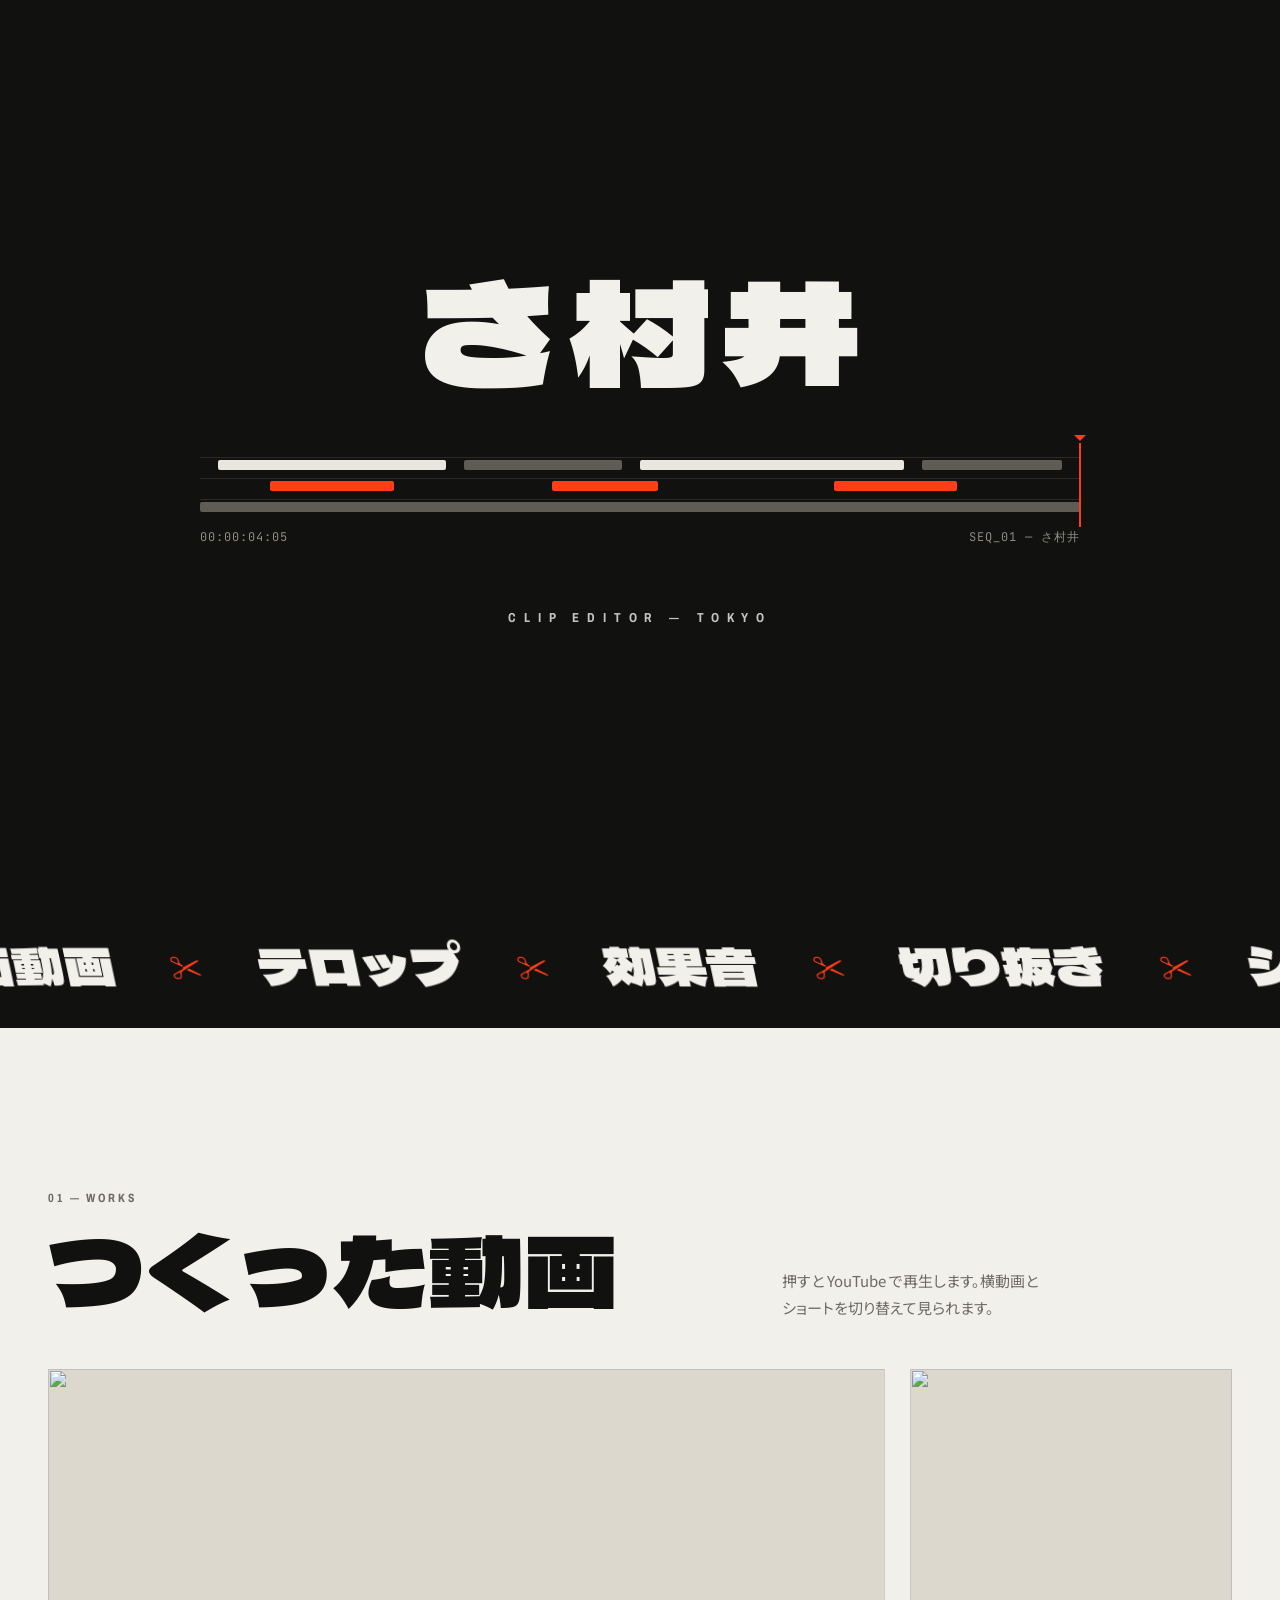
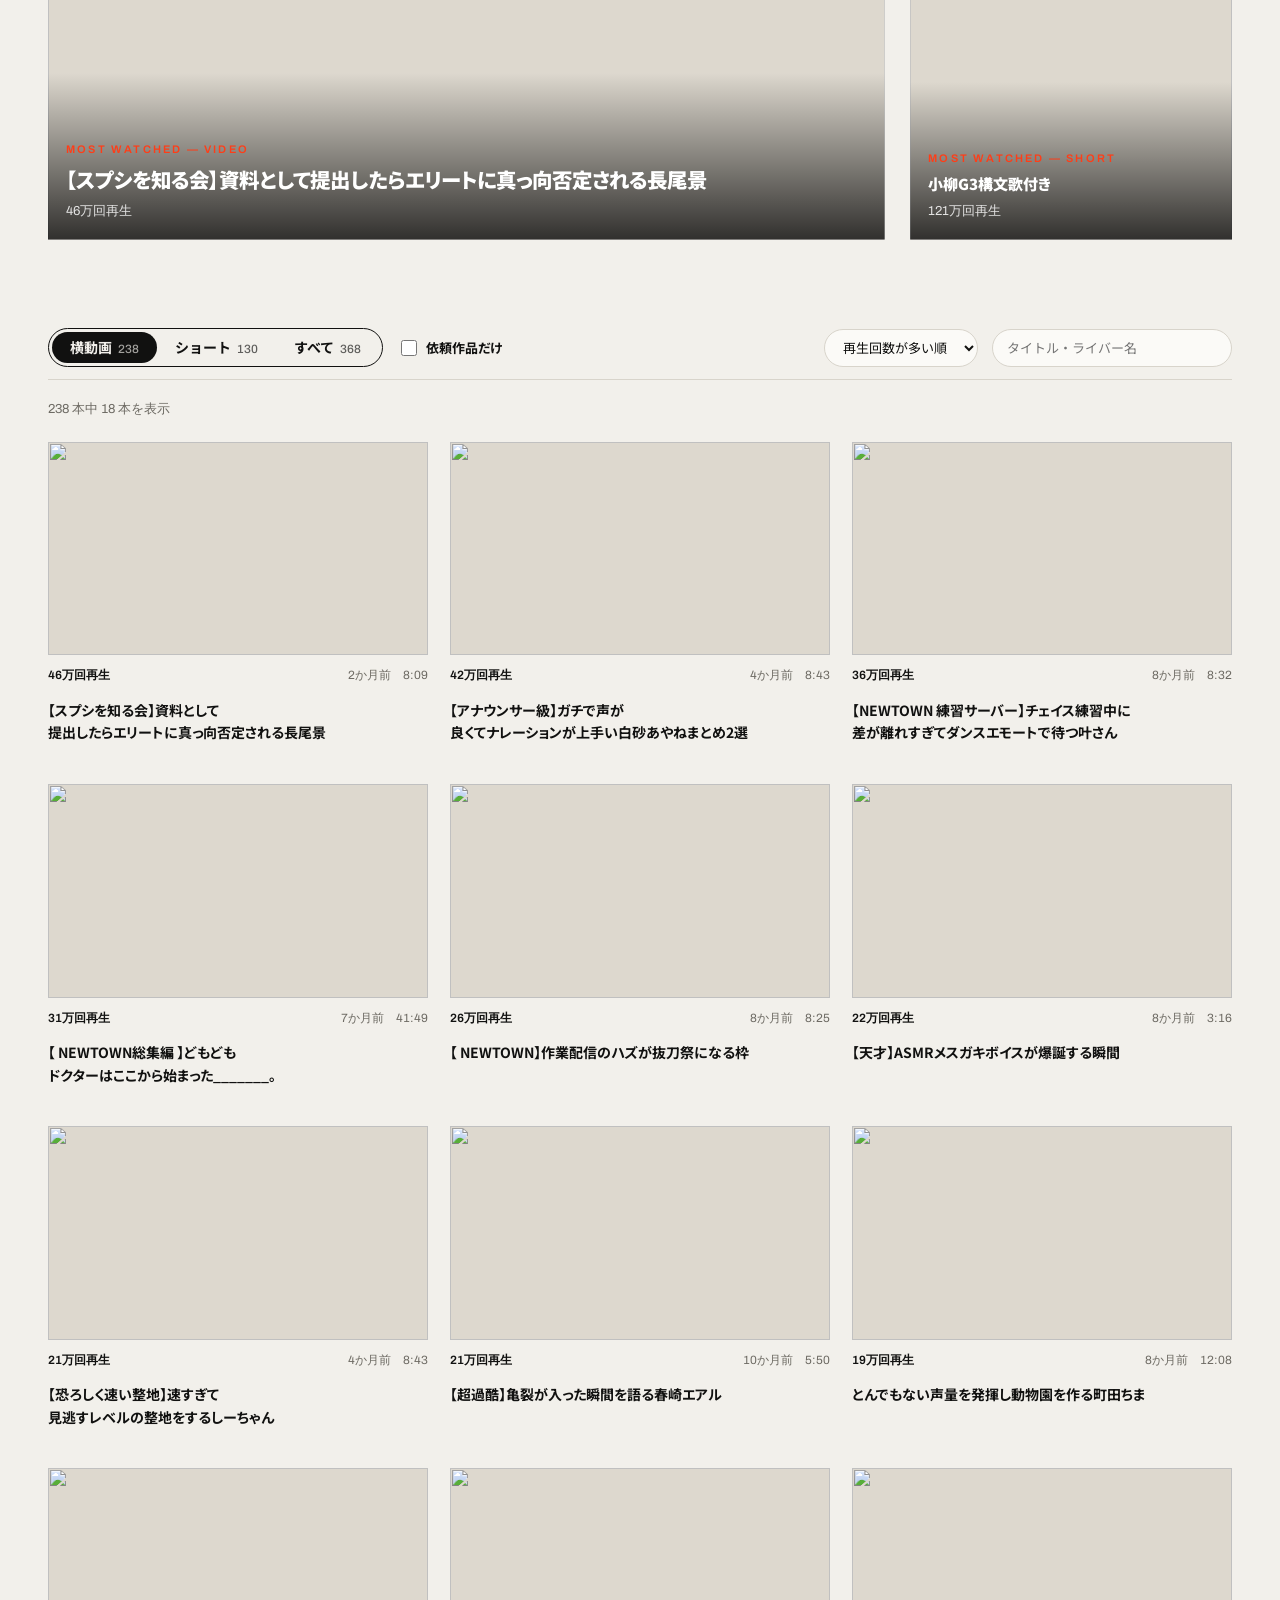
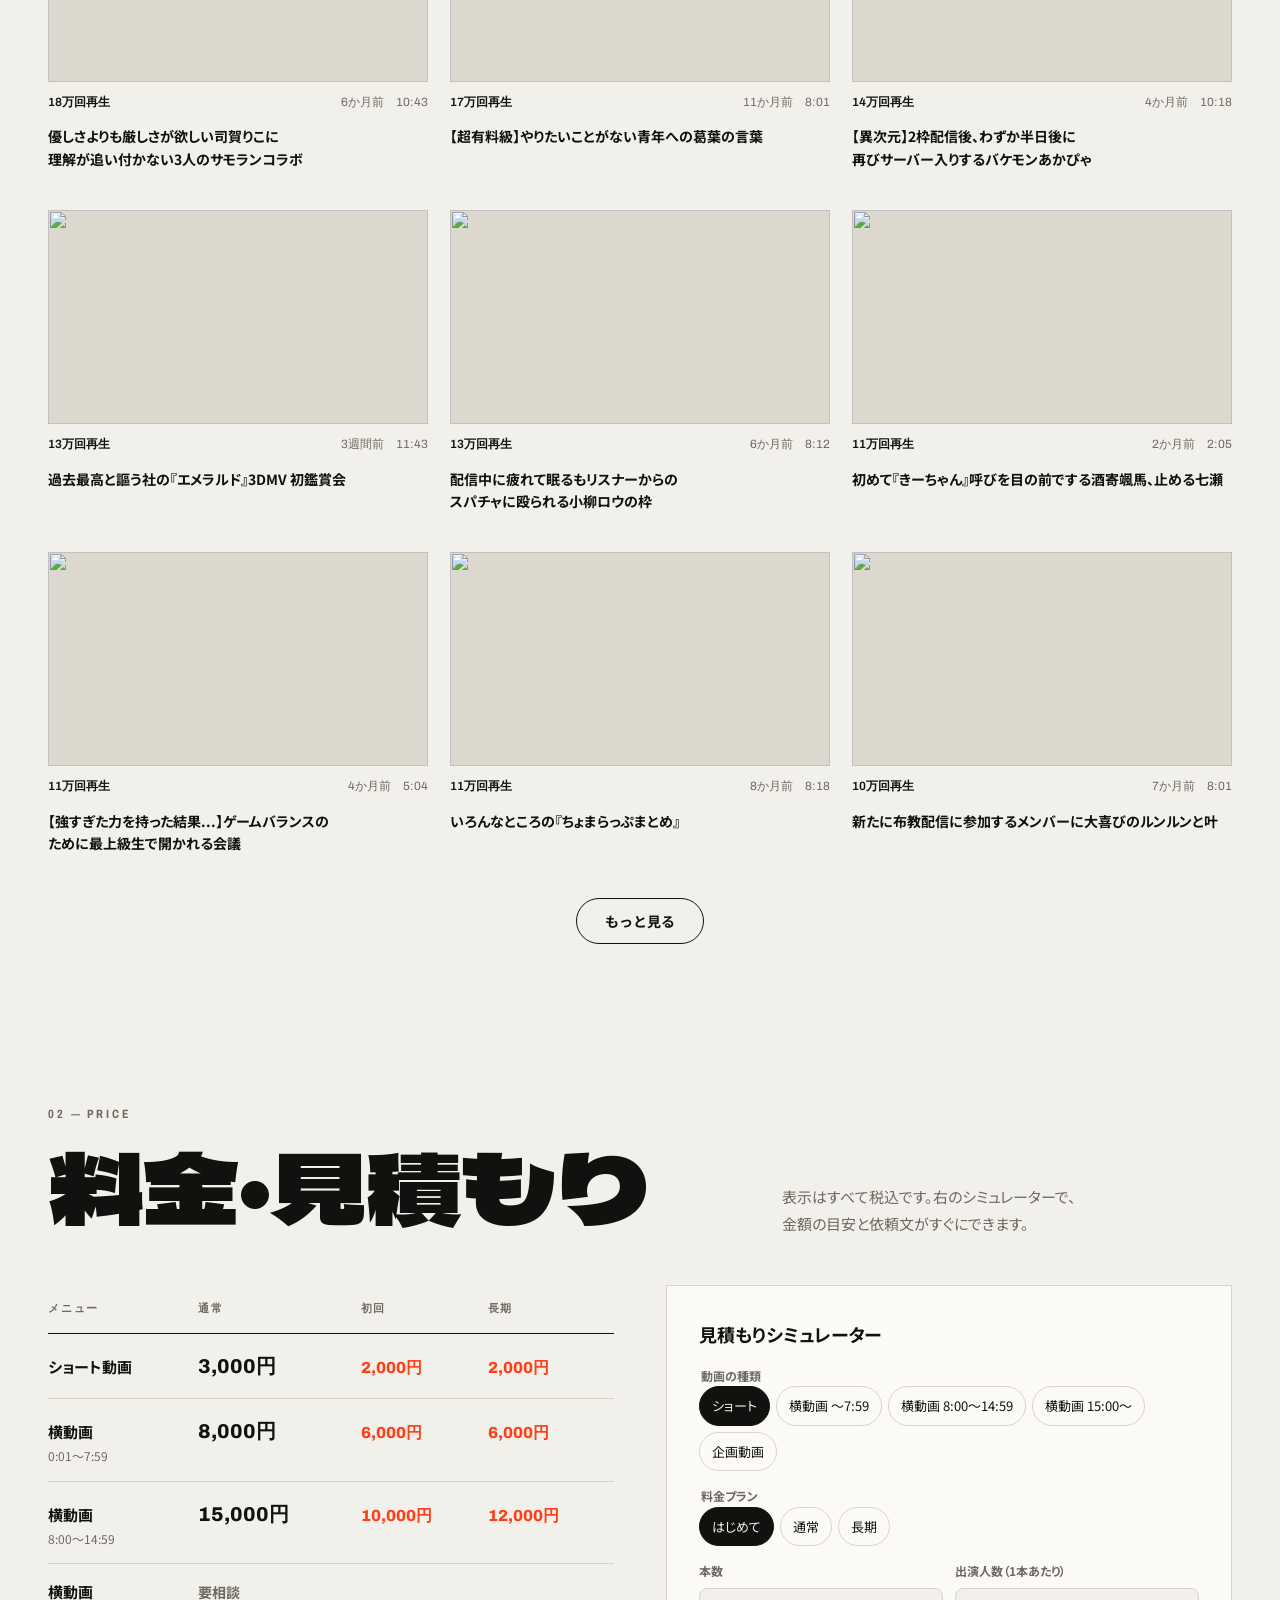
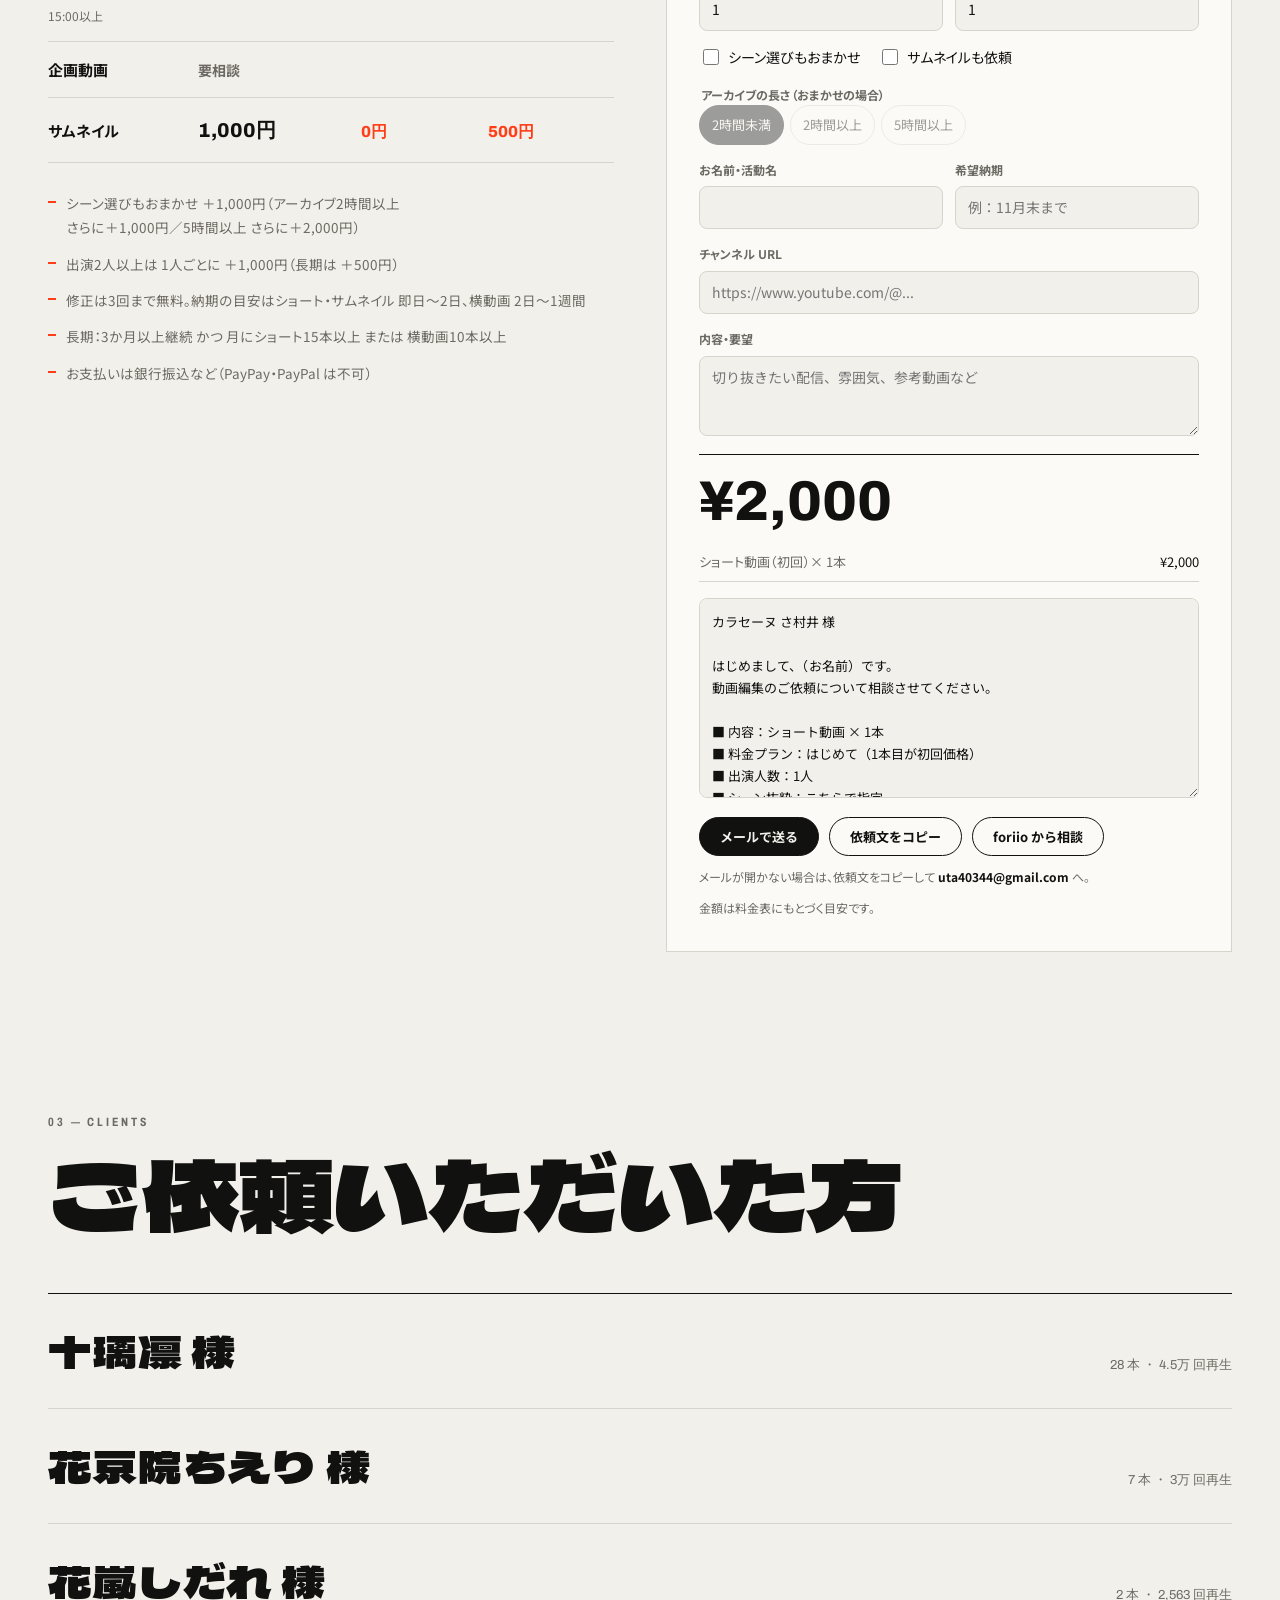
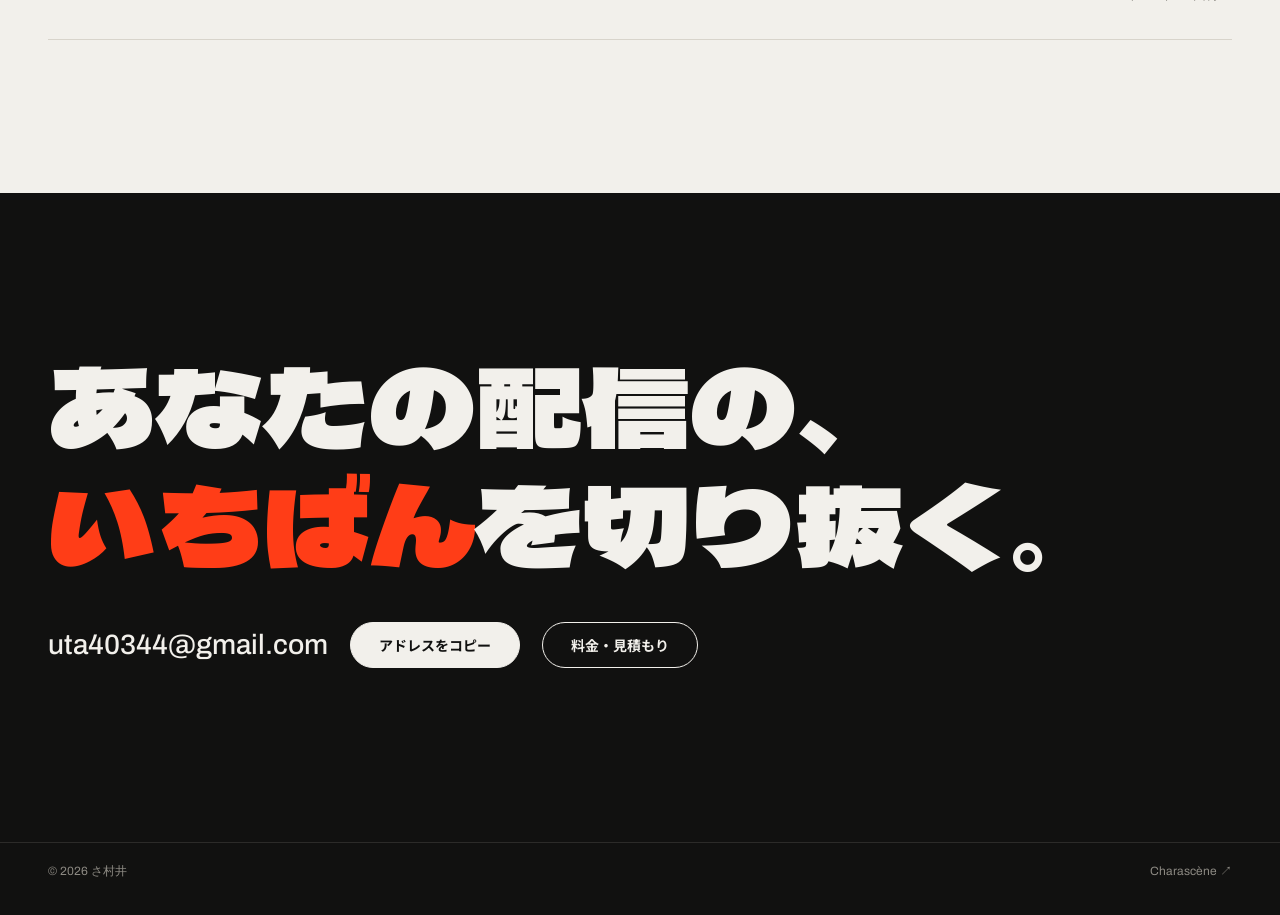
==== portfolio/index.html @ 869cf0fc "Add files via upload" ====
<!DOCTYPE html>
<html lang="ja">
<head>
<meta charset="utf-8">
<meta name="viewport" content="width=device-width,initial-scale=1,viewport-fit=cover">
<title>さ村井 Portfolio</title>
<meta name="description" content="切り抜き動画編集者 さ村井のポートフォリオ。横動画とショート、全309本。料金と見積もりも。">
<link rel="preconnect" href="https://fonts.googleapis.com">
<link rel="preconnect" href="https://fonts.gstatic.com" crossorigin>
<link rel="stylesheet" href="https://fonts.googleapis.com/css2?family=Dela+Gothic+One&family=Zen+Old+Mincho:wght@900&family=Yuji+Syuku&family=Shippori+Antique+B1&family=Reggae+One&family=Zen+Kaku+Gothic+New:wght@900&family=Noto+Sans+JP:wght@400;500;700;900&family=Archivo:wdth,wght@62..125,400..900&family=JetBrains+Mono:wght@500&display=swap">
<style>
/* さ村井 — portfolio.
   Paper white, ink black, one vermilion for the cut. Horizontal works are 16:9 frames, shorts are
   9:16 phones. Opening: an edit timeline plays the name (tracks, clips, playhead), then collapses and lifts.
   Everything else rises out of masks as it enters. Single look by design. */
:root {
  --bg: #f2f0eb; --paper: #fbfaf7; --ink: #111110; --muted: #6d6a63; --line: #d8d4cb; --cut: #ff3d17;
  --sans: "Noto Sans JP", "Hiragino Sans", "Yu Gothic UI", sans-serif;
  --en: "Archivo", "Helvetica Neue", Arial, sans-serif;
  --disp: "Dela Gothic One", "Noto Sans JP", sans-serif;
  --disp-w: 400;
  --mono: "JetBrains Mono", ui-monospace, monospace;
  --ease: cubic-bezier(.16, 1, .3, 1);
  color-scheme: light;
}
html { scroll-behavior: smooth; }
body { margin: 0; background: var(--bg); color: var(--ink); font-family: var(--sans); font-size: 15px; line-height: 1.8; -webkit-font-smoothing: antialiased; font-feature-settings: "palt"; word-break: auto-phrase; line-break: strict; }
h1, h2, h3, .hero-sub p, .head p, .t, .tt, .pnotes li, .clients b { text-wrap: balance; }
*, *::before, *::after { box-sizing: border-box; }
a { color: inherit; }
img { max-width: 100%; display: block; }
.wrap { max-width: 1320px; margin: 0 auto; padding-inline: clamp(16px, 4vw, 48px); }
.mask { display: block; overflow: hidden; }
.mask > span { display: block; transform: translateY(105%); transition: transform 1.2s var(--ease); }
.is-in .mask > span, .mask.is-in > span { transform: none; }
.fade { opacity: 0; transform: translateY(18px); transition: opacity 1s var(--ease), transform 1s var(--ease); }
.is-in .fade, .fade.is-in { opacity: 1; transform: none; }

/* ---------- opening: an edit timeline plays the name ----------
   Tracks draw in, clips snap onto them, the playhead runs across and each clip it passes
   "plays" one character of the name. Then the picture collapses to a line and lifts away. */
.op { position: fixed; inset: 0; z-index: 100; background: var(--ink); color: var(--bg); clip-path: inset(0 0 0 0); }
.op .stagebox { position: absolute; inset: 0; display: grid; place-items: center; align-content: center; gap: clamp(26px, 5vh, 48px); transform-origin: 50% 50%; }
.op .name { display: flex; gap: .08em; font-family: var(--disp); font-weight: var(--disp-w); font-size: clamp(56px, 11vw, 160px); line-height: 1; }
.op .name span { display: inline-block; opacity: 0; transform: translateY(30%) scale(1.08); filter: blur(8px); }
.op .tl { position: relative; width: min(880px, 86vw); display: grid; gap: 7px; padding: 14px 0; }
.op .track { position: relative; height: 14px; border-top: 1px solid #2b2a28; transform: scaleX(0); transform-origin: left; }
.op .clip { position: absolute; top: 2px; height: 10px; border-radius: 2px; opacity: 0; transform: translateX(60vw); }
.op .clip.w { background: #e9e6df; } .op .clip.g { background: #5f5c56; } .op .clip.r { background: var(--cut); }
.op .ph { position: absolute; top: 0; bottom: 0; left: 0; width: 2px; margin-left: -1px; background: var(--cut); opacity: 0; }
.op .ph::before { content: ""; position: absolute; left: -5px; top: -8px; border: 6px solid transparent; border-top-color: var(--cut); }
.op .meta { display: flex; justify-content: space-between; width: min(880px, 86vw); font-family: var(--mono); font-size: 12px; letter-spacing: .08em; color: #8d8a83; opacity: 0; font-variant-numeric: tabular-nums; }
.op .sub2 { font-family: var(--en); font-weight: 700; font-stretch: 75%; font-size: 13px; letter-spacing: .6em; opacity: 0; }

.op.run .track { animation: grow .7s cubic-bezier(.76, 0, .24, 1) forwards; }
.op.run .track:nth-child(2) { animation-delay: .1s; } .op.run .track:nth-child(3) { animation-delay: .2s; }
.op.run .meta { animation: fadeIn .5s .3s forwards; }
.op.run .clip { animation: snap .55s cubic-bezier(.16, 1, .3, 1) forwards; animation-delay: calc(.7s + var(--d) * 70ms); }
.op.run .ph { animation: fadeIn .2s 1.65s forwards, play 2s 1.7s cubic-bezier(.45, 0, .55, 1) forwards; }
.op.run .name span { animation: focus .7s cubic-bezier(.16, 1, .3, 1) forwards; }
.op.run .name span:nth-child(1) { animation-delay: 2.05s; } .op.run .name span:nth-child(2) { animation-delay: 2.65s; } .op.run .name span:nth-child(3) { animation-delay: 3.25s; }
.op.run .sub2 { animation: track 1s 3.55s cubic-bezier(.16, 1, .3, 1) forwards; }
.op.out .stagebox { animation: crt .45s cubic-bezier(.76, 0, .24, 1) forwards; }
.op.out { animation: lift .8s .4s cubic-bezier(.76, 0, .24, 1) forwards; }
@keyframes grow { to { transform: scaleX(1); } }
@keyframes snap { to { opacity: 1; transform: none; } }
@keyframes play { to { left: 100%; } }
@keyframes focus { to { opacity: 1; transform: none; filter: blur(0); } }
@keyframes fadeIn { to { opacity: 1; } }
@keyframes track { from { opacity: 0; letter-spacing: 1.4em; } to { opacity: .8; letter-spacing: .6em; } }
@keyframes crt { 60% { transform: scaleY(.006) scaleX(1); opacity: 1; } 100% { transform: scaleY(.006) scaleX(0); opacity: 0; } }
@keyframes lift { to { clip-path: inset(0 0 100% 0); } }
.op.gone { display: none; }
/* ---------- nav ---------- */
.nav { position: fixed; top: env(safe-area-inset-top, 0px); left: 0; right: 0; z-index: 50; mix-blend-mode: difference; color: #fff; }
.nav .wrap { display: flex; align-items: center; justify-content: space-between; height: 64px; }
.nav a { text-decoration: none; }
.nav .name { font-family: var(--disp); font-weight: var(--disp-w); font-size: 18px; letter-spacing: .06em; }
.nav ul { display: flex; gap: 26px; margin: 0; padding: 0; list-style: none; font-family: var(--en); font-weight: 500; font-size: 12px; letter-spacing: .16em; }
.nav ul a { position: relative; }
.nav ul a::after { content: ""; position: absolute; left: 0; right: 0; bottom: -3px; height: 1px; background: currentColor; transform: scaleX(0); transform-origin: right; transition: transform .5s var(--ease); }
.nav ul a:hover::after { transform: scaleX(1); transform-origin: left; }

/* ---------- hero ---------- */
.hero { min-height: 100vh; min-height: 100svh; display: grid; grid-template-rows: auto 1fr auto; padding-block: 96px 40px; }
.hero-top { display: flex; justify-content: space-between; gap: 16px; font-family: var(--en); font-weight: 500; font-size: 12px; letter-spacing: .18em; color: var(--muted); }
.dot { display: inline-block; width: 8px; height: 8px; margin-right: 8px; border-radius: 50%; background: var(--cut); vertical-align: 1px; animation: pulse 2s ease-in-out infinite; }
@keyframes pulse { 50% { opacity: .3; } }
.hero h1 { align-self: end; margin: 0; font-family: var(--disp); font-weight: var(--disp-w); font-size: clamp(72px, 17vw, 260px); line-height: 1; letter-spacing: -.02em; }
.hero h1 .ch { display: inline-block; transform: translateY(110%); transition: transform 1.3s var(--ease); }
.hero h1 .ch:nth-child(2) { transition-delay: .08s; } .hero h1 .ch:nth-child(3) { transition-delay: .16s; }
.hero.is-in h1 .ch { transform: none; }
.hero h1 .cl { position: relative; display: inline-block; overflow: hidden; padding-bottom: .02em; }
.hero-sub { display: grid; grid-template-columns: minmax(0, 1.2fr) repeat(3, minmax(0, 1fr)); gap: 24px; align-items: end; margin-top: 28px; padding-top: 22px; border-top: 1px solid var(--ink); }
.hero-sub p { margin: 0; font-size: clamp(15px, 1.4vw, 18px); font-weight: 700; line-height: 1.6; }
.stat b { display: block; font-family: var(--en); font-weight: 900; font-stretch: 112%; font-size: clamp(22px, 6.4vw, 56px); line-height: 1; letter-spacing: -.02em; font-variant-numeric: tabular-nums; white-space: nowrap; }
.stat span { font-size: 12px; color: var(--muted); letter-spacing: .08em; }

/* ---------- marquee ---------- */
.marquee { overflow: hidden; background: var(--ink); color: var(--bg); padding-block: 18px; }
.marquee .track { display: flex; width: max-content; will-change: transform; }
.marquee span { padding-inline: 28px; font-family: var(--disp); font-weight: var(--disp-w); font-size: clamp(26px, 4vw, 52px); white-space: nowrap; }
.marquee span::after { content: "✂"; margin-left: 56px; color: var(--cut); font-size: .6em; vertical-align: .2em; }

/* ---------- sections ---------- */
.sec { padding-block: clamp(80px, 12vw, 160px) 0; scroll-margin-top: 64px; }
.head { display: flex; flex-wrap: wrap; align-items: flex-end; justify-content: space-between; gap: 12px 24px; margin-bottom: clamp(28px, 4vw, 48px); }
.head .k { font-family: var(--en); font-weight: 700; font-stretch: 75%; font-size: 12px; letter-spacing: .24em; color: var(--muted); }
.head h2 { margin: 6px 0 0; font-family: var(--disp); font-weight: var(--disp-w); font-size: clamp(30px, 8.4vw, 96px); line-height: 1.1; letter-spacing: -.01em; }
.head p { margin: 0; max-width: 30em; color: var(--muted); }

/* highlight: the most-watched video and the most-watched short, side by side */
.hl { display: grid; grid-template-columns: minmax(0, 2.6fr) minmax(0, 1fr); gap: clamp(16px, 2vw, 28px); align-items: stretch; }
.hl a { position: relative; display: block; overflow: hidden; text-decoration: none; color: #fff; background: #ddd8ce; clip-path: inset(10% 0 10% 0); transition: clip-path 1.3s var(--ease); }
.hl.is-in a { clip-path: inset(0 0 0 0); }
.hl .v { aspect-ratio: 16 / 9; }
.hl .s { aspect-ratio: auto; }
.hl img { position: absolute; inset: 0; width: 100%; height: 100%; object-fit: cover; transition: transform 1.2s var(--ease); }
.hl a:hover img { transform: scale(1.04); }
.hl .ov { position: absolute; left: 0; right: 0; bottom: 0; padding: 60px 18px 16px; background: linear-gradient(transparent, rgba(0, 0, 0, .78)); }
.hl .lb { font-family: var(--en); font-weight: 600; font-size: 11px; letter-spacing: .2em; color: var(--cut); }
.hl .tt { margin: 4px 0 0; font-weight: 900; font-size: clamp(15px, 1.6vw, 22px); line-height: 1.5; }
.hl .s .tt { font-size: 15px; }
.hl .vv { font-family: var(--en); font-size: 13px; opacity: .85; }

/* works */
.bar { position: sticky; top: calc(64px + env(safe-area-inset-top, 0px)); z-index: 10; display: flex; flex-wrap: wrap; align-items: center; gap: 10px 14px; padding-block: 12px; background: var(--bg); border-bottom: 1px solid var(--line); }
.tabs { display: inline-flex; gap: 0; border: 1px solid var(--ink); border-radius: 999px; padding: 3px; }
.tab { padding: 8px 18px; border: 0; border-radius: 999px; background: transparent; color: var(--ink); font: 700 14px/1 var(--sans); cursor: pointer; transition: background-color .3s, color .3s; }
.tab .n { margin-left: 6px; font-family: var(--en); font-weight: 500; font-size: 12px; opacity: .65; }
.tab[aria-pressed="true"] { background: var(--ink); color: var(--bg); }
.tog { display: inline-flex; align-items: center; gap: 6px; font-size: 13px; font-weight: 700; cursor: pointer; }
.tog input { accent-color: var(--cut); width: 16px; height: 16px; }
.bar .sp { flex: 1; }
.bar select, .bar input[type="search"] { height: 38px; padding: 0 14px; border: 1px solid var(--line); border-radius: 999px; background: var(--paper); color: var(--ink); font: 400 13px/1 var(--sans); }
.bar input[type="search"] { width: min(240px, 100%); }
.count { margin: 18px 0 0; font-family: var(--en); font-size: 13px; color: var(--muted); font-variant-numeric: tabular-nums; }

.g-wide { display: grid; grid-template-columns: repeat(auto-fill, minmax(min(100%, 330px), 1fr)); gap: 40px 22px; margin-top: 20px; }
.g-tall { display: grid; grid-template-columns: repeat(auto-fill, minmax(min(100%, 176px), 1fr)); gap: 26px 16px; margin-top: 20px; }
.g-mix { column-width: 230px; column-gap: 18px; margin-top: 20px; }
.g-mix > a { break-inside: avoid; margin-bottom: 26px; }

.c { display: block; min-width: 0; text-decoration: none; opacity: 0; transform: translateY(26px); transition: opacity .9s var(--ease), transform .9s var(--ease); }
.c.is-in { opacity: 1; transform: none; }
.c .ph { position: relative; overflow: hidden; background: #ddd8ce; }
.c.v .ph { aspect-ratio: 16 / 9; }
.c.s .ph { aspect-ratio: 9 / 16; border-radius: 10px; }
.c img { width: 100%; height: 100%; object-fit: cover; transition: transform 1s var(--ease); }
.c:hover img { transform: scale(1.06); }
.c .go { position: absolute; right: 10px; bottom: 10px; display: flex; align-items: center; gap: 6px; padding: 6px 10px; background: var(--cut); color: #fff; font-family: var(--en); font-weight: 600; font-size: 11px; letter-spacing: .1em; transform: translateY(140%); transition: transform .5s var(--ease); }
.c:hover .go, .c:focus-visible .go { transform: none; }
.c .tag { position: absolute; left: 8px; top: 8px; padding: 2px 8px; background: var(--cut); color: #fff; font-size: 11px; font-weight: 700; }
.c .meta { display: flex; justify-content: space-between; gap: 10px; margin-top: 10px; font-family: var(--en); font-size: 12px; color: var(--muted); font-variant-numeric: tabular-nums; }
.c .meta b { color: var(--ink); font-weight: 600; }
.c .t { margin: 3px 0 0; font-size: 14px; font-weight: 700; line-height: 1.6; display: -webkit-box; -webkit-line-clamp: 2; -webkit-box-orient: vertical; overflow: hidden; }
/* shorts read like a phone: text over the picture */
.c.s .ov { position: absolute; left: 0; right: 0; bottom: 0; padding: 48px 10px 10px; background: linear-gradient(transparent, rgba(0, 0, 0, .8)); color: #fff; }
.c.s .ov .t { margin: 0; font-size: 12.5px; -webkit-line-clamp: 3; }
.c.s .ov .vv { display: block; margin-top: 4px; font-family: var(--en); font-weight: 600; font-size: 11px; }
.c.s .go { right: 8px; bottom: auto; top: 8px; transform: translateY(-160%); }
.more { display: flex; justify-content: center; margin-top: 44px; }
.btn { display: inline-flex; align-items: center; gap: 10px; padding: 15px 28px; border: 1px solid var(--ink); border-radius: 999px; background: var(--ink); color: var(--bg); font: 700 14px/1 var(--sans); text-decoration: none; cursor: pointer; transition: background-color .3s, color .3s, border-color .3s; }
.btn:hover { background: var(--cut); border-color: var(--cut); color: #fff; }
.btn.ghost { background: transparent; color: var(--ink); }
.btn.ghost:hover { background: var(--ink); color: var(--bg); border-color: var(--ink); }

/* price */
.price { display: grid; grid-template-columns: minmax(0, 1fr) minmax(0, 1fr); gap: clamp(24px, 4vw, 56px); align-items: start; }
.ptable { width: 100%; border-collapse: collapse; font-variant-numeric: tabular-nums; }
.ptable th, .ptable td { padding: 14px 0; border-bottom: 1px solid var(--line); text-align: left; vertical-align: baseline; }
.ptable thead th { font-family: var(--en); font-weight: 600; font-size: 11px; letter-spacing: .16em; color: var(--muted); border-bottom-color: var(--ink); }
.ptable tbody th { font-weight: 700; font-size: 15px; }
.ptable tbody th small { display: block; font-weight: 400; font-size: 12px; color: var(--muted); }
.ptable td { font-family: var(--en); font-weight: 800; font-size: 20px; }
.ptable td.f { color: var(--cut); font-size: 16px; }
.ptable td.ask { font-family: var(--sans); font-size: 14px; font-weight: 700; color: var(--muted); }
.pnotes { margin: 22px 0 0; padding: 0; list-style: none; font-size: 13.5px; color: var(--muted); }
.pnotes li { padding: 6px 0 6px 18px; position: relative; }
.pnotes li::before { content: ""; position: absolute; left: 0; top: 16px; width: 8px; height: 2px; background: var(--cut); }
.est { padding: clamp(20px, 3vw, 32px); background: var(--paper); border: 1px solid var(--line); }
.est h3 { margin: 0 0 14px; font-size: 18px; }
.field { display: grid; gap: 6px; margin: 0 0 14px; }
.field > span, .field legend { font-size: 12px; font-weight: 700; color: var(--muted); }
fieldset.field { border: 0; padding: 0; min-width: 0; }
.choices { display: flex; flex-wrap: wrap; gap: 6px; }
.choices label { position: relative; }
.choices input { position: absolute; opacity: 0; }
.choices span { display: inline-block; padding: 7px 12px; border: 1px solid var(--line); border-radius: 999px; font-size: 13px; cursor: pointer; transition: background-color .2s, color .2s, border-color .2s; }
.choices input:checked + span { background: var(--ink); color: var(--bg); border-color: var(--ink); }
.choices input:disabled + span { opacity: .4; cursor: not-allowed; }
.choices input:focus-visible + span { outline: 2px solid var(--cut); outline-offset: 2px; }
.row2 { display: grid; grid-template-columns: repeat(2, minmax(0, 1fr)); gap: 12px; }
.input, .textarea { width: 100%; padding: 10px 12px; border: 1px solid var(--line); border-radius: 8px; background: var(--bg); color: var(--ink); font: 400 14px/1.5 var(--sans); }
.textarea { resize: vertical; min-height: 80px; }
.checks { display: flex; flex-wrap: wrap; gap: 8px 18px; margin-bottom: 14px; font-size: 14px; }
.checks label { display: inline-flex; align-items: center; gap: 6px; cursor: pointer; }
.checks input { accent-color: var(--cut); width: 16px; height: 16px; }
.res { margin-top: 18px; padding-top: 18px; border-top: 1px solid var(--ink); }
.est-total { margin: 0; font-family: var(--en); font-weight: 800; font-size: clamp(36px, 5vw, 56px); line-height: 1.05; font-variant-numeric: tabular-nums; }
.est-per { margin: 4px 0 0; font-size: 13px; color: var(--muted); }
.est-lines { list-style: none; margin: 12px 0 16px; padding: 0; }
.est-lines li { display: flex; justify-content: space-between; gap: 12px; padding: 7px 0; border-bottom: 1px solid var(--line); font-size: 13px; font-variant-numeric: tabular-nums; }
.est-lines li span:first-child { color: var(--muted); }
.est-msg { width: 100%; min-height: 200px; padding: 12px; border: 1px solid var(--line); border-radius: 8px; background: var(--bg); color: var(--ink); font: 400 13px/1.7 var(--sans); resize: vertical; }
.est-actions { display: flex; flex-wrap: wrap; align-items: center; gap: 10px; margin-top: 12px; }
.est-actions .btn { padding: 12px 20px; font-size: 13px; }
.copied { font-size: 13px; font-weight: 700; color: var(--cut); }
.est-note, .mailline { margin: 10px 0 0; font-size: 12px; color: var(--muted); }
.mailline code { font-family: inherit; color: var(--ink); font-weight: 700; user-select: all; }
.visually-hidden { position: absolute !important; width: 1px; height: 1px; overflow: hidden; clip: rect(0 0 0 0); white-space: nowrap; }

/* clients */
.clients { list-style: none; margin: 0; padding: 0; border-top: 1px solid var(--ink); }
.clients li { display: flex; justify-content: space-between; align-items: baseline; gap: 16px; padding: 18px 0; border-bottom: 1px solid var(--line); transition: padding .5s var(--ease), color .3s; }
.clients li:hover { padding-left: 14px; color: var(--cut); }
.clients b { font-family: var(--disp); font-weight: var(--disp-w); font-size: clamp(24px, 3.4vw, 44px); letter-spacing: .02em; }
.clients span { font-family: var(--en); font-size: 13px; color: var(--muted); font-variant-numeric: tabular-nums; white-space: nowrap; }

/* contact */
.contact { margin-top: clamp(80px, 12vw, 160px); padding-block: clamp(80px, 12vw, 150px); background: var(--ink); color: var(--bg); }
.contact h2 { margin: 0; font-family: var(--disp); font-weight: var(--disp-w); font-size: clamp(30px, 8.4vw, 140px); line-height: 1.1; letter-spacing: -.01em; }
.contact h2 em { font-style: normal; color: var(--cut); }
.contact h2 .mask > span, .head h2.mask > span { white-space: nowrap; }
.contact .row { display: flex; flex-wrap: wrap; align-items: center; gap: 14px 22px; margin-top: 40px; }
.mail { font-family: var(--en); font-weight: 500; font-size: clamp(18px, 2.4vw, 28px); user-select: all; }
.contact .btn { background: var(--bg); color: var(--ink); border-color: var(--bg); }
.contact .btn:hover { background: var(--cut); color: #fff; border-color: var(--cut); }
.contact .btn.ghost { background: transparent; color: var(--bg); }
.foot { padding-block: 22px 32px; background: var(--ink); color: #8d8a83; font-family: var(--en); font-size: 12px; }
.foot .wrap { display: flex; justify-content: space-between; gap: 12px; flex-wrap: wrap; border-top: 1px solid #2c2b29; padding-top: 18px; }

@media (max-width: 900px) {
  .nav ul { display: none; }
  .hero-sub { grid-template-columns: repeat(3, minmax(0, 1fr)); }
  .hero-sub p { grid-column: 1 / -1; }
  .price { grid-template-columns: minmax(0, 1fr); }
  .bar .sp { display: none; }
}
@media (max-width: 640px) {
  .hl { grid-template-columns: minmax(0, 1fr); }
  .hl .s { aspect-ratio: 9 / 16; max-width: 260px; }
  .g-tall { grid-template-columns: repeat(2, minmax(0, 1fr)); }
  .row2 { grid-template-columns: minmax(0, 1fr); }
}
@media (prefers-reduced-motion: reduce) {
  .mask > span, .fade, .c, .hl a, .hero h1 .ch { transition: none; transform: none; opacity: 1; clip-path: none; }
  .op { display: none; }
}
</style>
</head>
<body>

<div class="op" id="op" aria-hidden="true"><div class="stagebox"><div class="name"><span>さ</span><span>村</span><span>井</span></div><div><div class="tl" id="optl"><div class="track"></div><div class="track"></div><div class="track"></div><span class="ph"></span></div><div class="meta"><span id="optc">00:00:00:00</span><span>SEQ_01 — さ村井</span></div></div><p class="sub2">CLIP EDITOR — TOKYO</p></div></div>

<header class="nav"><div class="wrap"><a class="name" href="#top">さ村井</a><ul><li><a href="#works">WORKS</a></li><li><a href="#price">PRICE</a></li><li><a href="#clients">CLIENTS</a></li><li><a href="#contact">CONTACT</a></li></ul></div></header>

<main id="top">
  <section class="wrap hero" id="hero">
    <div class="hero-top"><span>CLIP EDITOR — TOKYO</span><span><i class="dot"></i>依頼受付中</span></div>
    <h1 aria-label="さ村井"><span class="cl"><span class="ch">さ</span><span class="ch">村</span><span class="ch">井</span></span></h1>
    <div class="hero-sub">
      <p class="fade">切り抜き動画編集者。<br>配信のいちばんの瞬間を、短く、強く。</p>
      <div class="stat fade" style="transition-delay:.1s"><b data-count="wide">0</b><span>本の横動画</span></div>
      <div class="stat fade" style="transition-delay:.2s"><b data-count="tall">0</b><span>本のショート</span></div>
      <div class="stat fade" style="transition-delay:.3s"><b data-count="views">0</b><span>合計再生回数</span></div>
    </div>
  </section>

  <div class="marquee" aria-hidden="true"><div class="track" id="mq"></div></div>

  <section class="wrap sec" id="works" aria-labelledby="works-h">
    <div class="head"><div><span class="k">01 — WORKS</span><h2 class="mask" id="works-h"><span>つくった動画</span></h2></div><p class="fade">押すと YouTube で再生します。横動画とショートを切り替えて見られます。</p></div>
    <div class="hl" id="hl"></div>

    <div class="bar" style="margin-top:clamp(48px,6vw,80px)">
      <div class="tabs" role="group" aria-label="種類">
        <button class="tab" data-k="v" aria-pressed="true">横動画<span class="n"></span></button>
        <button class="tab" data-k="s" aria-pressed="false">ショート<span class="n"></span></button>
        <button class="tab" data-k="all" aria-pressed="false">すべて<span class="n"></span></button>
      </div>
      <label class="tog"><input type="checkbox" id="onlyClient"> 依頼作品だけ</label>
      <span class="sp"></span>
      <select id="sort" aria-label="並べ替え"><option value="views">再生回数が多い順</option><option value="new">新しい順</option></select>
      <input id="q" type="search" placeholder="タイトル・ライバー名" aria-label="作品を検索">
    </div>
    <p class="count" id="count"></p>
    <div id="grid"></div>
    <div class="more"><button class="btn ghost" id="moreBtn" type="button">もっと見る</button></div>
  </section>

  <section class="wrap sec" id="price" aria-labelledby="price-h">
    <div class="head"><div><span class="k">02 — PRICE</span><h2 class="mask" id="price-h"><span>料金・見積もり</span></h2></div><p class="fade">表示はすべて税込です。右のシミュレーターで、金額の目安と依頼文がすぐにできます。</p></div>
    <div class="price">
      <div class="fade">
        <table class="ptable">
          <thead><tr><th>メニュー</th><th>通常</th><th>初回</th><th>長期</th></tr></thead>
          <tbody>
            <tr><th>ショート動画</th><td>3,000円</td><td class="f">2,000円</td><td class="f">2,000円</td></tr>
            <tr><th>横動画<small>0:01〜7:59</small></th><td>8,000円</td><td class="f">6,000円</td><td class="f">6,000円</td></tr>
            <tr><th>横動画<small>8:00〜14:59</small></th><td>15,000円</td><td class="f">10,000円</td><td class="f">12,000円</td></tr>
            <tr><th>横動画<small>15:00以上</small></th><td colspan="3" class="ask">要相談</td></tr>
            <tr><th>企画動画</th><td colspan="3" class="ask">要相談</td></tr>
            <tr><th>サムネイル</th><td>1,000円</td><td class="f">0円</td><td class="f">500円</td></tr>
          </tbody>
        </table>
        <ul class="pnotes">
          <li>シーン選びもおまかせ ＋1,000円（アーカイブ2時間以上 さらに＋1,000円／5時間以上 さらに＋2,000円）</li>
          <li>出演2人以上は 1人ごとに ＋1,000円（長期は ＋500円）</li>
          <li>修正は3回まで無料。納期の目安はショート・サムネイル 即日〜2日、横動画 2日〜1週間</li>
          <li>長期：3か月以上継続 かつ 月にショート15本以上 または 横動画10本以上</li>
          <li>お支払いは銀行振込など（PayPay・PayPal は不可）</li>
        </ul>
      </div>

      <div class="est fade" id="estimate">
        <form id="estimate-form">
          <h3>見積もりシミュレーター</h3>
          <fieldset class="field"><legend>動画の種類</legend><div class="choices">
            <label><input type="radio" name="plan" value="short" checked><span>ショート</span></label>
            <label><input type="radio" name="plan" value="long1"><span>横動画 〜7:59</span></label>
            <label><input type="radio" name="plan" value="long2"><span>横動画 8:00〜14:59</span></label>
            <label><input type="radio" name="plan" value="long3"><span>横動画 15:00〜</span></label>
            <label><input type="radio" name="plan" value="plan"><span>企画動画</span></label>
          </div></fieldset>
          <fieldset class="field"><legend>料金プラン</legend><div class="choices">
            <label><input type="radio" name="mode" value="first" checked><span>はじめて</span></label>
            <label><input type="radio" name="mode" value="normal"><span>通常</span></label>
            <label><input type="radio" name="mode" value="long"><span>長期</span></label>
          </div></fieldset>
          <div class="row2">
            <label class="field"><span>本数</span><input class="input" name="qty" type="number" min="1" max="60" value="1" inputmode="numeric"></label>
            <label class="field"><span>出演人数（1本あたり）</span><input class="input" name="cast" type="number" min="1" max="20" value="1" inputmode="numeric"></label>
          </div>
          <div class="checks"><label><input type="checkbox" name="clip"> シーン選びもおまかせ</label><label><input type="checkbox" name="thumb"> サムネイルも依頼</label></div>
          <fieldset class="field"><legend>アーカイブの長さ（おまかせの場合）</legend><div class="choices">
            <label><input type="radio" name="arc" value="0" checked disabled><span>2時間未満</span></label>
            <label><input type="radio" name="arc" value="1" disabled><span>2時間以上</span></label>
            <label><input type="radio" name="arc" value="2" disabled><span>5時間以上</span></label>
          </div></fieldset>
          <div class="row2">
            <label class="field"><span>お名前・活動名</span><input class="input" name="name" type="text" autocomplete="nickname"></label>
            <label class="field"><span>希望納期</span><input class="input" name="deadline" type="text" placeholder="例：11月末まで"></label>
          </div>
          <label class="field"><span>チャンネル URL</span><input class="input" name="channel" type="url" placeholder="https://www.youtube.com/@..."></label>
          <label class="field"><span>内容・要望</span><textarea class="textarea" name="note" placeholder="切り抜きたい配信、雰囲気、参考動画など"></textarea></label>
        </form>
        <div class="res" aria-live="polite">
          <p class="est-total" id="est-total">¥2,000</p>
          <p class="est-per" id="est-per"></p>
          <ul class="est-lines" id="est-lines"></ul>
          <label class="visually-hidden" for="est-message">依頼文</label>
          <textarea class="est-msg" id="est-message"></textarea>
          <div class="est-actions">
            <a class="btn" id="est-mail" href="mailto:uta40344@gmail.com">メールで送る</a>
            <button class="btn ghost" type="button" id="est-copy">依頼文をコピー</button>
            <a class="btn ghost" id="est-foriio" href="https://www.foriio.com/3murai" target="_blank" rel="noopener">foriio から相談</a>
            <span class="copied" id="est-copied" hidden>コピーしました</span>
          </div>
          <p class="mailline">メールが開かない場合は、依頼文をコピーして <code>uta40344@gmail.com</code> へ。</p>
          <p class="est-note">金額は料金表にもとづく目安です。</p>
        </div>
      </div>
    </div>
  </section>

  <section class="wrap sec" id="clients" aria-labelledby="cl-h">
    <div class="head"><div><span class="k">03 — CLIENTS</span><h2 class="mask" id="cl-h"><span>ご依頼いただいた方</span></h2></div></div>
    <ul class="clients" id="clientList"></ul>
  </section>

  <section class="contact" id="contact" aria-labelledby="ct-h">
    <div class="wrap">
      <h2 id="ct-h"><span class="mask"><span>あなたの配信の、</span></span><span class="mask"><span><em>いちばん</em>を切り抜く。</span></span></h2>
      <div class="row fade">
        <span class="mail">uta40344@gmail.com</span>
        <button class="btn" id="copyMail" type="button">アドレスをコピー</button>
        <a class="btn ghost" href="#price">料金・見積もり</a>
      </div>
    </div>
  </section>
</main>
<footer class="foot"><div class="wrap"><span>© 2026 さ村井</span><a href="../" style="text-decoration:none">Charascène ↗</a></div></footer>

<script src="works-data.js?v=202610270345"></script>
<script src="estimate.js?v=202610270345"></script>
<script>
(function () {
  var reduce = window.matchMedia && matchMedia("(prefers-reduced-motion: reduce)").matches;
  function $(id) { return document.getElementById(id); }
  function esc(s) { return String(s).replace(/[&<>"]/g, function (c) { return { "&": "&amp;", "<": "&lt;", ">": "&gt;", '"': "&quot;" }[c]; }); }
  function fmt(n) { return n >= 10000 ? (Math.round(n / 1000) / 10) + "万" : n.toLocaleString("ja-JP"); }

  // ---------- data ----------
  var own = (window.WORKS_OWN || []).map(function (r) { return { id: r[0], views: r[1], when: r[2], dur: r[3], kind: r[4], title: r[5], who: "", src: "own" }; });
  var client = (window.WORKS_CLIENT || []).map(function (r) { return { id: r[0], views: r[1], when: r[2], dur: r[3], kind: r[4], title: r[5], who: r[6] || "", src: "client" }; });
  var all = client.concat(own);
  var wide = all.filter(function (w) { return w.kind !== "s"; }), tall = all.filter(function (w) { return w.kind === "s"; });
  var total = all.reduce(function (s, w) { return s + w.views; }, 0);
  function url(w) { return w.kind === "s" ? "https://youtube.com/shorts/" + w.id : "https://youtu.be/" + w.id; }
  function img(w) { return "https://i.ytimg.com/vi/" + w.id + (w.kind === "s" ? "/oardefault.jpg" : "/hqdefault.jpg"); }
  function age(w) {
    if (w.src === "client") return (Date.now() - Date.parse(w.when)) / 864e5;
    var m = /(\d+)\s*(時間|日|週間|か月|年)前/.exec(w.when || ""); if (!m) return 9999;
    return +m[1] * { "時間": 1 / 24, "日": 1, "週間": 7, "か月": 30, "年": 365 }[m[2]];
  }
  function when(w) { return w.src === "client" ? w.when.replace(/-/g, "/") : w.when; }

  // ---------- opening: an edit timeline plays the name, then collapses and lifts ----------
  var op = $("op"), opTimers = [];
  (function build() {
    // [track, left%, width%, colour]
    var CLIPS = [[0, 2, 26, "w"], [0, 30, 18, "g"], [0, 50, 30, "w"], [0, 82, 16, "g"],
                 [1, 8, 14, "r"], [1, 40, 12, "r"], [1, 72, 14, "r"],
                 [2, 0, 100, "g"]];
    var tracks = op.querySelectorAll(".track");
    CLIPS.forEach(function (c, i) {
      var el = document.createElement("i");
      el.className = "clip " + c[3];
      el.style.left = c[1] + "%"; el.style.width = c[2] + "%"; el.style.setProperty("--d", i);
      tracks[c[0]].appendChild(el);
    });
  })();
  function revealHero() { $("hero").classList.add("is-in"); countUp(); }
  function playOpening() {
    opTimers.forEach(clearTimeout); opTimers = [];
    $("hero").classList.remove("is-in");
    op.className = "op"; void op.offsetWidth; op.className = "op run";
    var t0 = Date.now(), tcEl = $("optc");
    var iv = setInterval(function () { var f = Math.floor((Date.now() - t0) / 1000 * 24); tcEl.textContent = "00:00:0" + Math.floor(f / 24) + ":" + String(f % 24).padStart(2, "0"); }, 42);
    opTimers.push(setTimeout(function () { clearInterval(iv); op.className = "op run out"; }, 4700));
    opTimers.push(setTimeout(revealHero, 5000));
    opTimers.push(setTimeout(function () { op.className = "op gone"; }, 5300));
  }
  op.addEventListener("click", function () { opTimers.forEach(clearTimeout); op.className = "op gone"; revealHero(); });
  var seen = false;
  try { seen = sessionStorage.getItem("samurai-op") === "1"; } catch (e) {}
  if (seen || reduce) { op.className = "op gone"; revealHero(); }
  else { try { sessionStorage.setItem("samurai-op", "1"); } catch (e) {} setTimeout(playOpening, 200); }
  // the name in the nav plays the opening again
  document.querySelector(".nav .name").addEventListener("click", function (e) {
    e.preventDefault();
    var h = document.documentElement, sb = h.style.scrollBehavior; h.style.scrollBehavior = "auto"; window.scrollTo(0, 0); h.style.scrollBehavior = sb;
    if (!reduce) playOpening();
  });

  var counted = false;
  function countUp() {
    if (counted) return; counted = true;
    var vals = { wide: wide.length, tall: tall.length, views: total };
    document.querySelectorAll("[data-count]").forEach(function (el) {
      var to = vals[el.dataset.count], t0 = Date.now(), D = reduce ? 1 : 1600;
      var iv = setInterval(function () {
        var k = Math.min((Date.now() - t0) / D, 1), v = to * (1 - Math.pow(1 - k, 4));
        el.textContent = el.dataset.count === "views" ? fmt(Math.round(v)) : Math.round(v);
        if (k >= 1) clearInterval(iv);
      }, 30);
    });
  }

  // ---------- marquee that leans with scroll speed ----------
  var words = ["切り抜き", "ショート", "サムネイル", "企画動画", "テロップ", "効果音"];
  var mq = $("mq");
  mq.innerHTML = words.concat(words, words, words).map(function (w) { return "<span>" + w + "</span>"; }).join("");
  var mx = 0, vel = 0, lastY = window.scrollY;
  (function loop() {
    var y = window.scrollY; vel += ((y - lastY) - vel) * .1; lastY = y;
    if (!reduce) {
      mx -= .6 + Math.min(Math.abs(vel) * .25, 14);
      var half = mq.scrollWidth / 2; if (-mx > half) mx += half;
      mq.style.transform = "translate3d(" + mx.toFixed(1) + "px,0,0) skewX(" + Math.max(-12, Math.min(12, -vel * .3)).toFixed(2) + "deg)";
    }
    requestAnimationFrame(loop);
  })();

  // ---------- reveal ----------
  var io = "IntersectionObserver" in window ? new IntersectionObserver(function (es) {
    es.forEach(function (e) { if (e.isIntersecting) { e.target.classList.add("is-in"); io.unobserve(e.target); } });
  }, { rootMargin: "0px 0px -8% 0px" }) : null;
  function watch(el) { if (io) io.observe(el); else el.classList.add("is-in"); }
  document.querySelectorAll(".sec .mask, .sec .fade, .contact .mask, .contact .fade").forEach(watch);

  // ---------- highlight: top video + top short ----------
  var topV = wide.slice().sort(function (a, b) { return b.views - a.views; })[0];
  var topS = tall.slice().sort(function (a, b) { return b.views - a.views; })[0];
  function hl(w, cls, label) {
    return '<a class="' + cls + '" href="' + url(w) + '" target="_blank" rel="noopener"><img src="' + img(w) + '" alt="" decoding="async">' +
      '<div class="ov"><span class="lb">' + label + '</span><p class="tt">' + esc(w.title) + '</p><span class="vv">' + fmt(w.views) + '回再生</span></div></a>';
  }
  $("hl").innerHTML = (topV ? hl(topV, "v", "MOST WATCHED — VIDEO") : "") + (topS ? hl(topS, "s", "MOST WATCHED — SHORT") : "");
  watch($("hl"));

  // ---------- works ----------
  var state = { k: "v", client: false, sort: "views", q: "", shown: 0 };
  var PAGE = { v: 18, s: 24, all: 30 };
  var n = { v: wide.length, s: tall.length, all: all.length };
  document.querySelectorAll(".tab").forEach(function (b) {
    b.querySelector(".n").textContent = n[b.dataset.k];
    b.addEventListener("click", function () {
      state.k = b.dataset.k; reset();
      document.querySelectorAll(".tab").forEach(function (x) { x.setAttribute("aria-pressed", String(x === b)); });
    });
  });
  $("onlyClient").addEventListener("change", function (e) { state.client = e.target.checked; reset(); });
  $("sort").addEventListener("change", function (e) { state.sort = e.target.value; reset(); });
  $("q").addEventListener("input", function (e) { state.q = e.target.value.trim().toLowerCase(); reset(); });
  $("moreBtn").addEventListener("click", function () { state.shown += PAGE[state.k]; render(true); });
  function reset() { state.shown = PAGE[state.k]; render(); }

  function list() {
    var src = state.k === "v" ? wide : state.k === "s" ? tall : all;
    return src.filter(function (w) {
      if (state.client && w.src !== "client") return false;
      return !state.q || (w.title + " " + w.who).toLowerCase().indexOf(state.q) >= 0;
    }).sort(state.sort === "views" ? function (a, b) { return b.views - a.views; } : function (a, b) { return age(a) - age(b); });
  }
  function card(w) {
    var tag = w.src === "client" ? '<span class="tag">依頼 ' + esc(w.who) + '</span>' : "";
    if (w.kind === "s") {
      return '<a class="c s" href="' + url(w) + '" target="_blank" rel="noopener"><div class="ph"><img src="' + img(w) + '" alt="" loading="lazy" decoding="async">' + tag +
        '<span class="go">YouTube ↗</span><div class="ov"><p class="t">' + esc(w.title) + '</p><span class="vv">' + fmt(w.views) + '回再生</span></div></div></a>';
    }
    return '<a class="c v" href="' + url(w) + '" target="_blank" rel="noopener"><div class="ph"><img src="' + img(w) + '" alt="" loading="lazy" decoding="async">' + tag +
      '<span class="go">▶ YouTube</span></div><p class="meta"><b>' + fmt(w.views) + '回再生</b><span>' + esc(when(w)) + (w.dur ? '　' + esc(w.dur) : '') + '</span></p><p class="t">' + esc(w.title) + '</p></a>';
  }
  function render(append) {
    var r = list(), grid = $("grid");
    grid.className = state.k === "v" ? "g-wide" : state.k === "s" ? "g-tall" : "g-mix";
    var start = append ? grid.children.length : 0;
    var html = r.slice(start, state.shown).map(card).join("");
    if (append) grid.insertAdjacentHTML("beforeend", html); else grid.innerHTML = html;
    [].slice.call(grid.children, start).forEach(function (el, i) { el.style.transitionDelay = (i % 6) * 50 + "ms"; watch(el); });
    $("count").textContent = r.length + " 本中 " + Math.min(state.shown, r.length) + " 本を表示";
    $("moreBtn").hidden = state.shown >= r.length;
  }
  reset();

  // ---------- clients ----------
  var by = {};
  client.forEach(function (w) { (by[w.who] = by[w.who] || { n: 0, v: 0 }); by[w.who].n++; by[w.who].v += w.views; });
  $("clientList").innerHTML = Object.keys(by).sort(function (a, b) { return by[b].n - by[a].n; }).map(function (k) {
    return "<li><b>" + esc(k) + " 様</b><span>" + by[k].n + " 本 ・ " + fmt(by[k].v) + " 回再生</span></li>";
  }).join("");

  $("copyMail").addEventListener("click", function () {
    var b = this, done = function () { b.textContent = "コピーしました"; setTimeout(function () { b.textContent = "アドレスをコピー"; }, 1800); };
    try { navigator.clipboard.writeText("uta40344@gmail.com").then(done, function () {}); } catch (e) {}
  });
})();
</script>
</body>
</html>
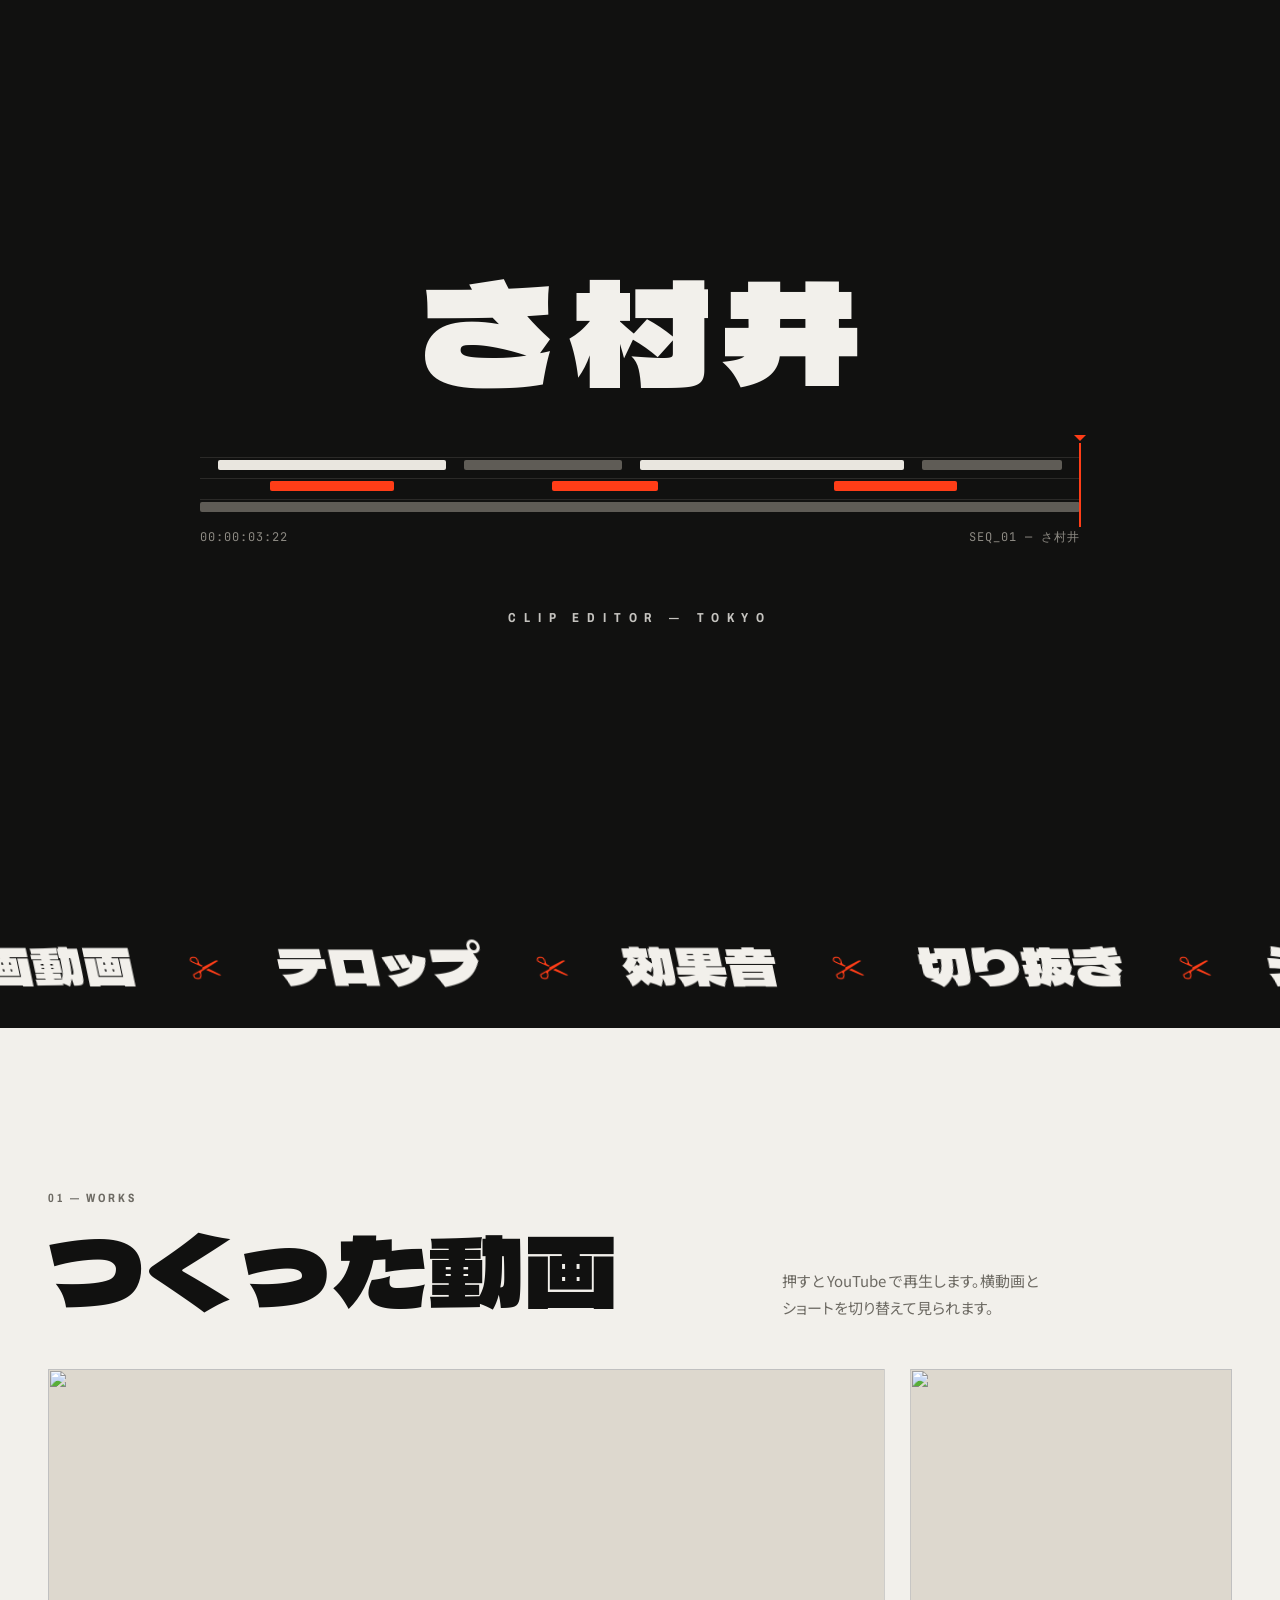
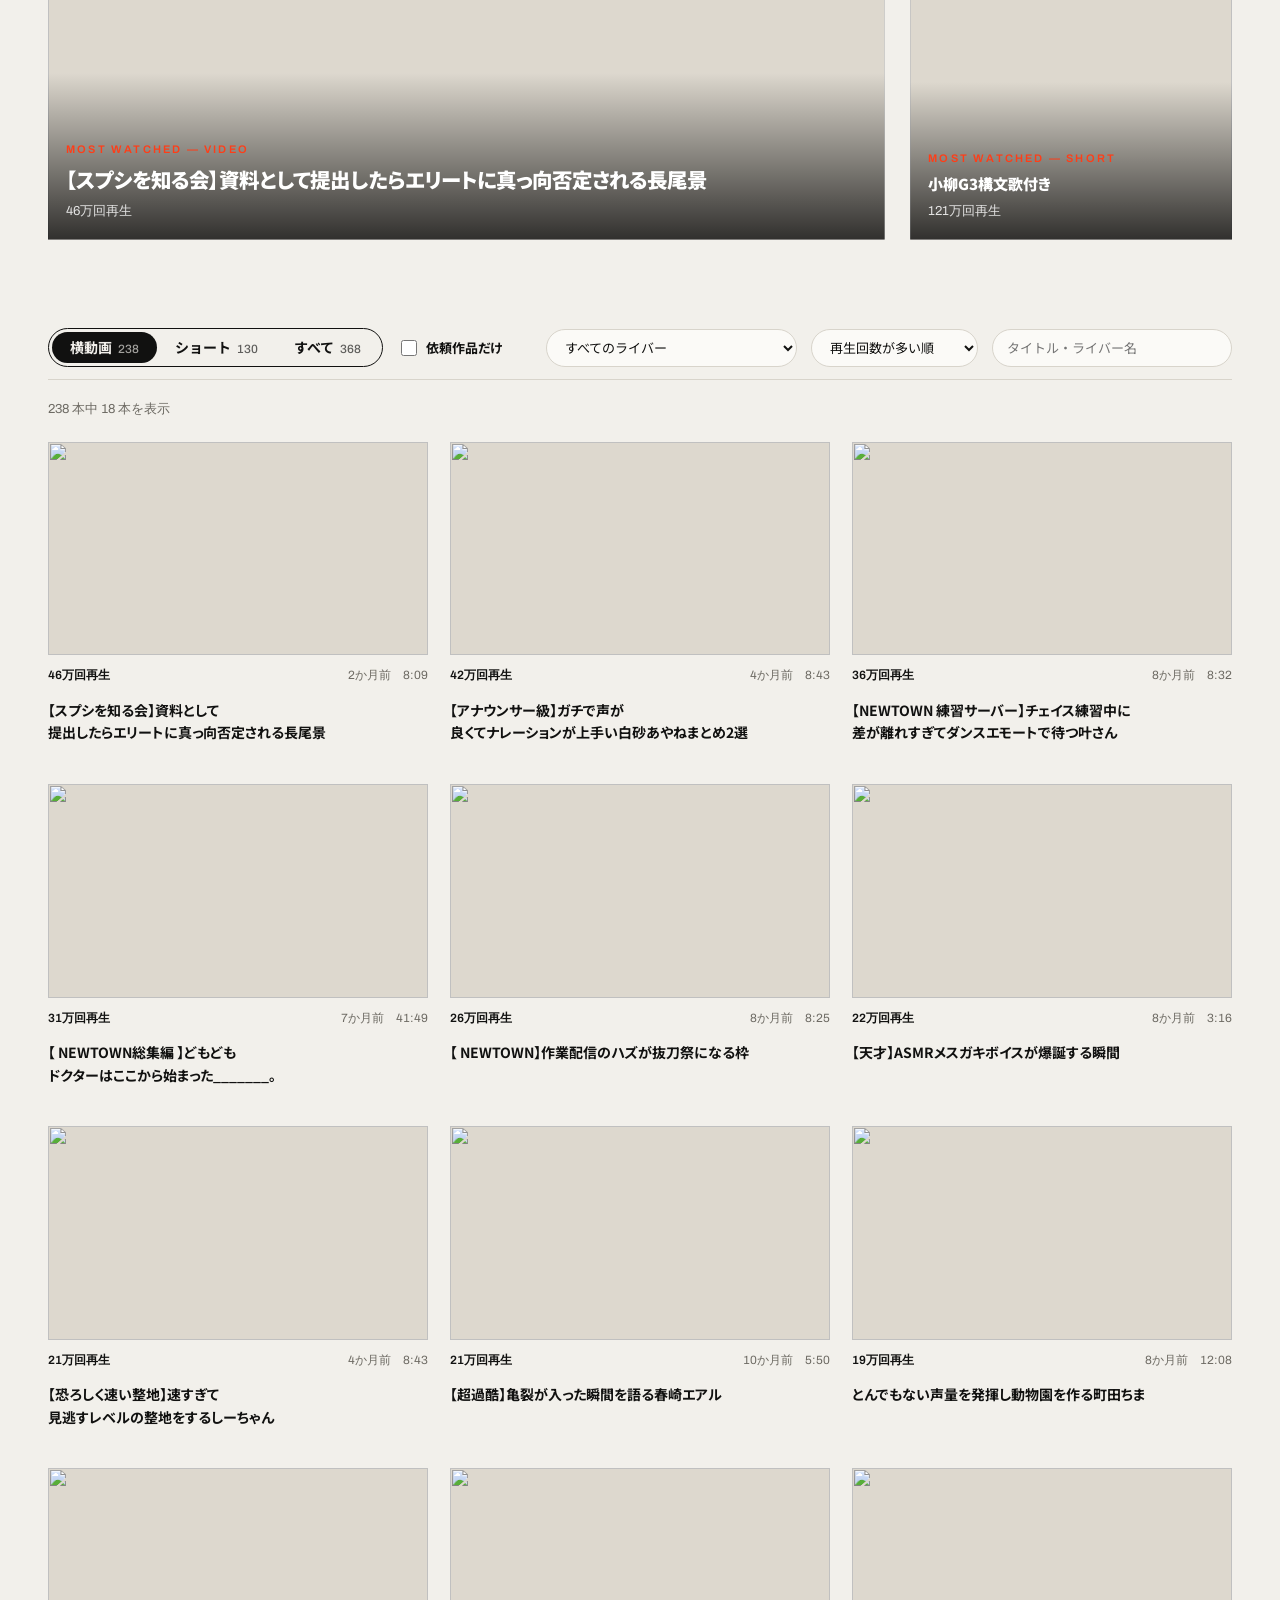
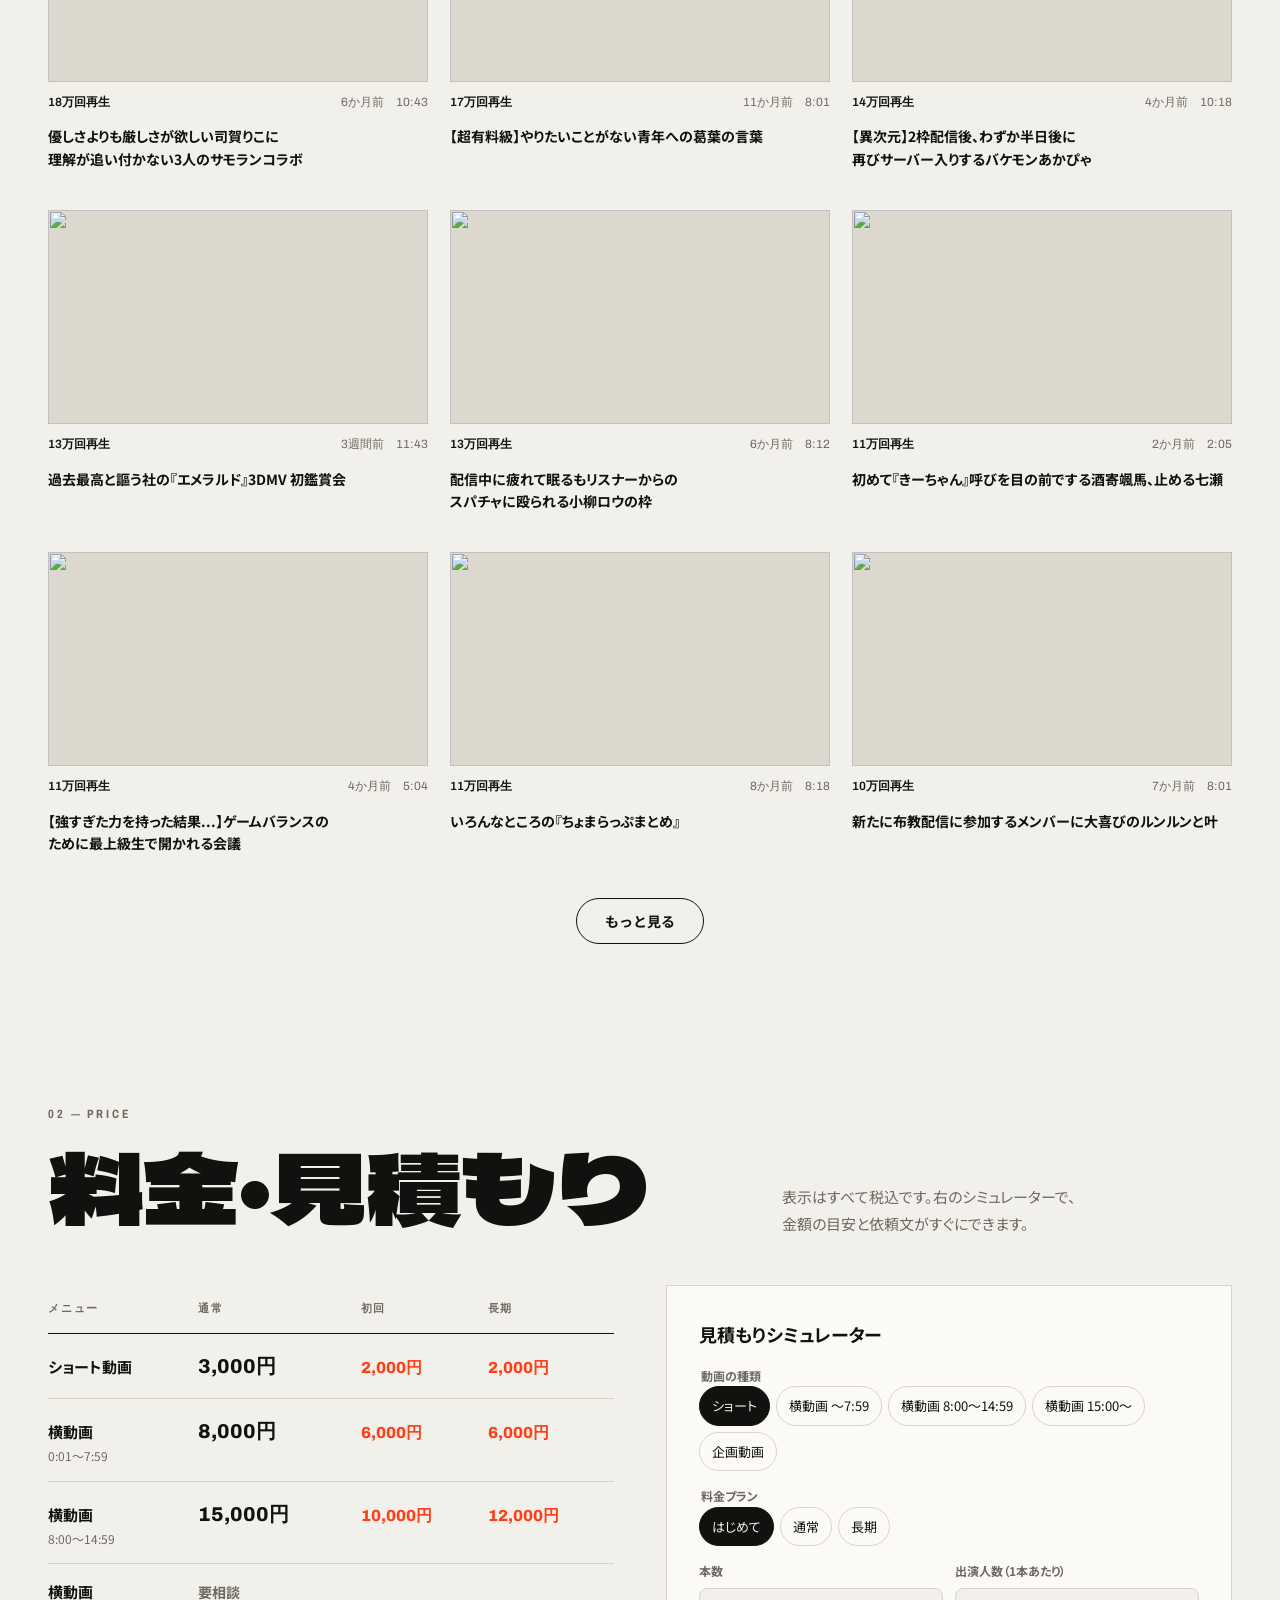
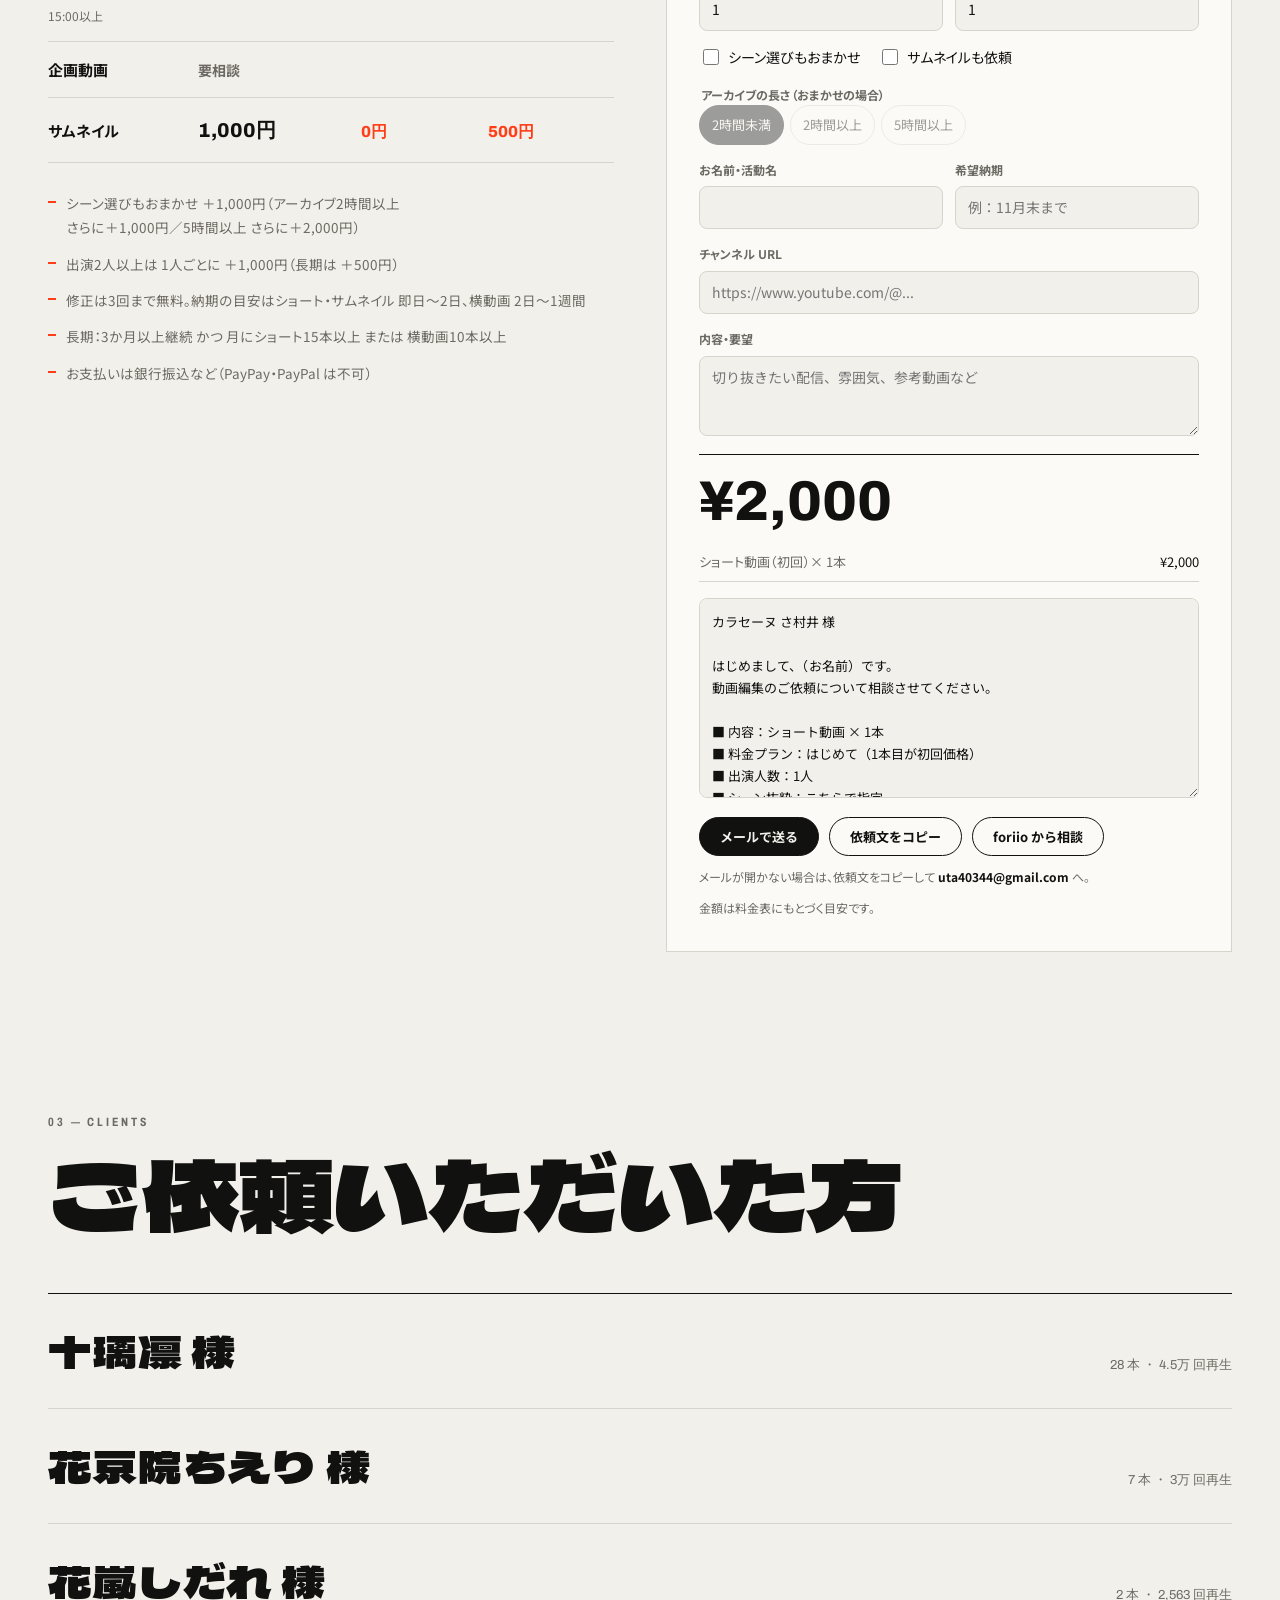
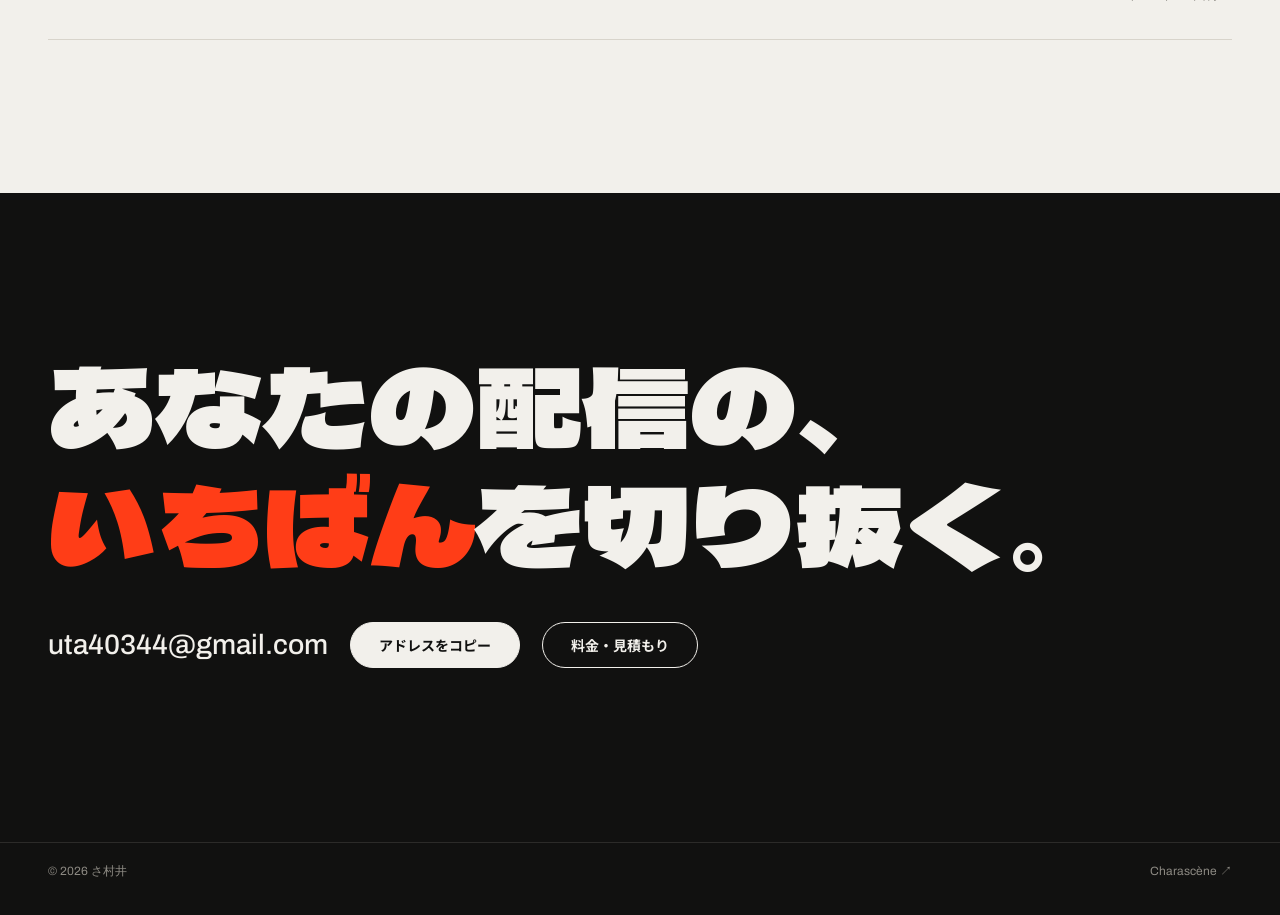
==== commit 061483e5: "Add files via upload" ====
--- a/portfolio/index.html
+++ b/portfolio/index.html
@@ -93,7 +93,7 @@
 .hero h1 .cl { position: relative; display: inline-block; overflow: hidden; padding-bottom: .02em; }
 .hero-sub { display: grid; grid-template-columns: minmax(0, 1.2fr) repeat(3, minmax(0, 1fr)); gap: 24px; align-items: end; margin-top: 28px; padding-top: 22px; border-top: 1px solid var(--ink); }
 .hero-sub p { margin: 0; font-size: clamp(15px, 1.4vw, 18px); font-weight: 700; line-height: 1.6; }
-.stat b { display: block; font-family: var(--en); font-weight: 900; font-stretch: 112%; font-size: clamp(22px, 6.4vw, 56px); line-height: 1; letter-spacing: -.02em; font-variant-numeric: tabular-nums; white-space: nowrap; }
+.stat b { display: block; font-family: var(--en); font-weight: 900; font-stretch: 112%; font-size: clamp(22px, 5.4vw, 56px); line-height: 1; letter-spacing: -.02em; font-variant-numeric: tabular-nums; white-space: nowrap; }
 .stat span { font-size: 12px; color: var(--muted); letter-spacing: .08em; }
 
 /* ---------- marquee ---------- */
@@ -281,7 +281,8 @@
       </div>
       <label class="tog"><input type="checkbox" id="onlyClient"> 依頼作品だけ</label>
       <span class="sp"></span>
-      <select id="sort" aria-label="並べ替え"><option value="views">再生回数が多い順</option><option value="new">新しい順</option></select>
+      <select id="cast" aria-label="ライバーで絞り込む"><option value="">すべてのライバー</option></select>
+      <select id="sort" aria-label="並べ替え"><option value="views">再生回数が多い順</option><option value="viewsAsc">再生回数が少ない順</option><option value="new">新しい順</option><option value="old">古い順</option><option value="long">長い順</option><option value="short">短い順</option></select>
       <input id="q" type="search" placeholder="タイトル・ライバー名" aria-label="作品を検索">
     </div>
     <p class="count" id="count"></p>
@@ -382,8 +383,9 @@
 </main>
 <footer class="foot"><div class="wrap"><span>© 2026 さ村井</span><a href="../" style="text-decoration:none">Charascène ↗</a></div></footer>
 
-<script src="works-data.js?v=202610270345"></script>
-<script src="estimate.js?v=202610270345"></script>
+<script src="works-data.js?v=202610270531"></script>
+<script src="livers.js?v=202610270531"></script>
+<script src="estimate.js?v=202610270531"></script>
 <script>
 (function () {
   var reduce = window.matchMedia && matchMedia("(prefers-reduced-motion: reduce)").matches;
@@ -491,7 +493,43 @@
   watch($("hl"));
 
   // ---------- works ----------
-  var state = { k: "v", client: false, sort: "views", q: "", shown: 0 };
+  // Who appears in each work: hashtags from YouTube (livers.js), the client's name, and liver names found in the title
+  var TAGS = window.WORKS_TAGS || {}, SERIES = window.WORKS_SERIES || [], NAMES = window.LIVER_NAMES || [];
+  function bare(s) { return String(s || "").replace(/[・\s　]/g, ""); }
+  var castCount = {};
+  all.forEach(function (w) {
+    var set = {};
+    (TAGS[w.id] || []).forEach(function (t) { set[t] = 1; });
+    if (w.who) set[w.who] = 1;
+    var t = bare(w.title);
+    NAMES.forEach(function (nm) { if (t.indexOf(bare(nm)) >= 0) set[nm] = 1; });
+    w.cast = Object.keys(set);
+    w.cast.forEach(function (c) { castCount[c] = (castCount[c] || 0) + 1; });
+  });
+  (function fillCast() {
+    var byCount = function (a, b) { return castCount[b] - castCount[a] || a.localeCompare(b, "ja"); };
+    var names = Object.keys(castCount);
+    var livers = names.filter(function (c) { return SERIES.indexOf(c) < 0; }).sort(byCount);
+    var series = names.filter(function (c) { return SERIES.indexOf(c) >= 0; }).sort(byCount);
+    var opt = function (c) { return '<option value="' + esc(c) + '">' + esc(c) + "（" + castCount[c] + "）</option>"; };
+    $("cast").insertAdjacentHTML("beforeend",
+      '<optgroup label="ライバー">' + livers.map(opt).join("") + "</optgroup>" +
+      (series.length ? '<optgroup label="企画・ユニット">' + series.map(opt).join("") + "</optgroup>" : ""));
+  })();
+  // "1:46:08" / "8:43" -> seconds. Shorts carry no length; treat them as about 30 seconds.
+  function secs(w) {
+    if (!w.dur) return w.kind === "s" ? 30 : 0;
+    return w.dur.split(":").reduce(function (s, p) { return s * 60 + (+p || 0); }, 0);
+  }
+  var SORTS = {
+    views: function (a, b) { return b.views - a.views; },
+    viewsAsc: function (a, b) { return a.views - b.views; },
+    "new": function (a, b) { return age(a) - age(b); },
+    old: function (a, b) { return age(b) - age(a); },
+    long: function (a, b) { return secs(b) - secs(a); },
+    short: function (a, b) { return secs(a) - secs(b); }
+  };
+  var state = { k: "v", client: false, sort: "views", q: "", cast: "", shown: 0 };
   var PAGE = { v: 18, s: 24, all: 30 };
   var n = { v: wide.length, s: tall.length, all: all.length };
   document.querySelectorAll(".tab").forEach(function (b) {
@@ -503,6 +541,15 @@
   });
   $("onlyClient").addEventListener("change", function (e) { state.client = e.target.checked; reset(); });
   $("sort").addEventListener("change", function (e) { state.sort = e.target.value; reset(); });
+  $("cast").addEventListener("change", function (e) {
+    state.cast = e.target.value;
+    // a liver's works are spread over videos and shorts, so show both together
+    if (state.cast && state.k !== "all") {
+      state.k = "all";
+      document.querySelectorAll(".tab").forEach(function (x) { x.setAttribute("aria-pressed", String(x.dataset.k === "all")); });
+    }
+    reset();
+  });
   $("q").addEventListener("input", function (e) { state.q = e.target.value.trim().toLowerCase(); reset(); });
   $("moreBtn").addEventListener("click", function () { state.shown += PAGE[state.k]; render(true); });
   function reset() { state.shown = PAGE[state.k]; render(); }
@@ -511,8 +558,9 @@
     var src = state.k === "v" ? wide : state.k === "s" ? tall : all;
     return src.filter(function (w) {
       if (state.client && w.src !== "client") return false;
-      return !state.q || (w.title + " " + w.who).toLowerCase().indexOf(state.q) >= 0;
-    }).sort(state.sort === "views" ? function (a, b) { return b.views - a.views; } : function (a, b) { return age(a) - age(b); });
+      if (state.cast && w.cast.indexOf(state.cast) < 0) return false;
+      return !state.q || (w.title + " " + w.who + " " + w.cast.join(" ")).toLowerCase().indexOf(state.q) >= 0;
+    }).sort(SORTS[state.sort] || SORTS.views);
   }
   function card(w) {
     var tag = w.src === "client" ? '<span class="tag">依頼 ' + esc(w.who) + '</span>' : "";
@@ -530,7 +578,7 @@
     var html = r.slice(start, state.shown).map(card).join("");
     if (append) grid.insertAdjacentHTML("beforeend", html); else grid.innerHTML = html;
     [].slice.call(grid.children, start).forEach(function (el, i) { el.style.transitionDelay = (i % 6) * 50 + "ms"; watch(el); });
-    $("count").textContent = r.length + " 本中 " + Math.min(state.shown, r.length) + " 本を表示";
+    $("count").textContent = (state.cast ? state.cast + "：" : "") + r.length + " 本中 " + Math.min(state.shown, r.length) + " 本を表示";
     $("moreBtn").hidden = state.shown >= r.length;
   }
   reset();
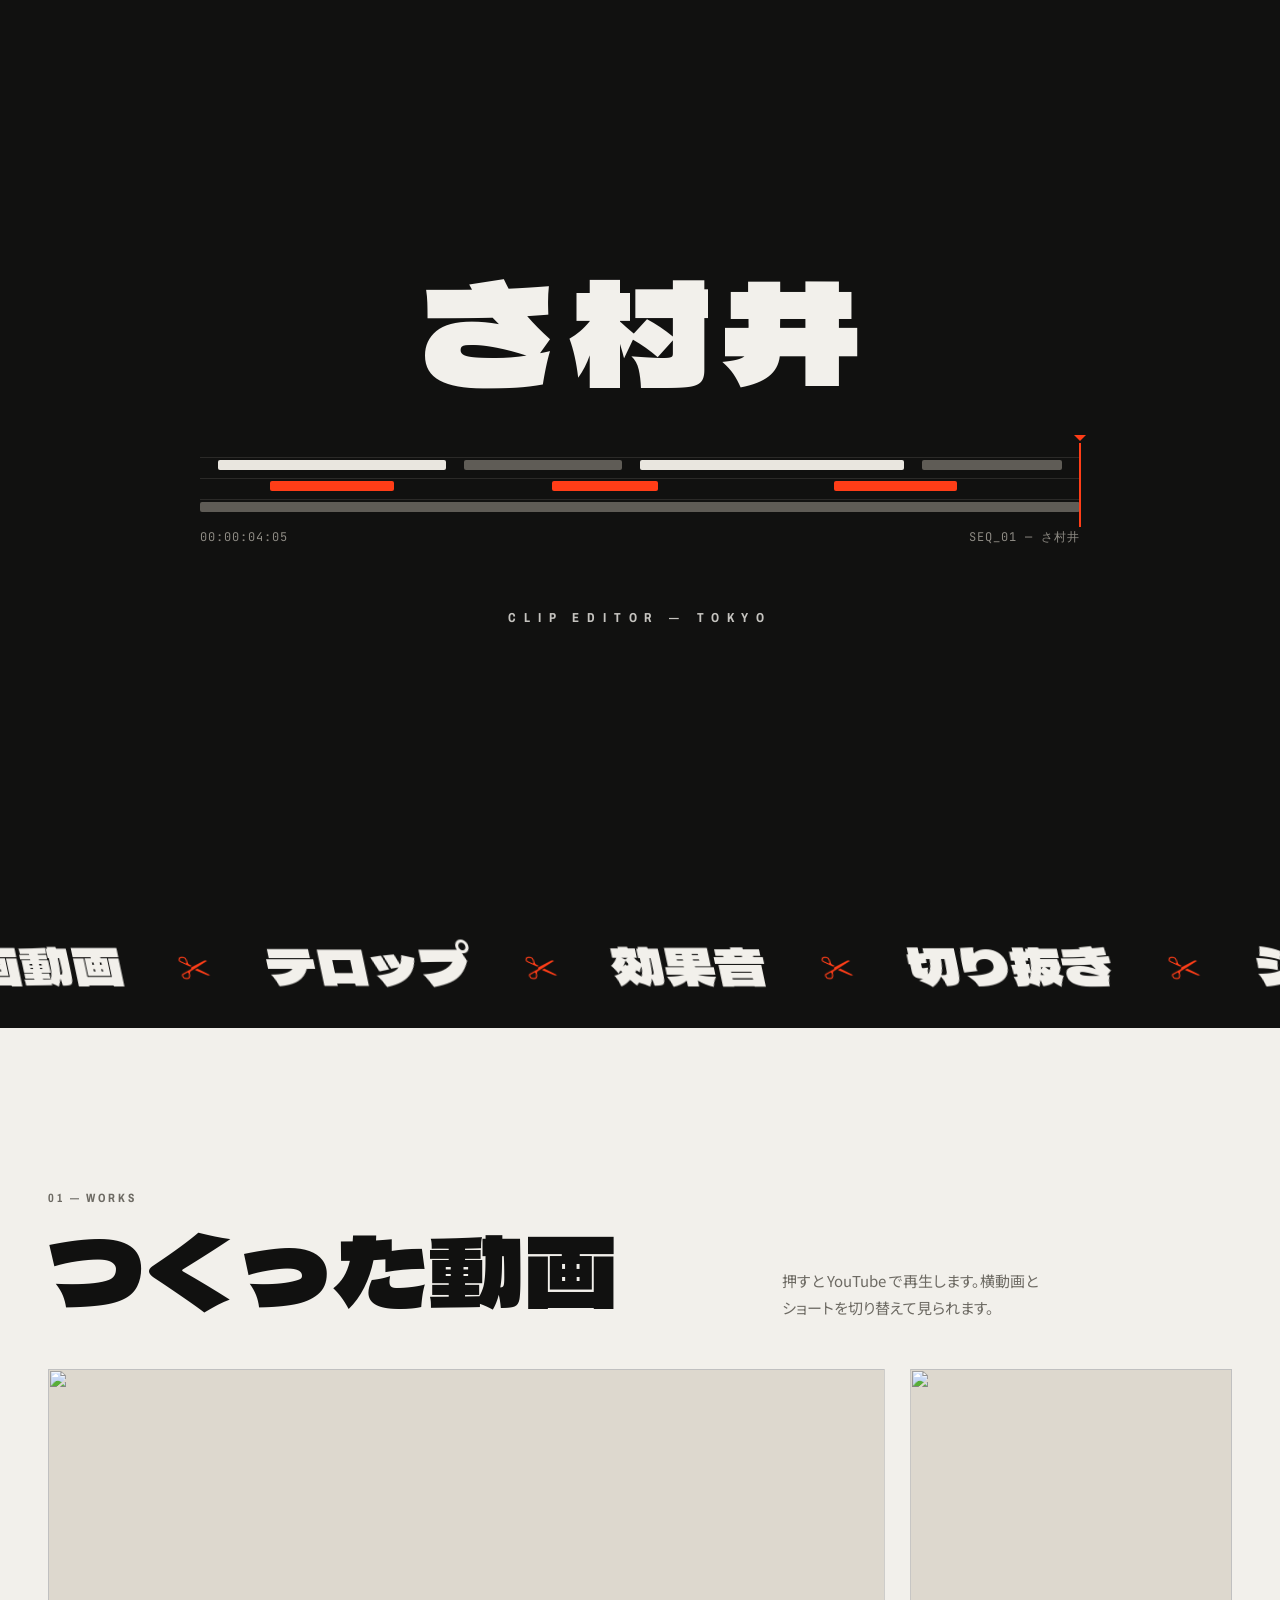
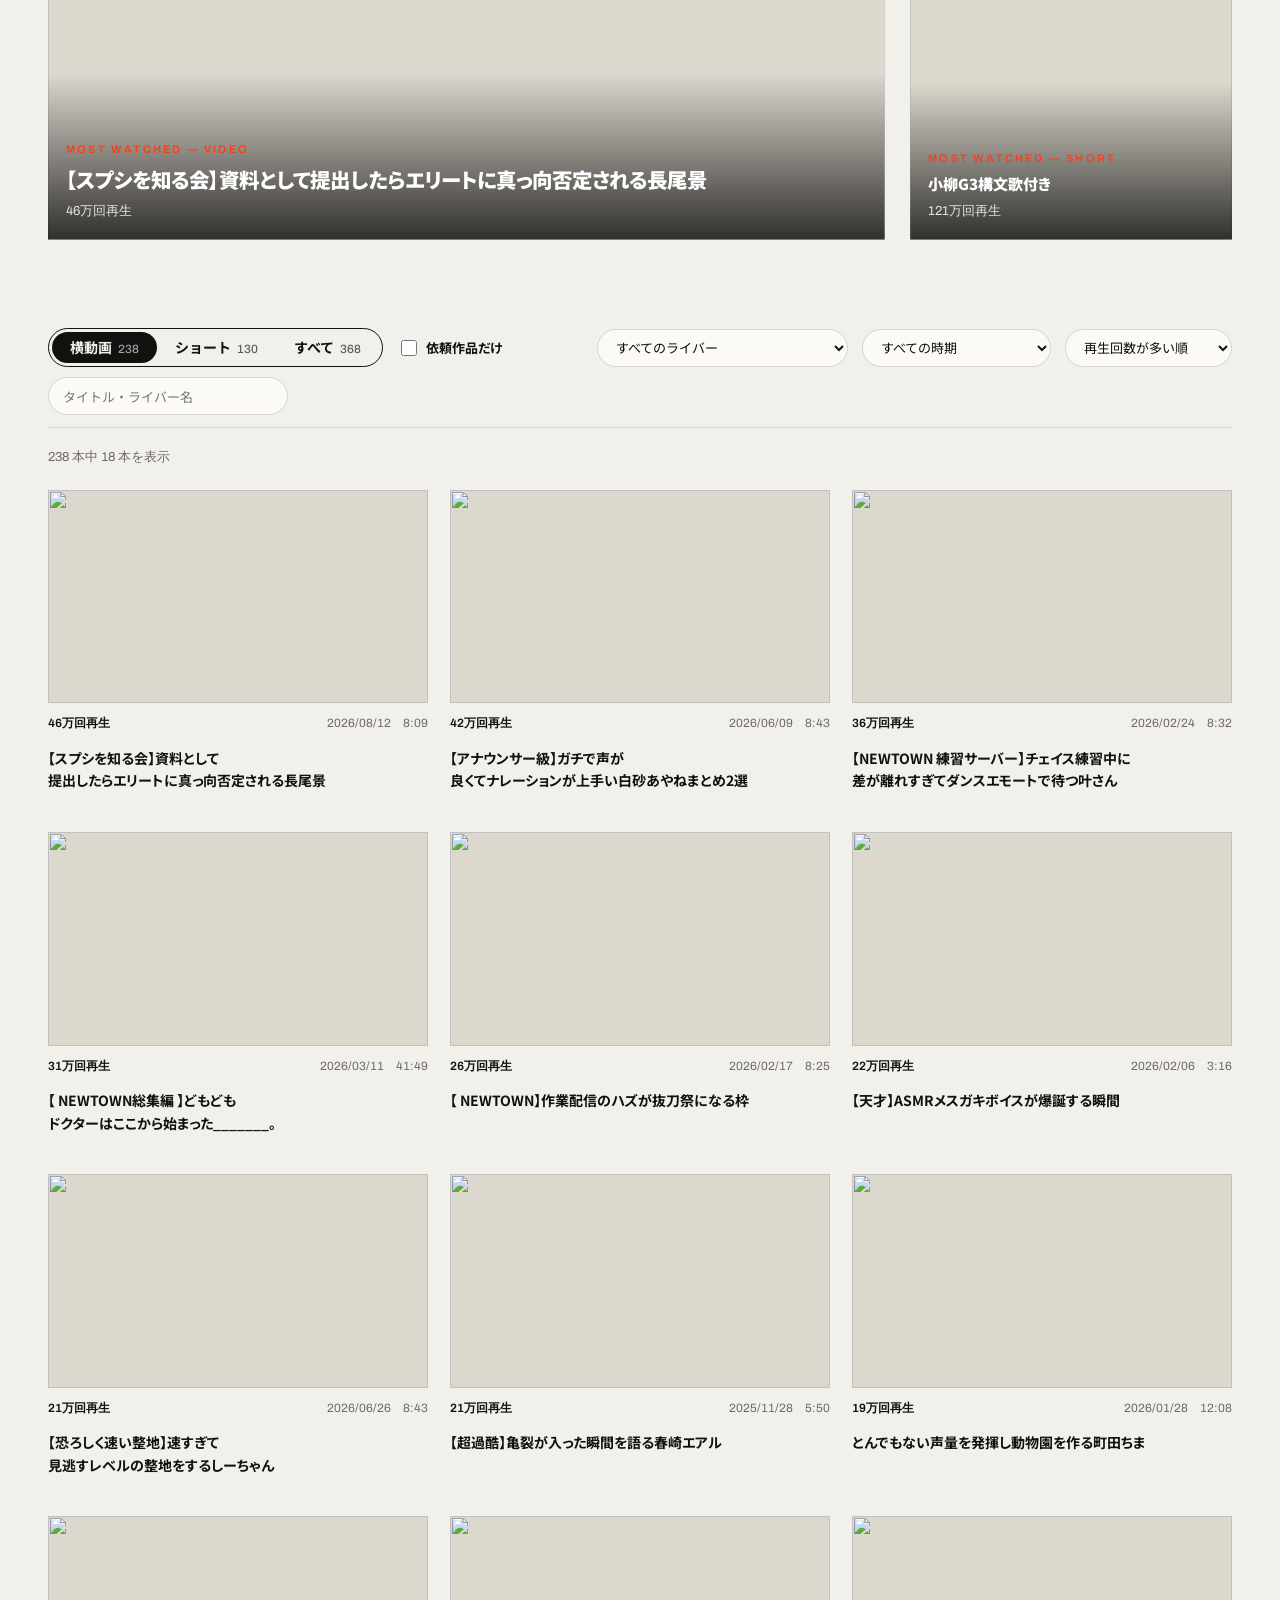
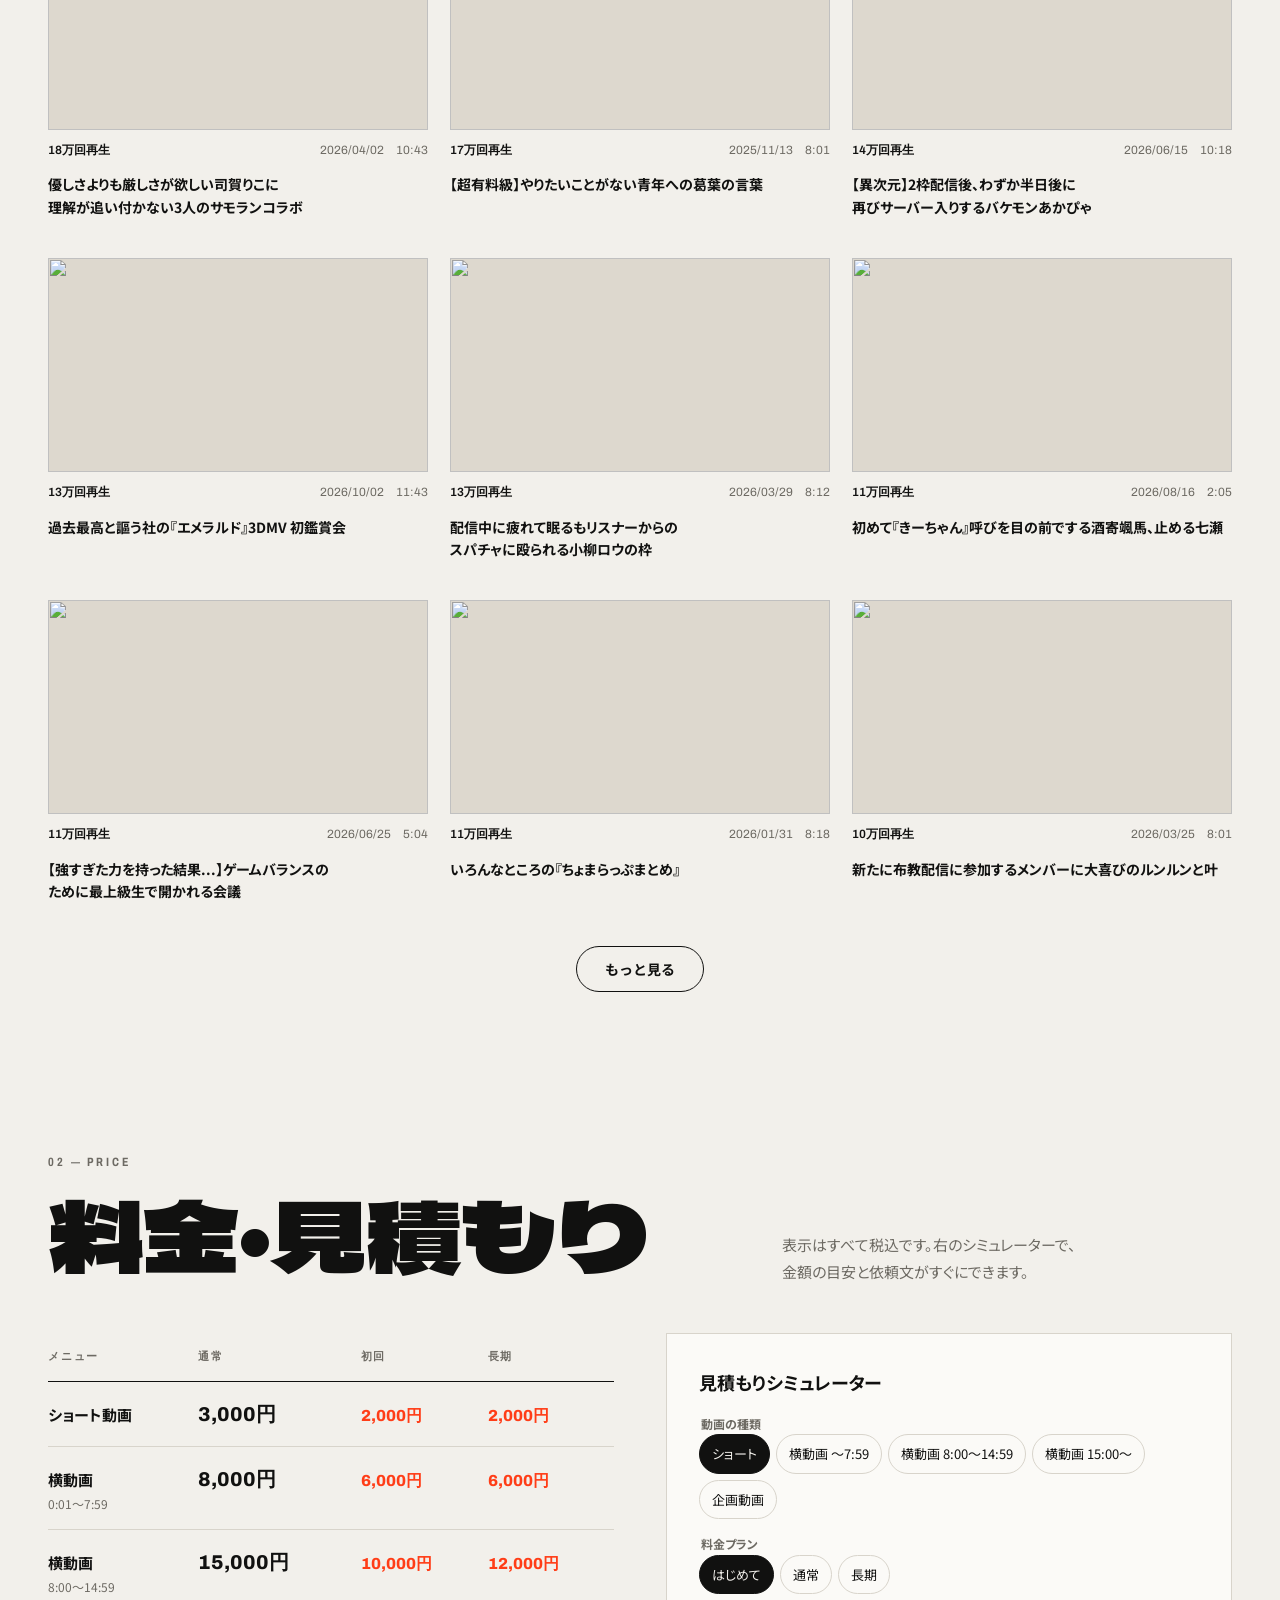
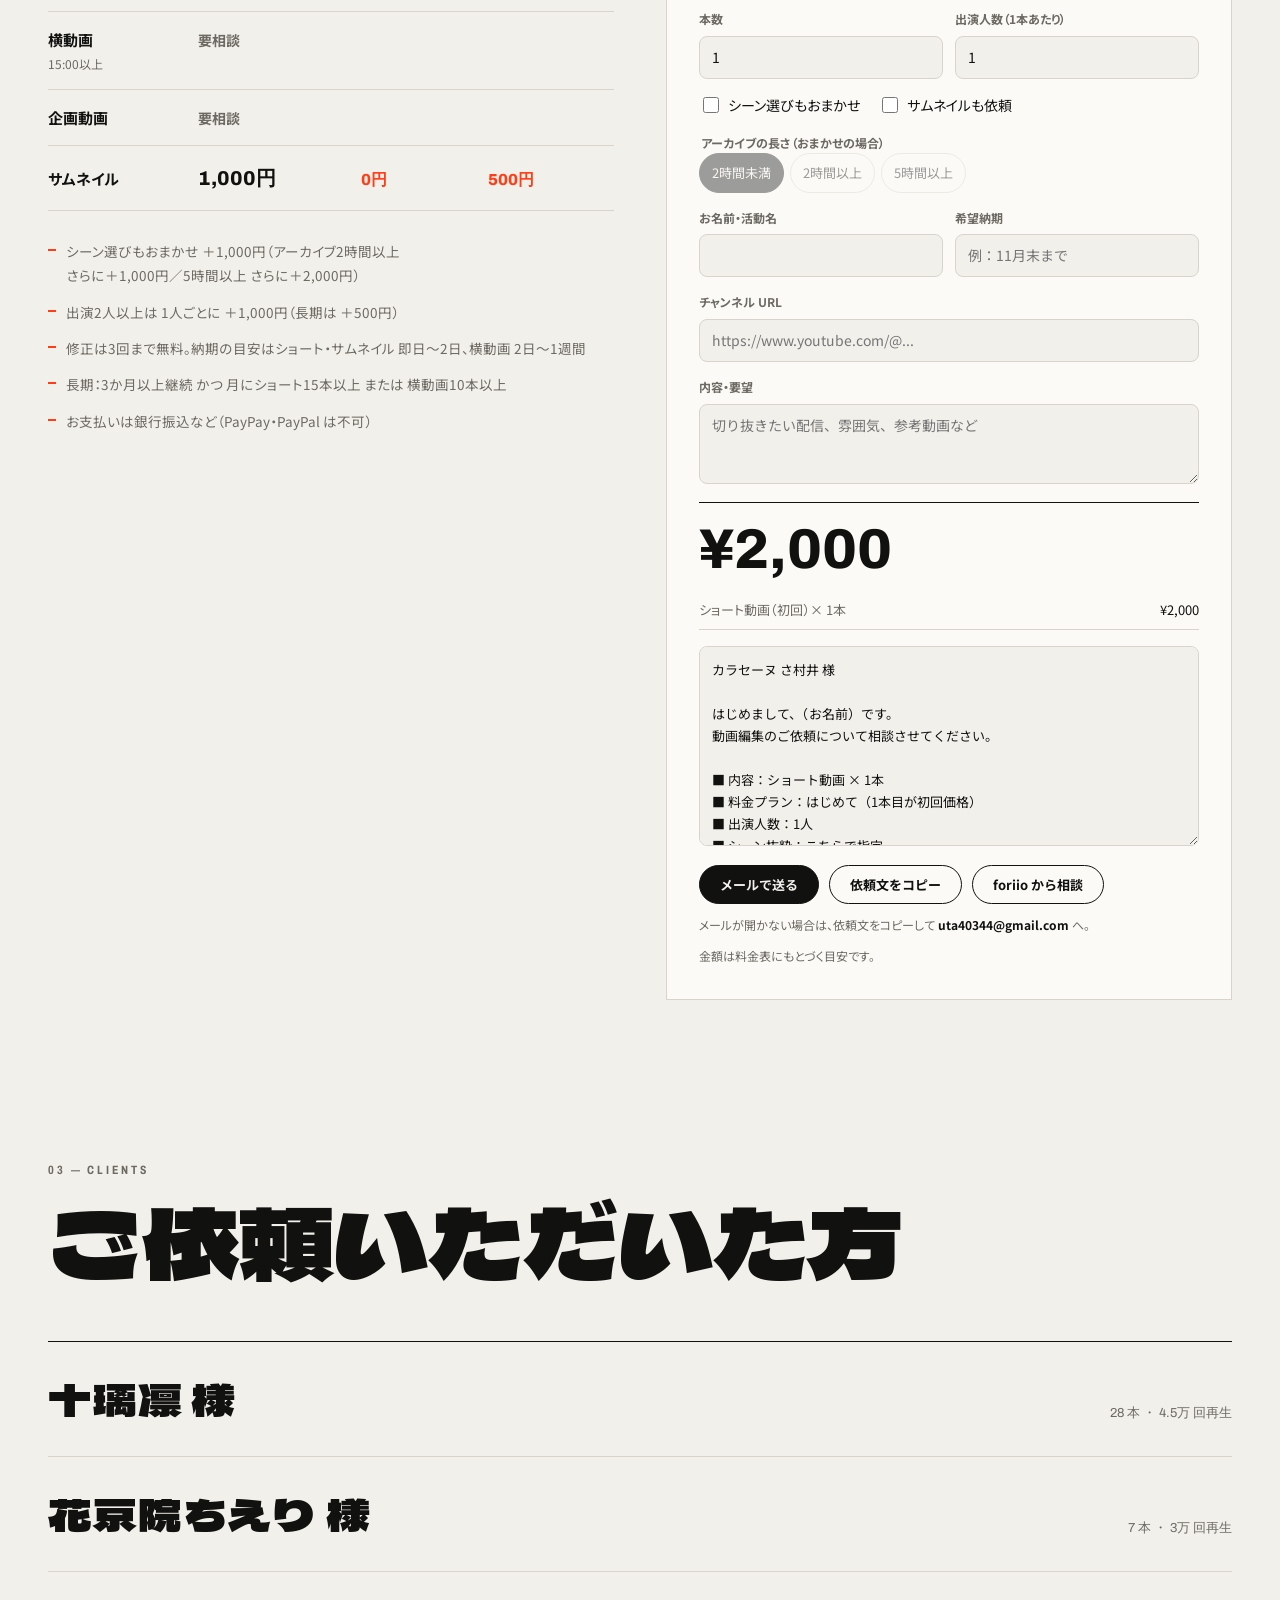
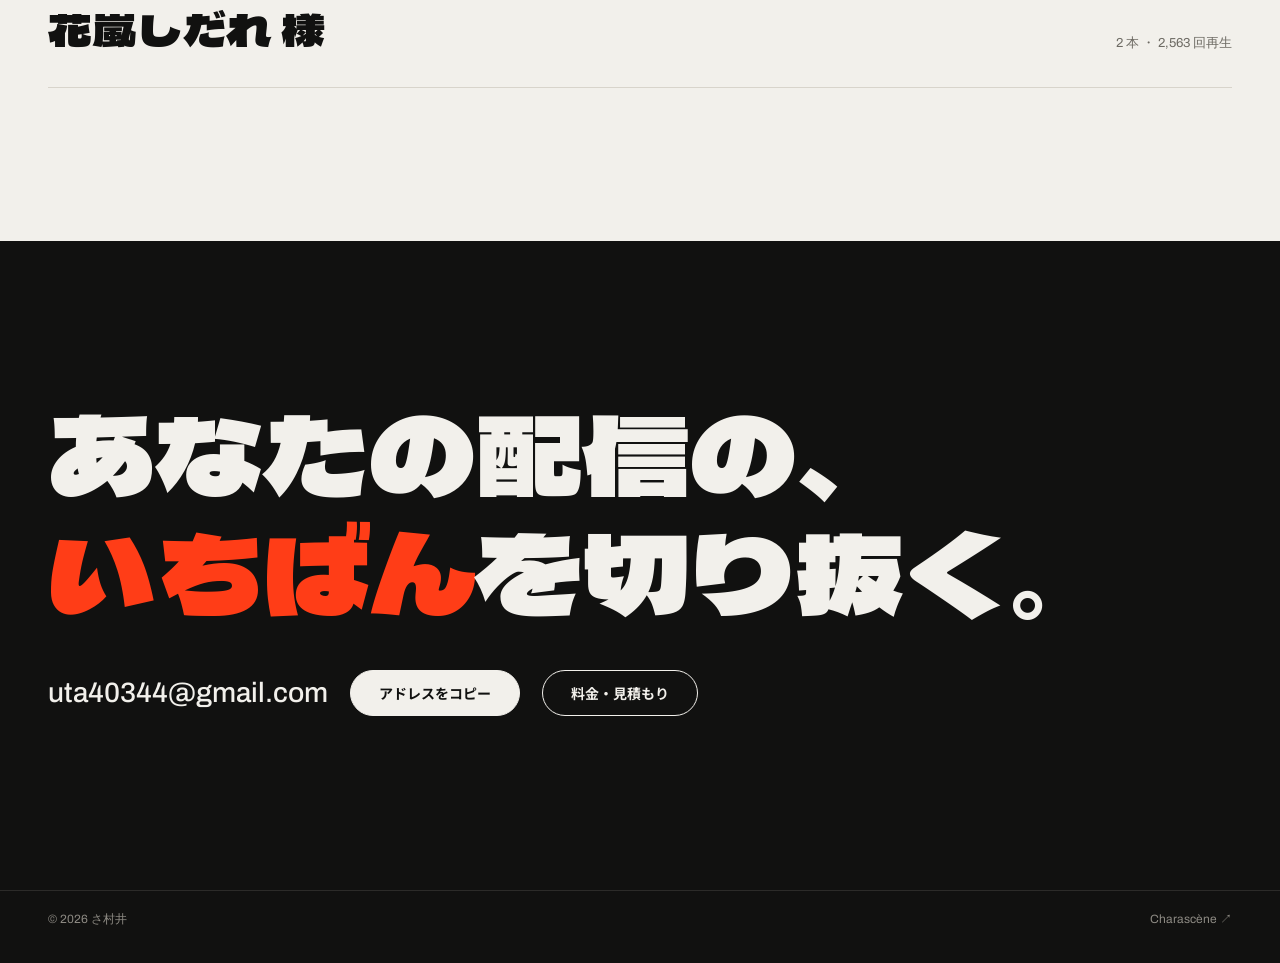
==== commit 15d8d7c9: "Add files via upload" ====
--- a/portfolio/index.html
+++ b/portfolio/index.html
@@ -282,6 +282,7 @@
       <label class="tog"><input type="checkbox" id="onlyClient"> 依頼作品だけ</label>
       <span class="sp"></span>
       <select id="cast" aria-label="ライバーで絞り込む"><option value="">すべてのライバー</option></select>
+      <select id="period" aria-label="時期で絞り込む"><option value="">すべての時期</option></select>
       <select id="sort" aria-label="並べ替え"><option value="views">再生回数が多い順</option><option value="viewsAsc">再生回数が少ない順</option><option value="new">新しい順</option><option value="old">古い順</option><option value="long">長い順</option><option value="short">短い順</option></select>
       <input id="q" type="search" placeholder="タイトル・ライバー名" aria-label="作品を検索">
     </div>
@@ -383,9 +384,9 @@
 </main>
 <footer class="foot"><div class="wrap"><span>© 2026 さ村井</span><a href="../" style="text-decoration:none">Charascène ↗</a></div></footer>
 
-<script src="works-data.js?v=202610270531"></script>
-<script src="livers.js?v=202610270531"></script>
-<script src="estimate.js?v=202610270531"></script>
+<script src="works-data.js?v=202610270936"></script>
+<script src="livers.js?v=202610270936"></script>
+<script src="estimate.js?v=202610270936"></script>
 <script>
 (function () {
   var reduce = window.matchMedia && matchMedia("(prefers-reduced-motion: reduce)").matches;
@@ -401,12 +402,14 @@
   var total = all.reduce(function (s, w) { return s + w.views; }, 0);
   function url(w) { return w.kind === "s" ? "https://youtube.com/shorts/" + w.id : "https://youtu.be/" + w.id; }
   function img(w) { return "https://i.ytimg.com/vi/" + w.id + (w.kind === "s" ? "/oardefault.jpg" : "/hqdefault.jpg"); }
+  var ISO = /^\d{4}-\d\d-\d\d$/;
   function age(w) {
-    if (w.src === "client") return (Date.now() - Date.parse(w.when)) / 864e5;
+    if (ISO.test(w.when || "")) return (Date.now() - Date.parse(w.when)) / 864e5;
     var m = /(\d+)\s*(時間|日|週間|か月|年)前/.exec(w.when || ""); if (!m) return 9999;
     return +m[1] * { "時間": 1 / 24, "日": 1, "週間": 7, "か月": 30, "年": 365 }[m[2]];
   }
-  function when(w) { return w.src === "client" ? w.when.replace(/-/g, "/") : w.when; }
+  function when(w) { return ISO.test(w.when || "") ? w.when.replace(/-/g, "/") : w.when; }
+  function ym(w) { return ISO.test(w.when || "") ? w.when.slice(0, 7) : ""; }
 
   // ---------- opening: an edit timeline plays the name, then collapses and lifts ----------
   var op = $("op"), opTimers = [];
@@ -516,6 +519,19 @@
       '<optgroup label="ライバー">' + livers.map(opt).join("") + "</optgroup>" +
       (series.length ? '<optgroup label="企画・ユニット">' + series.map(opt).join("") + "</optgroup>" : ""));
   })();
+  // 時期: one option per year and per month, newest first, so you can step back through the archive
+  (function fillPeriod() {
+    var months = {}, years = {};
+    all.forEach(function (w) { var m = ym(w); if (!m) return; months[m] = (months[m] || 0) + 1; years[m.slice(0, 4)] = (years[m.slice(0, 4)] || 0) + 1; });
+    var html = Object.keys(years).sort().reverse().map(function (y) {
+      var ms = Object.keys(months).filter(function (m) { return m.slice(0, 4) === y; }).sort().reverse();
+      return '<optgroup label="' + y + '年">' +
+        '<option value="' + y + '">' + y + "年すべて（" + years[y] + "）</option>" +
+        ms.map(function (m) { return '<option value="' + m + '">' + y + "年" + (+m.slice(5)) + "月（" + months[m] + "）</option>"; }).join("") +
+        "</optgroup>";
+    }).join("");
+    $("period").insertAdjacentHTML("beforeend", html);
+  })();
   // "1:46:08" / "8:43" -> seconds. Shorts carry no length; treat them as about 30 seconds.
   function secs(w) {
     if (!w.dur) return w.kind === "s" ? 30 : 0;
@@ -529,7 +545,7 @@
     long: function (a, b) { return secs(b) - secs(a); },
     short: function (a, b) { return secs(a) - secs(b); }
   };
-  var state = { k: "v", client: false, sort: "views", q: "", cast: "", shown: 0 };
+  var state = { k: "v", client: false, sort: "views", q: "", cast: "", period: "", shown: 0 };
   var PAGE = { v: 18, s: 24, all: 30 };
   var n = { v: wide.length, s: tall.length, all: all.length };
   document.querySelectorAll(".tab").forEach(function (b) {
@@ -541,6 +557,16 @@
   });
   $("onlyClient").addEventListener("change", function (e) { state.client = e.target.checked; reset(); });
   $("sort").addEventListener("change", function (e) { state.sort = e.target.value; reset(); });
+  $("period").addEventListener("change", function (e) {
+    state.period = e.target.value;
+    // looking back through a period reads best oldest-first across videos and shorts
+    if (state.period) {
+      if (state.sort === "views" || state.sort === "new") { state.sort = "old"; $("sort").value = "old"; }
+      state.k = "all";
+      document.querySelectorAll(".tab").forEach(function (x) { x.setAttribute("aria-pressed", String(x.dataset.k === "all")); });
+    }
+    reset();
+  });
   $("cast").addEventListener("change", function (e) {
     state.cast = e.target.value;
     // a liver's works are spread over videos and shorts, so show both together
@@ -559,6 +585,7 @@
     return src.filter(function (w) {
       if (state.client && w.src !== "client") return false;
       if (state.cast && w.cast.indexOf(state.cast) < 0) return false;
+      if (state.period && ym(w).indexOf(state.period) !== 0) return false;
       return !state.q || (w.title + " " + w.who + " " + w.cast.join(" ")).toLowerCase().indexOf(state.q) >= 0;
     }).sort(SORTS[state.sort] || SORTS.views);
   }
@@ -578,7 +605,8 @@
     var html = r.slice(start, state.shown).map(card).join("");
     if (append) grid.insertAdjacentHTML("beforeend", html); else grid.innerHTML = html;
     [].slice.call(grid.children, start).forEach(function (el, i) { el.style.transitionDelay = (i % 6) * 50 + "ms"; watch(el); });
-    $("count").textContent = (state.cast ? state.cast + "：" : "") + r.length + " 本中 " + Math.min(state.shown, r.length) + " 本を表示";
+    var label = [state.period ? state.period.replace("-", "年") + (state.period.length > 4 ? "月" : "年") : "", state.cast].filter(Boolean).join("・");
+    $("count").textContent = (label ? label + "：" : "") + r.length + " 本中 " + Math.min(state.shown, r.length) + " 本を表示";
     $("moreBtn").hidden = state.shown >= r.length;
   }
   reset();
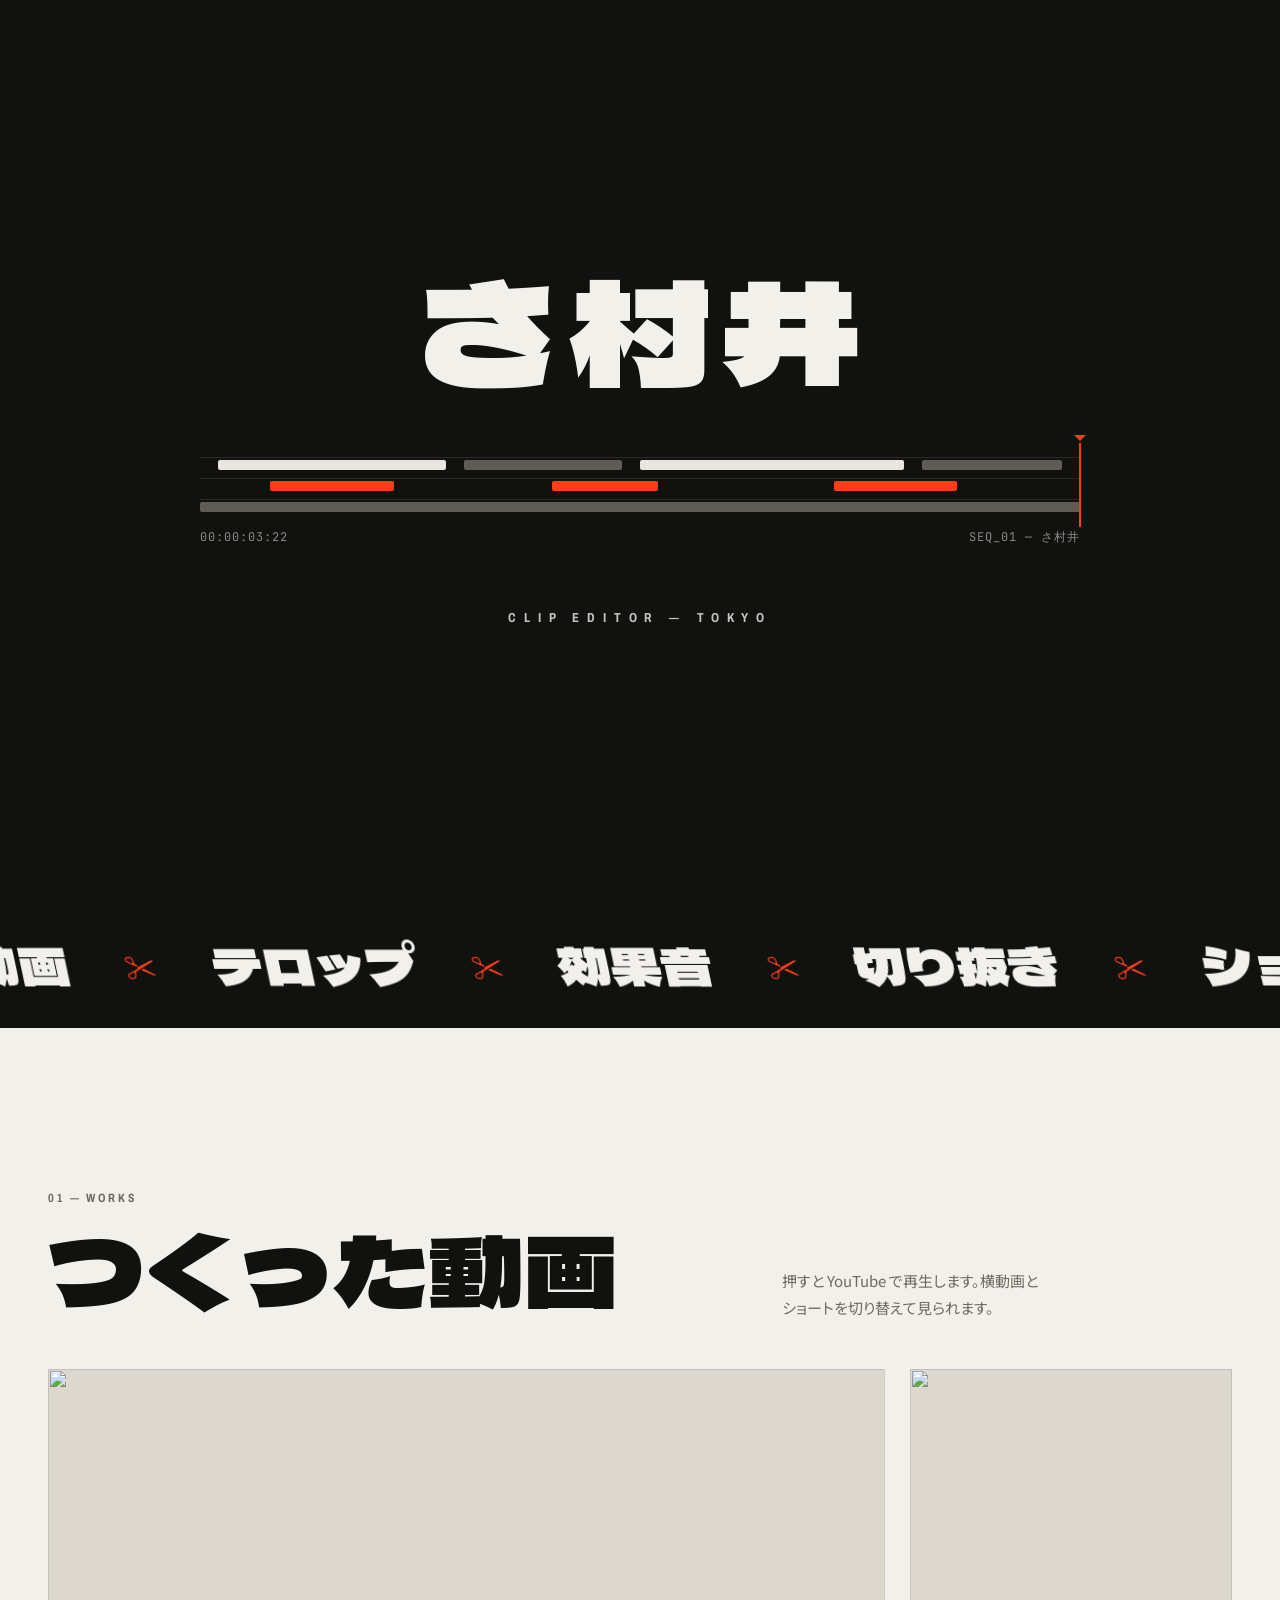
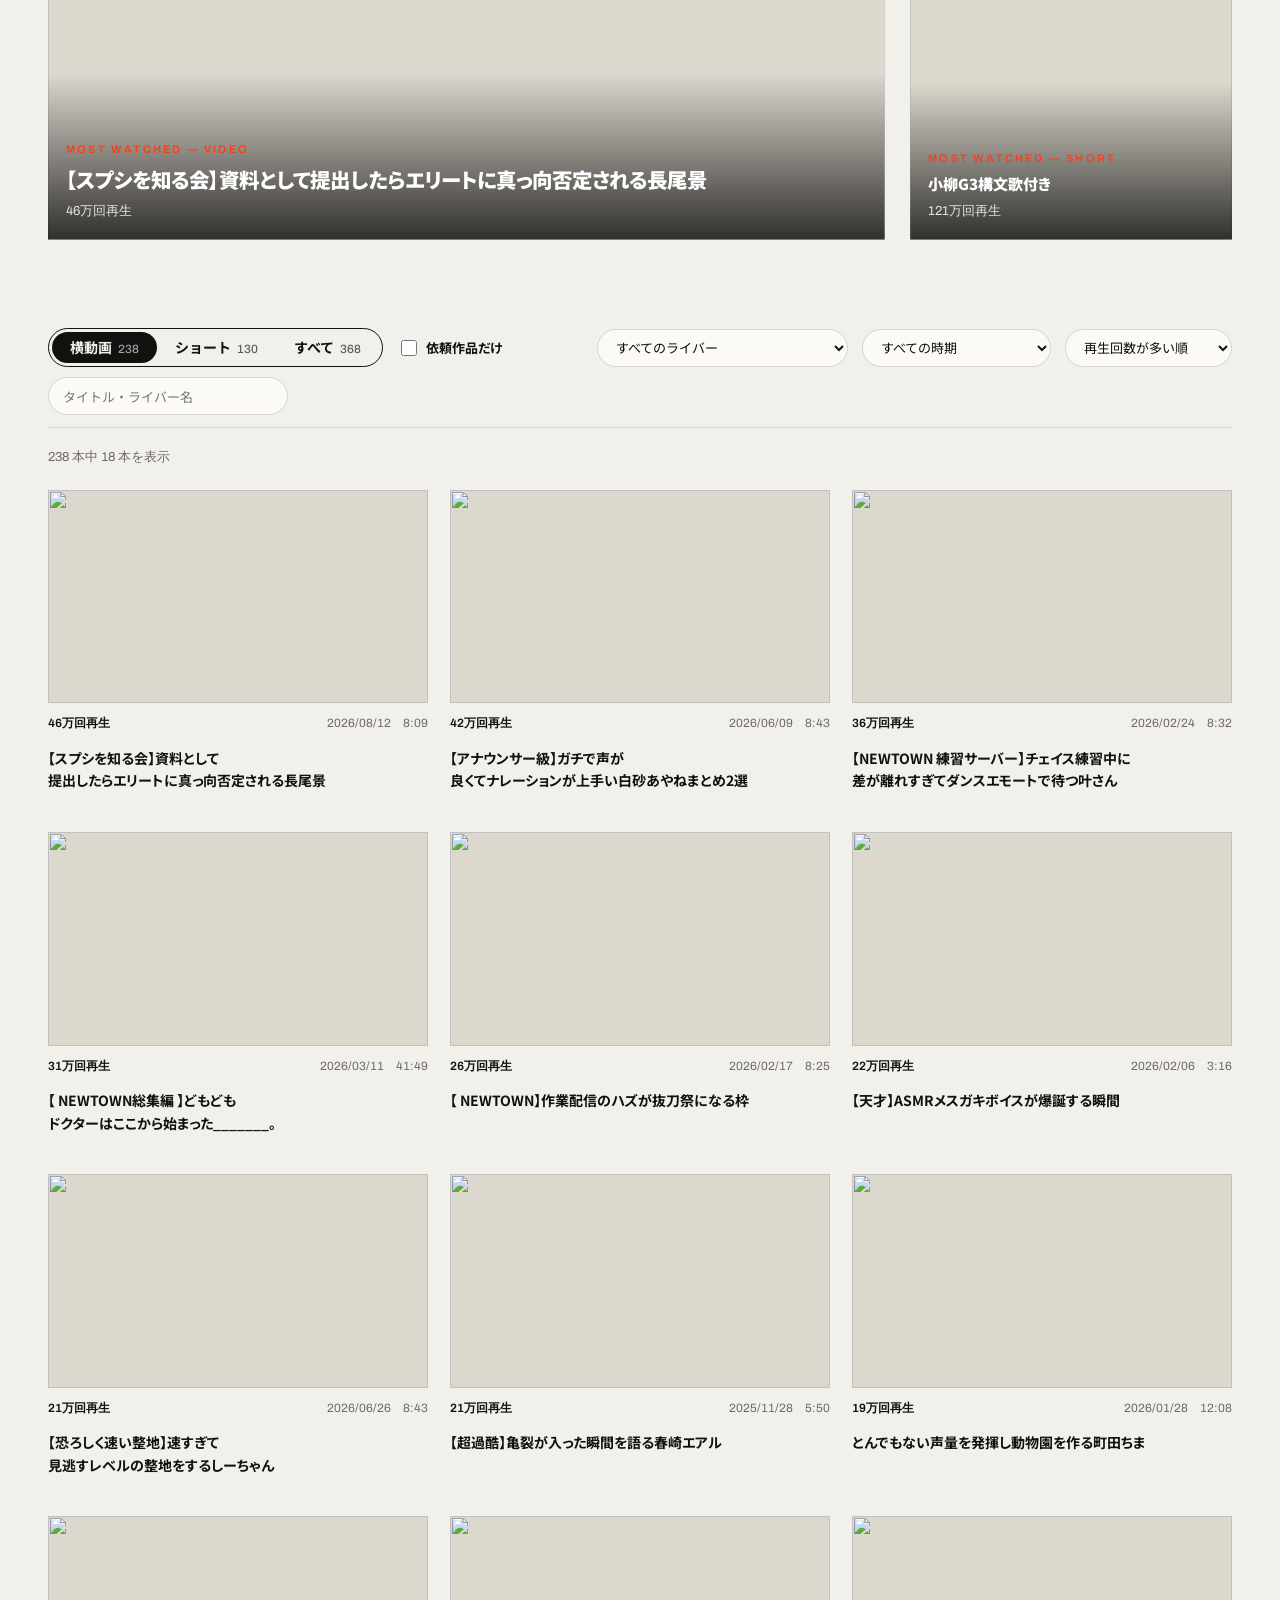
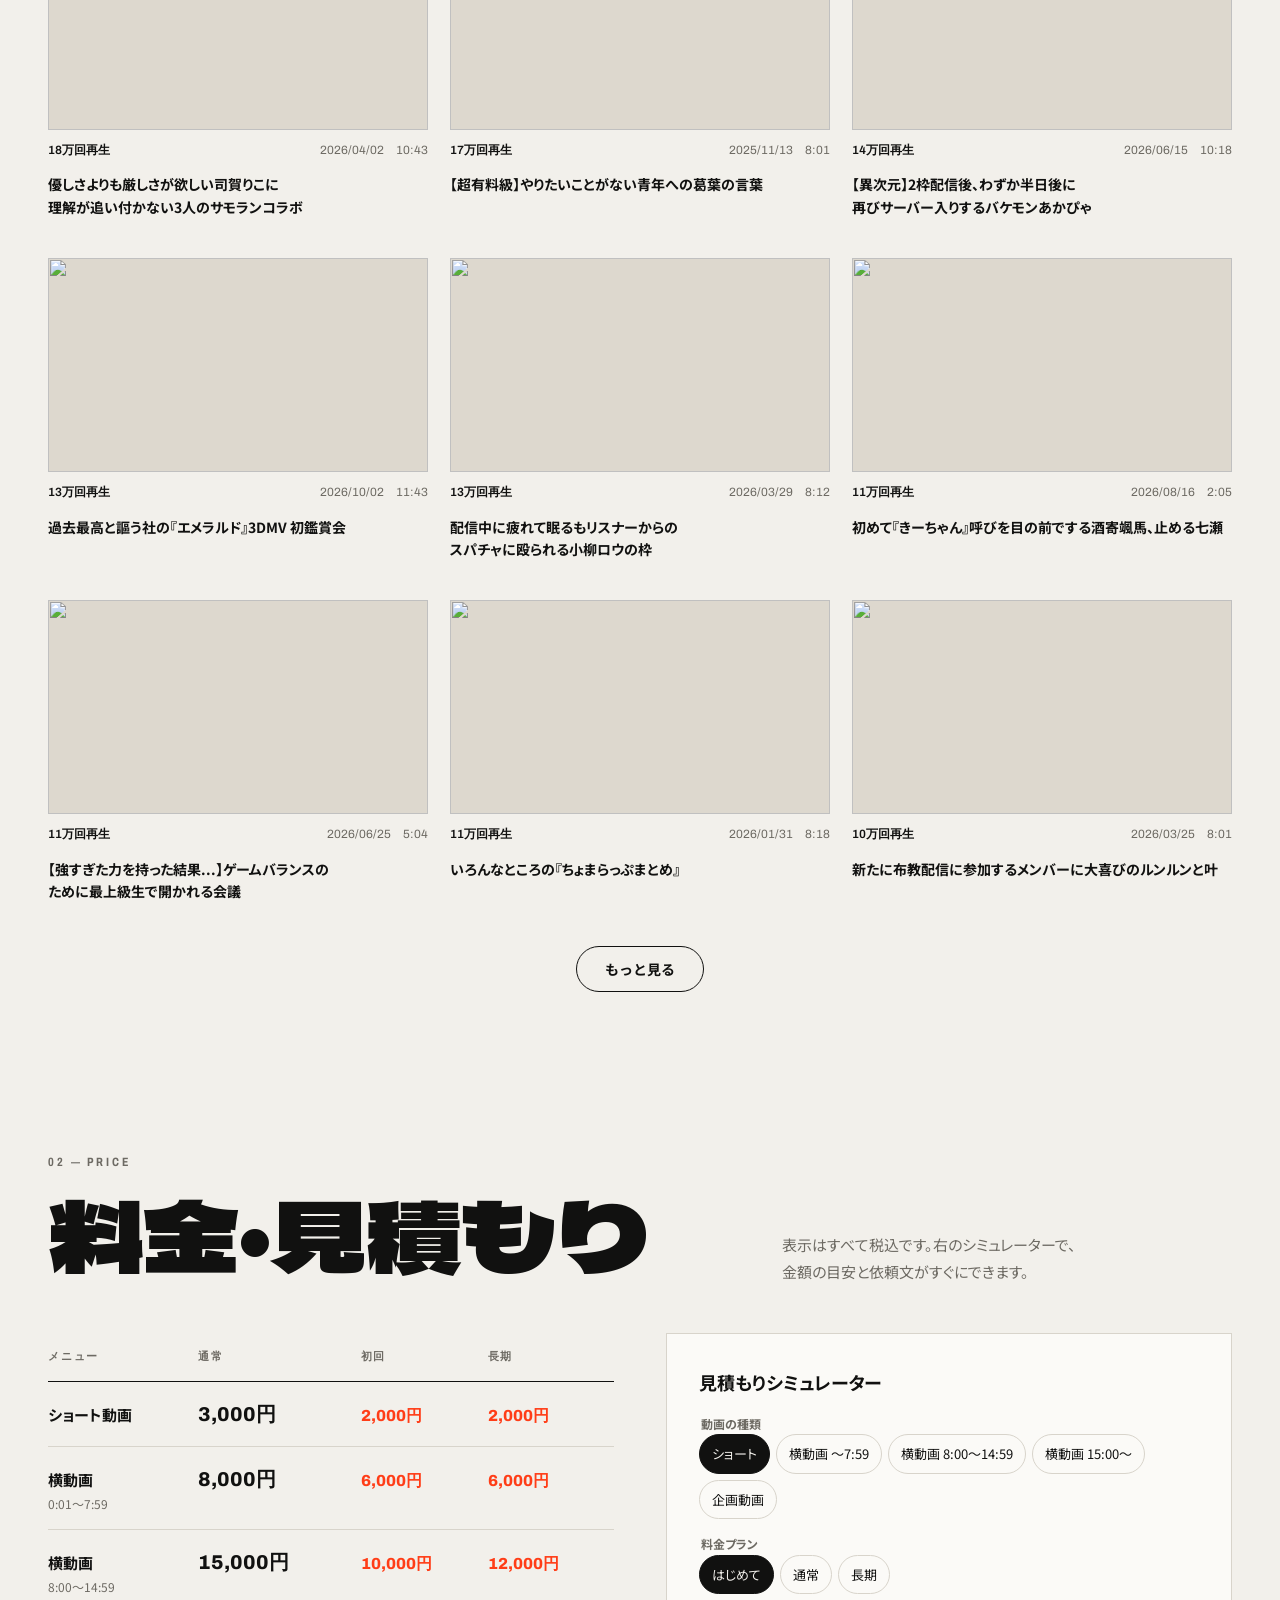
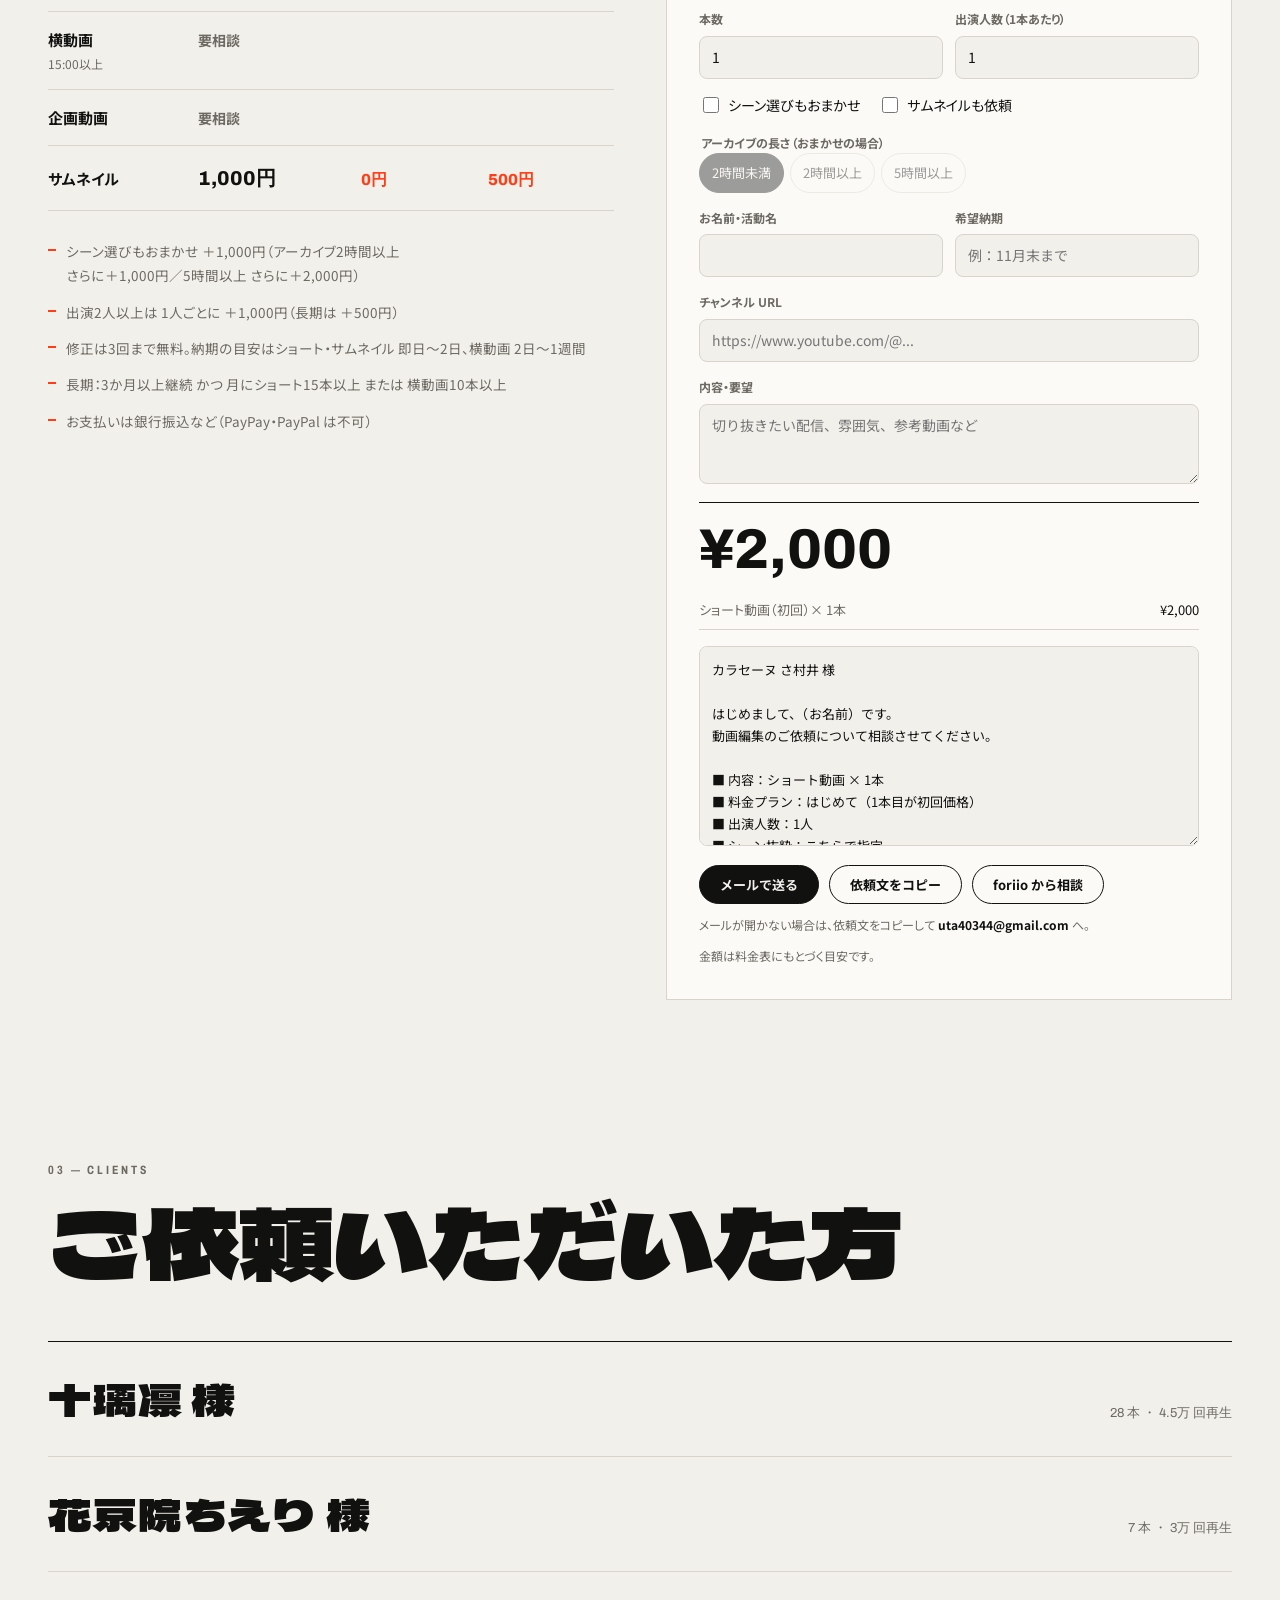
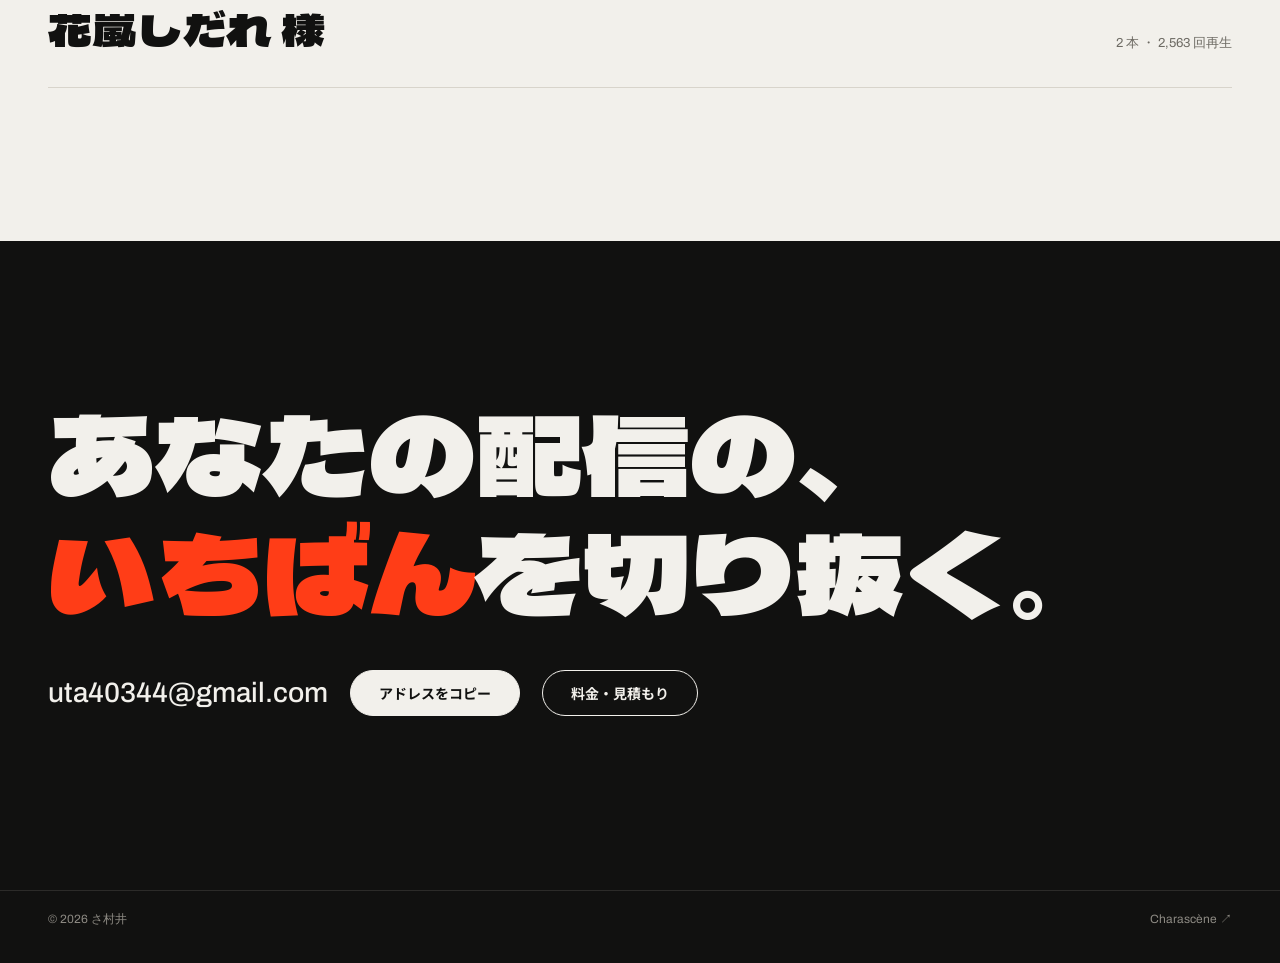
==== commit 38ad706f: "Add files via upload" ====
--- a/portfolio/index.html
+++ b/portfolio/index.html
@@ -382,11 +382,11 @@
     </div>
   </section>
 </main>
-<footer class="foot"><div class="wrap"><span>© 2026 さ村井</span><a href="../" style="text-decoration:none">Charascène ↗</a></div></footer>
-
-<script src="works-data.js?v=202610270936"></script>
-<script src="livers.js?v=202610270936"></script>
-<script src="estimate.js?v=202610270936"></script>
+<footer class="foot"><div class="wrap"><span>© 2026 さ村井</span><a href="https://charascene.github.io/" target="_blank" rel="noopener" style="text-decoration:none">Charascène ↗</a></div></footer>
+
+<script src="works-data.js?v=202610271000"></script>
+<script src="livers.js?v=202610271000"></script>
+<script src="estimate.js?v=202610271000"></script>
 <script>
 (function () {
   var reduce = window.matchMedia && matchMedia("(prefers-reduced-motion: reduce)").matches;
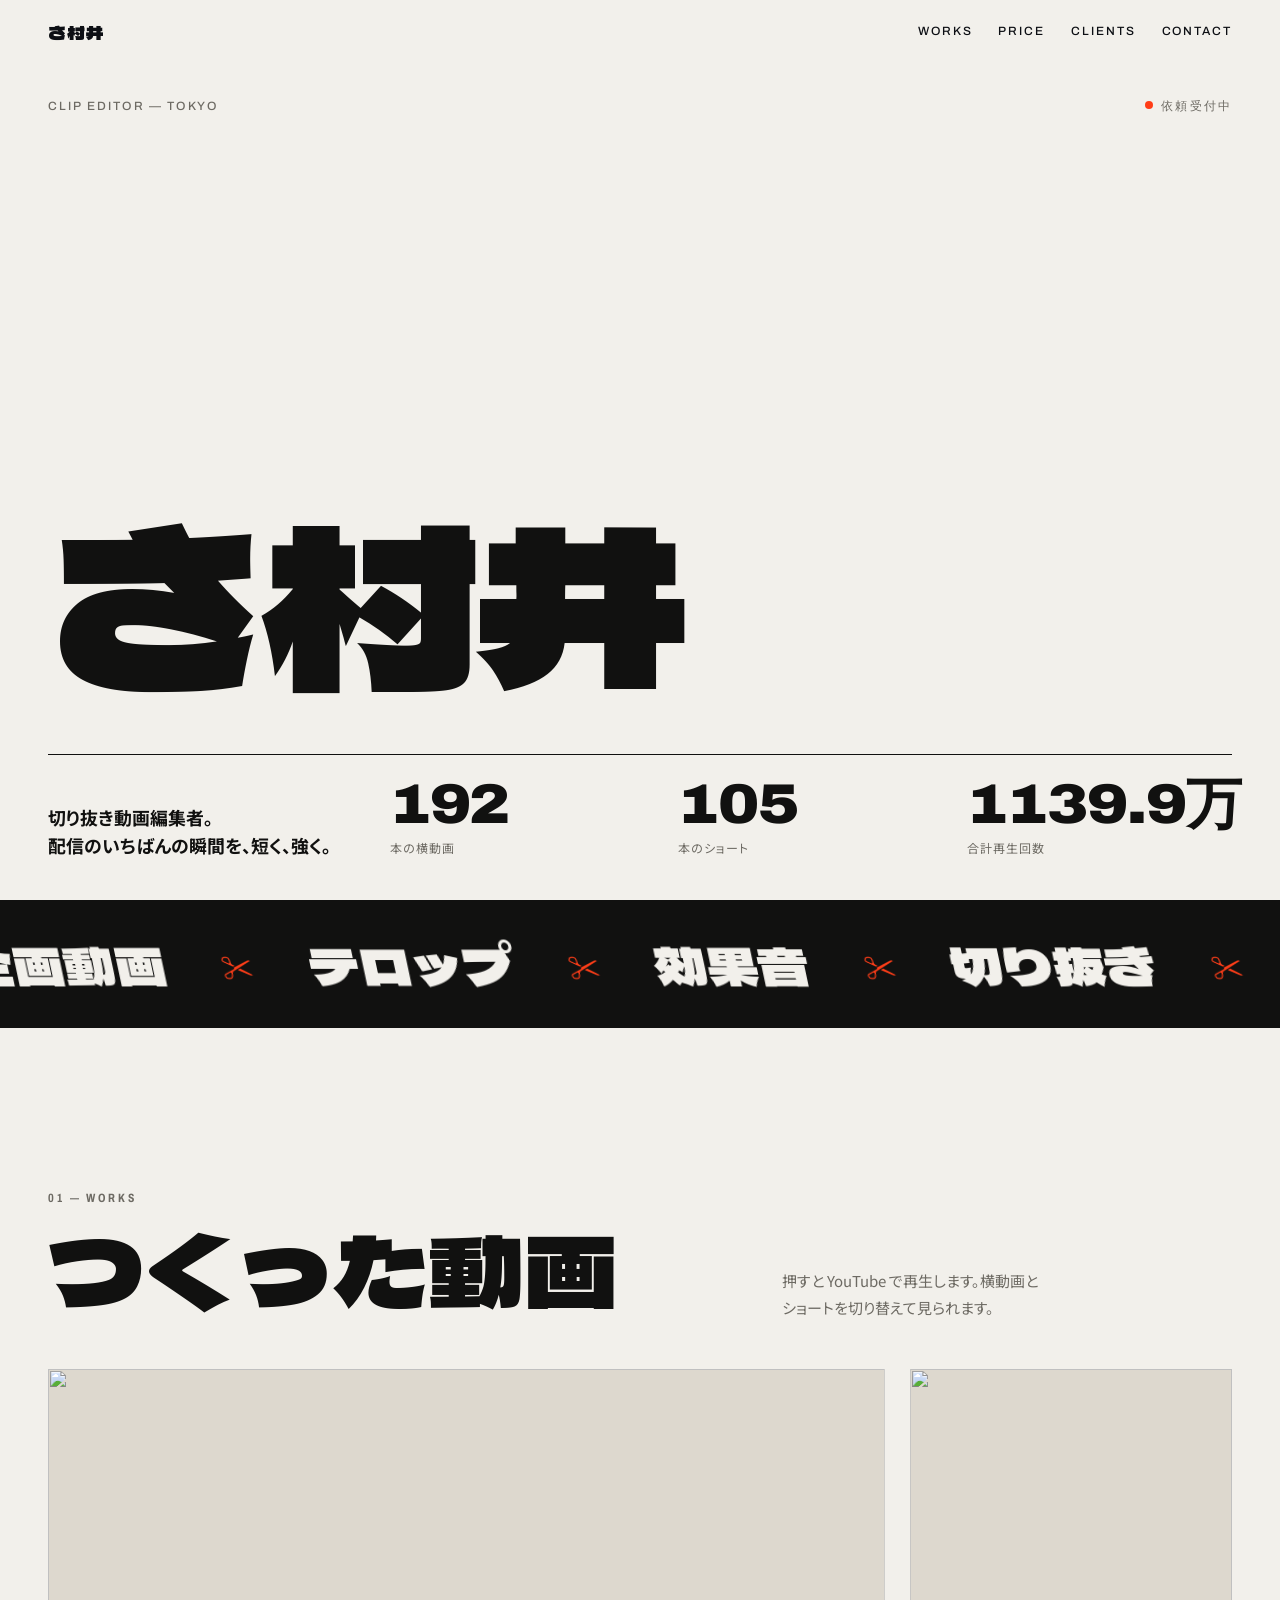
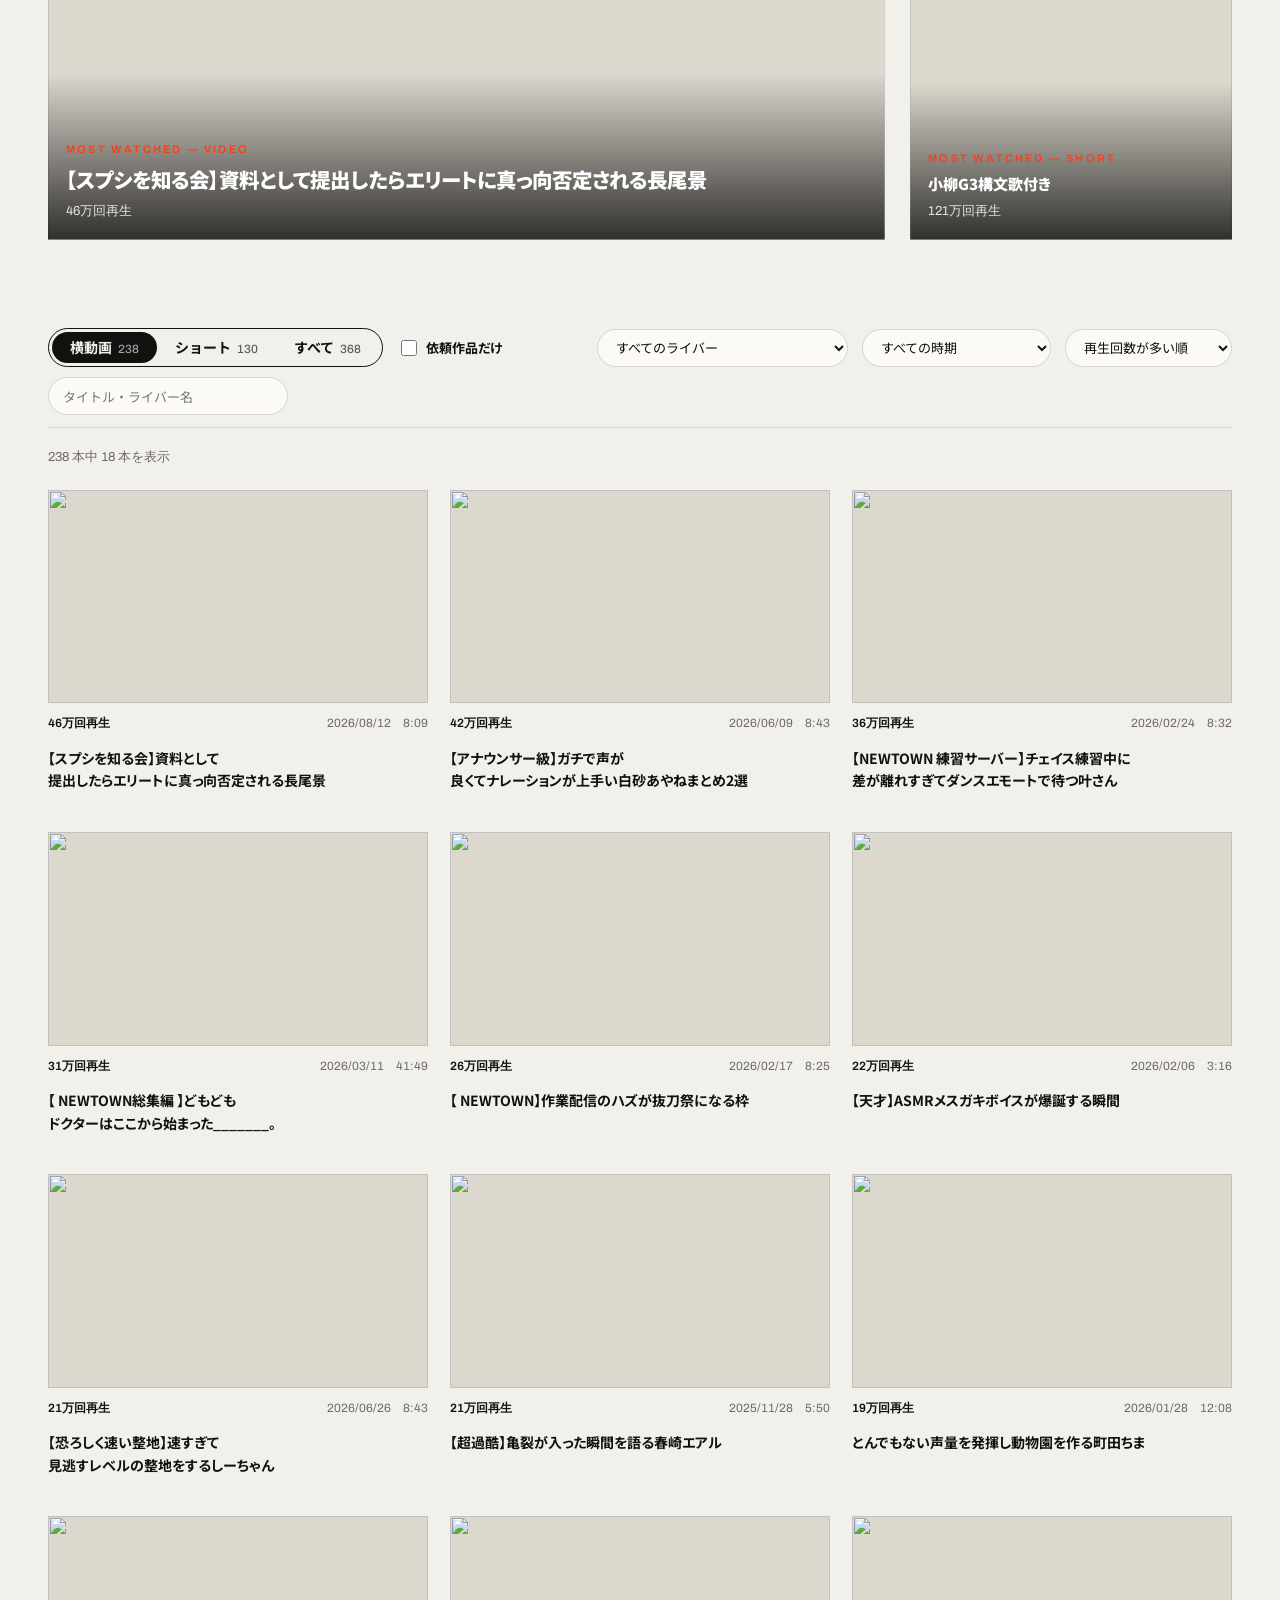
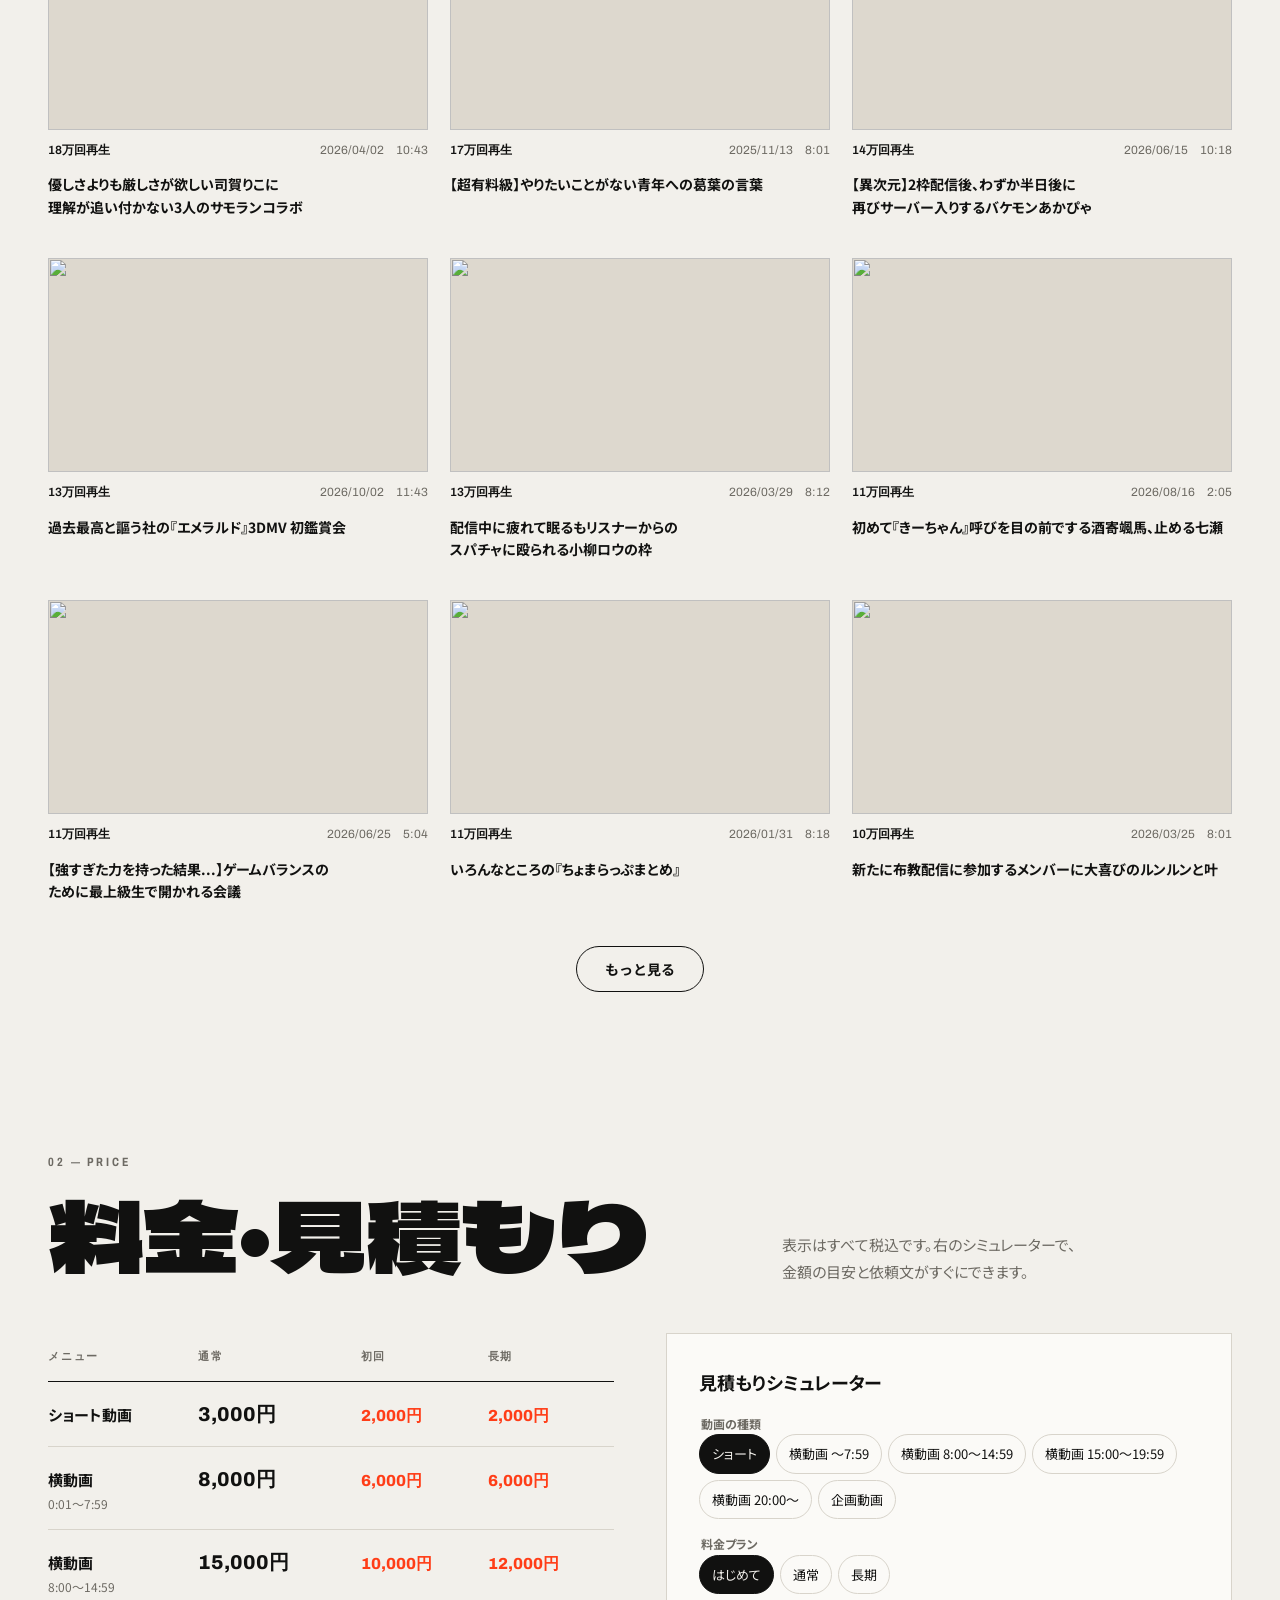
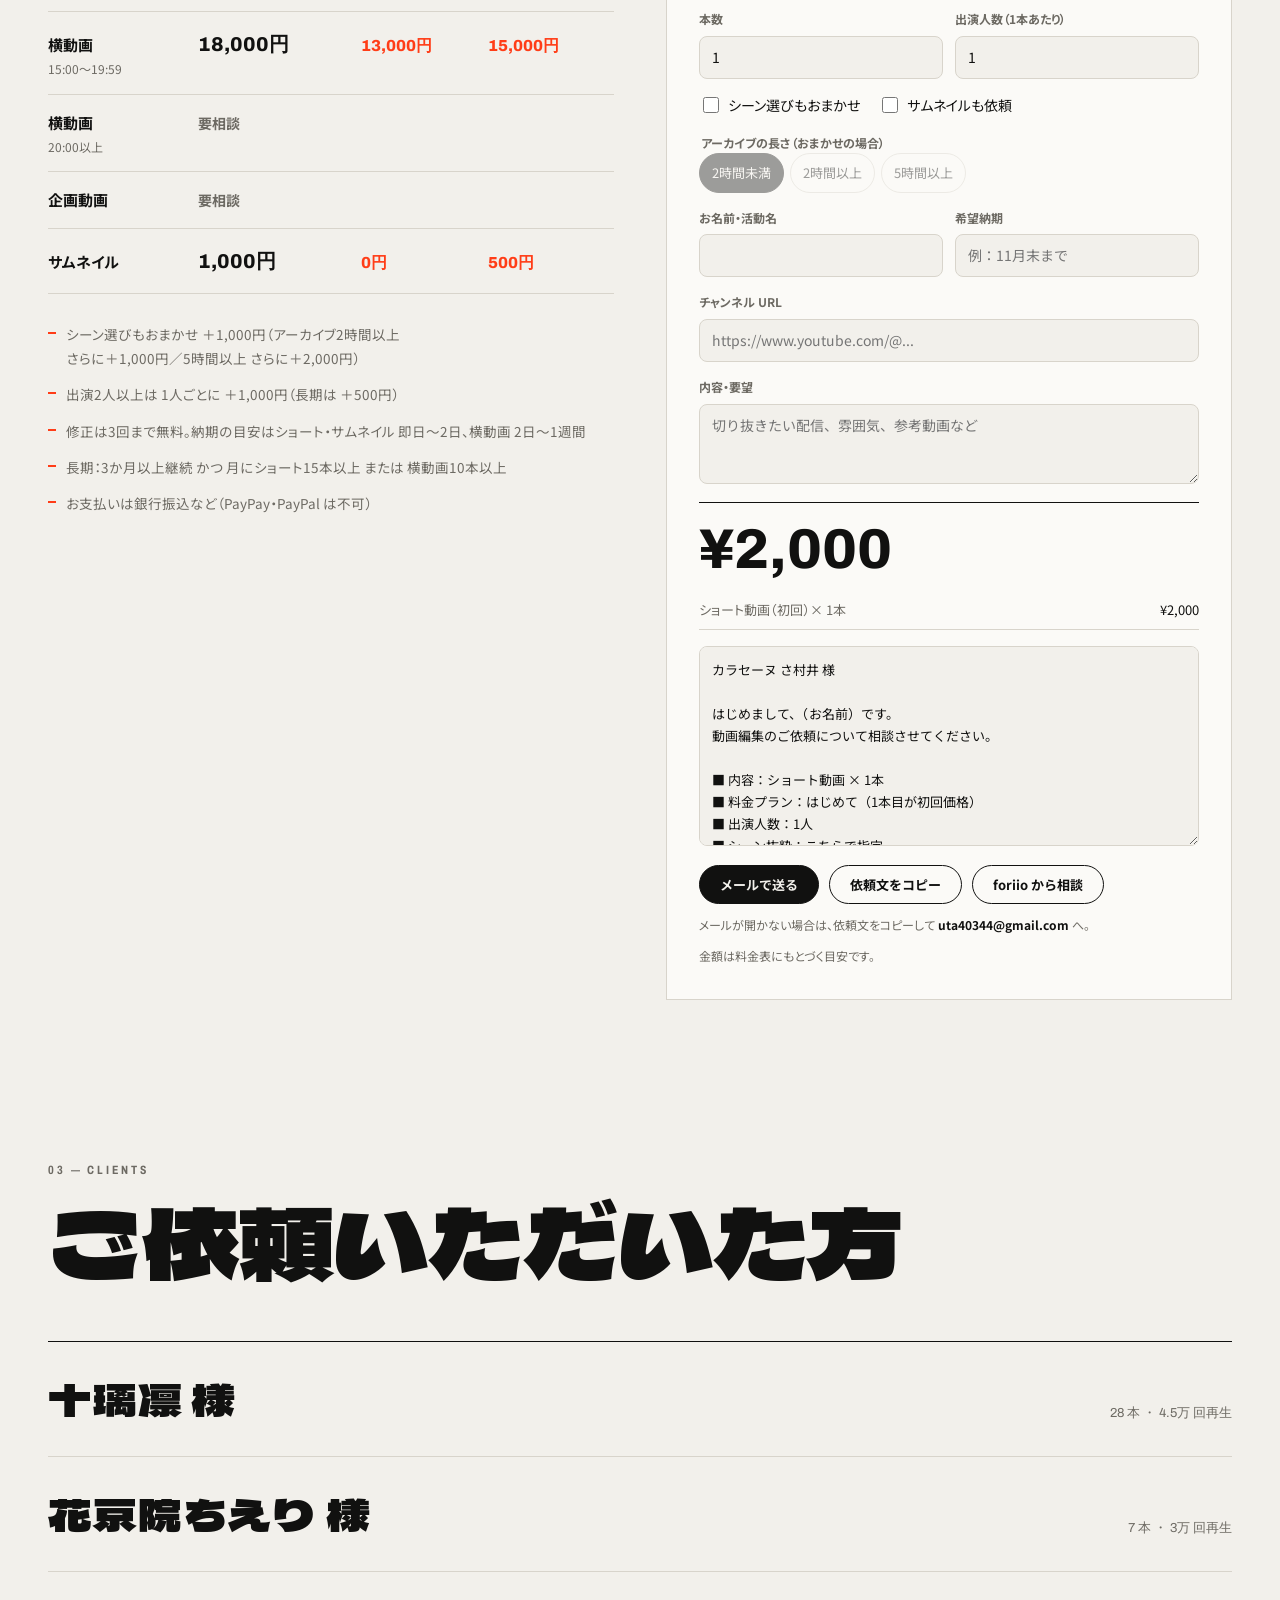
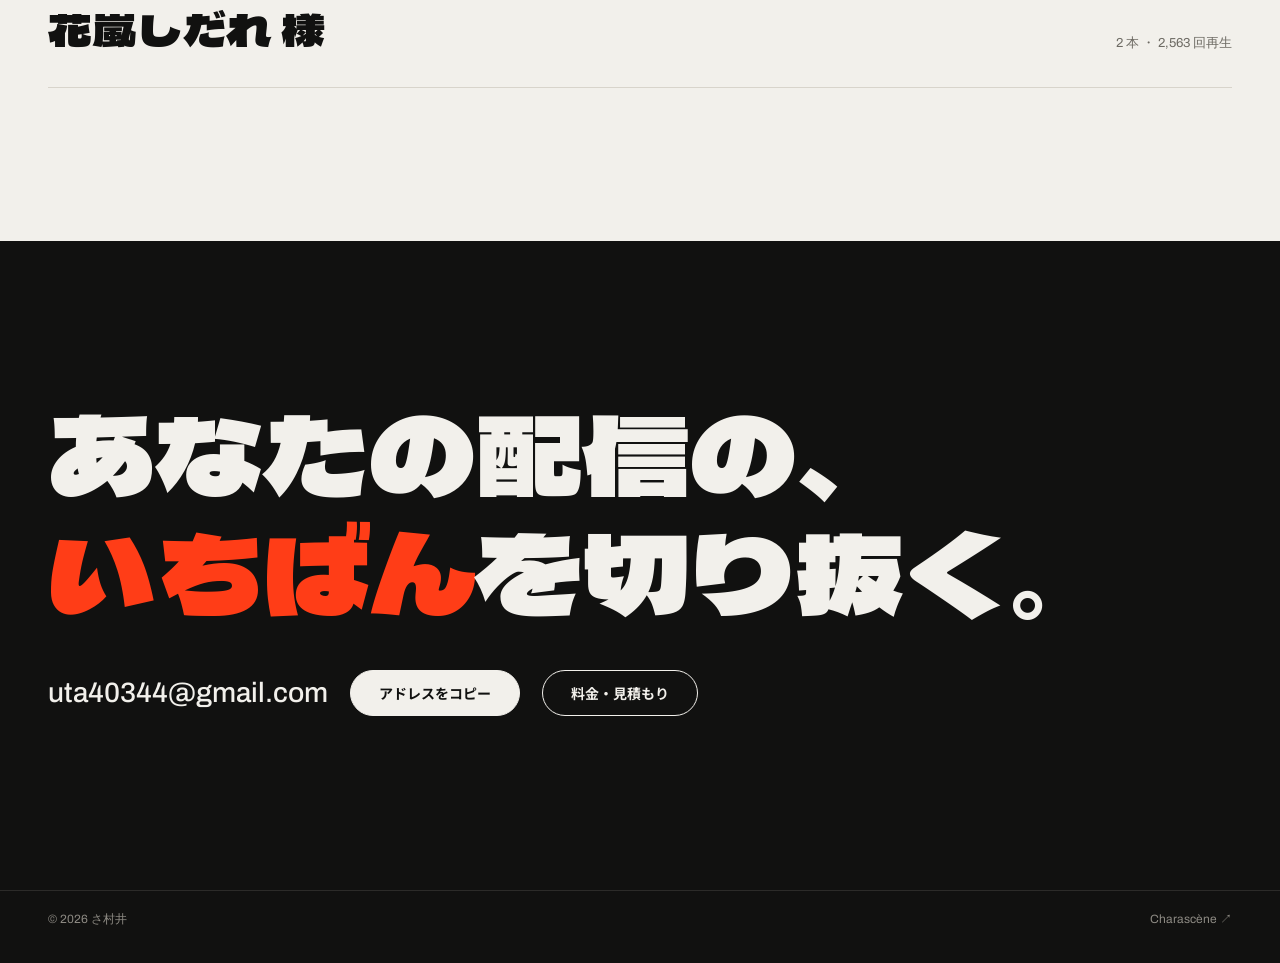
==== commit 18cbed12: "Add files via upload" ====
--- a/portfolio/index.html
+++ b/portfolio/index.html
@@ -301,7 +301,8 @@
             <tr><th>ショート動画</th><td>3,000円</td><td class="f">2,000円</td><td class="f">2,000円</td></tr>
             <tr><th>横動画<small>0:01〜7:59</small></th><td>8,000円</td><td class="f">6,000円</td><td class="f">6,000円</td></tr>
             <tr><th>横動画<small>8:00〜14:59</small></th><td>15,000円</td><td class="f">10,000円</td><td class="f">12,000円</td></tr>
-            <tr><th>横動画<small>15:00以上</small></th><td colspan="3" class="ask">要相談</td></tr>
+            <tr><th>横動画<small>15:00〜19:59</small></th><td>18,000円</td><td class="f">13,000円</td><td class="f">15,000円</td></tr>
+            <tr><th>横動画<small>20:00以上</small></th><td colspan="3" class="ask">要相談</td></tr>
             <tr><th>企画動画</th><td colspan="3" class="ask">要相談</td></tr>
             <tr><th>サムネイル</th><td>1,000円</td><td class="f">0円</td><td class="f">500円</td></tr>
           </tbody>
@@ -322,7 +323,8 @@
             <label><input type="radio" name="plan" value="short" checked><span>ショート</span></label>
             <label><input type="radio" name="plan" value="long1"><span>横動画 〜7:59</span></label>
             <label><input type="radio" name="plan" value="long2"><span>横動画 8:00〜14:59</span></label>
-            <label><input type="radio" name="plan" value="long3"><span>横動画 15:00〜</span></label>
+            <label><input type="radio" name="plan" value="long3"><span>横動画 15:00〜19:59</span></label>
+            <label><input type="radio" name="plan" value="long4"><span>横動画 20:00〜</span></label>
             <label><input type="radio" name="plan" value="plan"><span>企画動画</span></label>
           </div></fieldset>
           <fieldset class="field"><legend>料金プラン</legend><div class="choices">
@@ -384,9 +386,9 @@
 </main>
 <footer class="foot"><div class="wrap"><span>© 2026 さ村井</span><a href="https://charascene.github.io/" target="_blank" rel="noopener" style="text-decoration:none">Charascène ↗</a></div></footer>
 
-<script src="works-data.js?v=202610271000"></script>
-<script src="livers.js?v=202610271000"></script>
-<script src="estimate.js?v=202610271000"></script>
+<script src="works-data.js?v=202610282010"></script>
+<script src="livers.js?v=202610282010"></script>
+<script src="estimate.js?v=202610282010"></script>
 <script>
 (function () {
   var reduce = window.matchMedia && matchMedia("(prefers-reduced-motion: reduce)").matches;
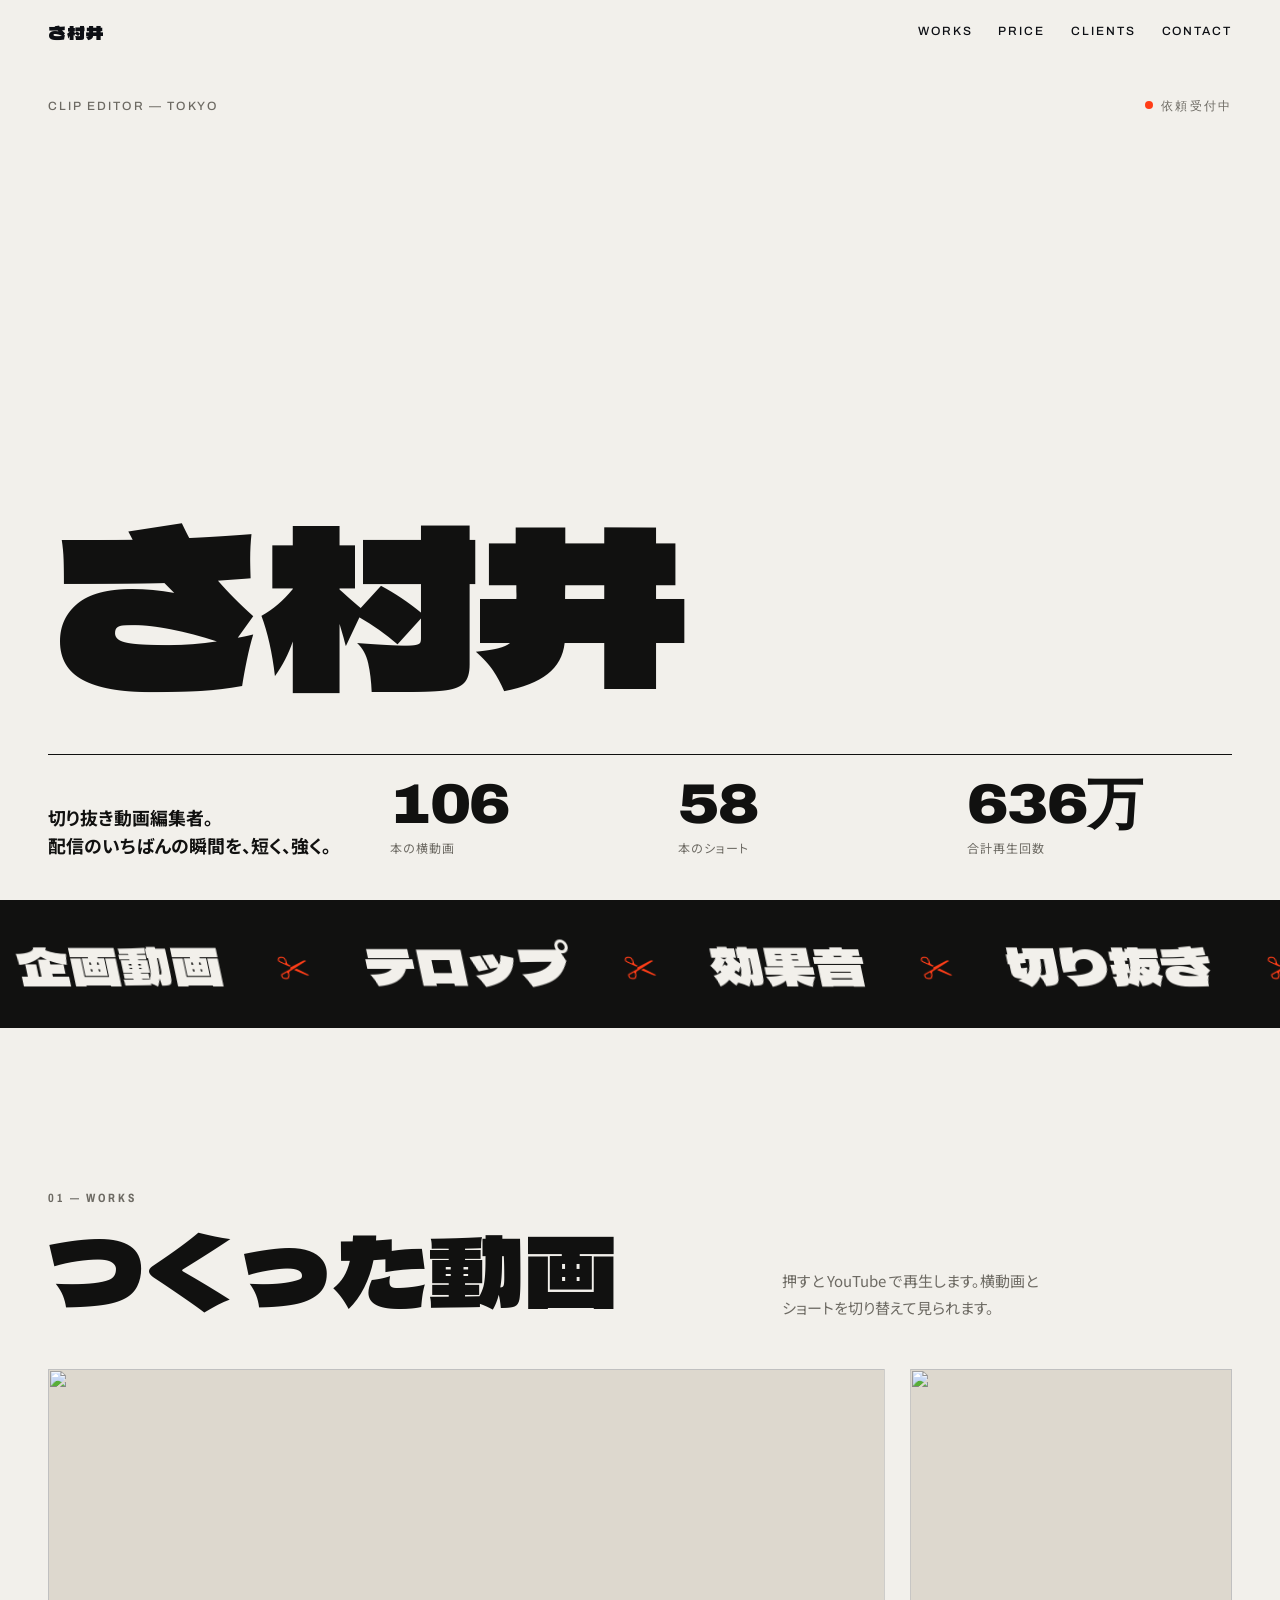
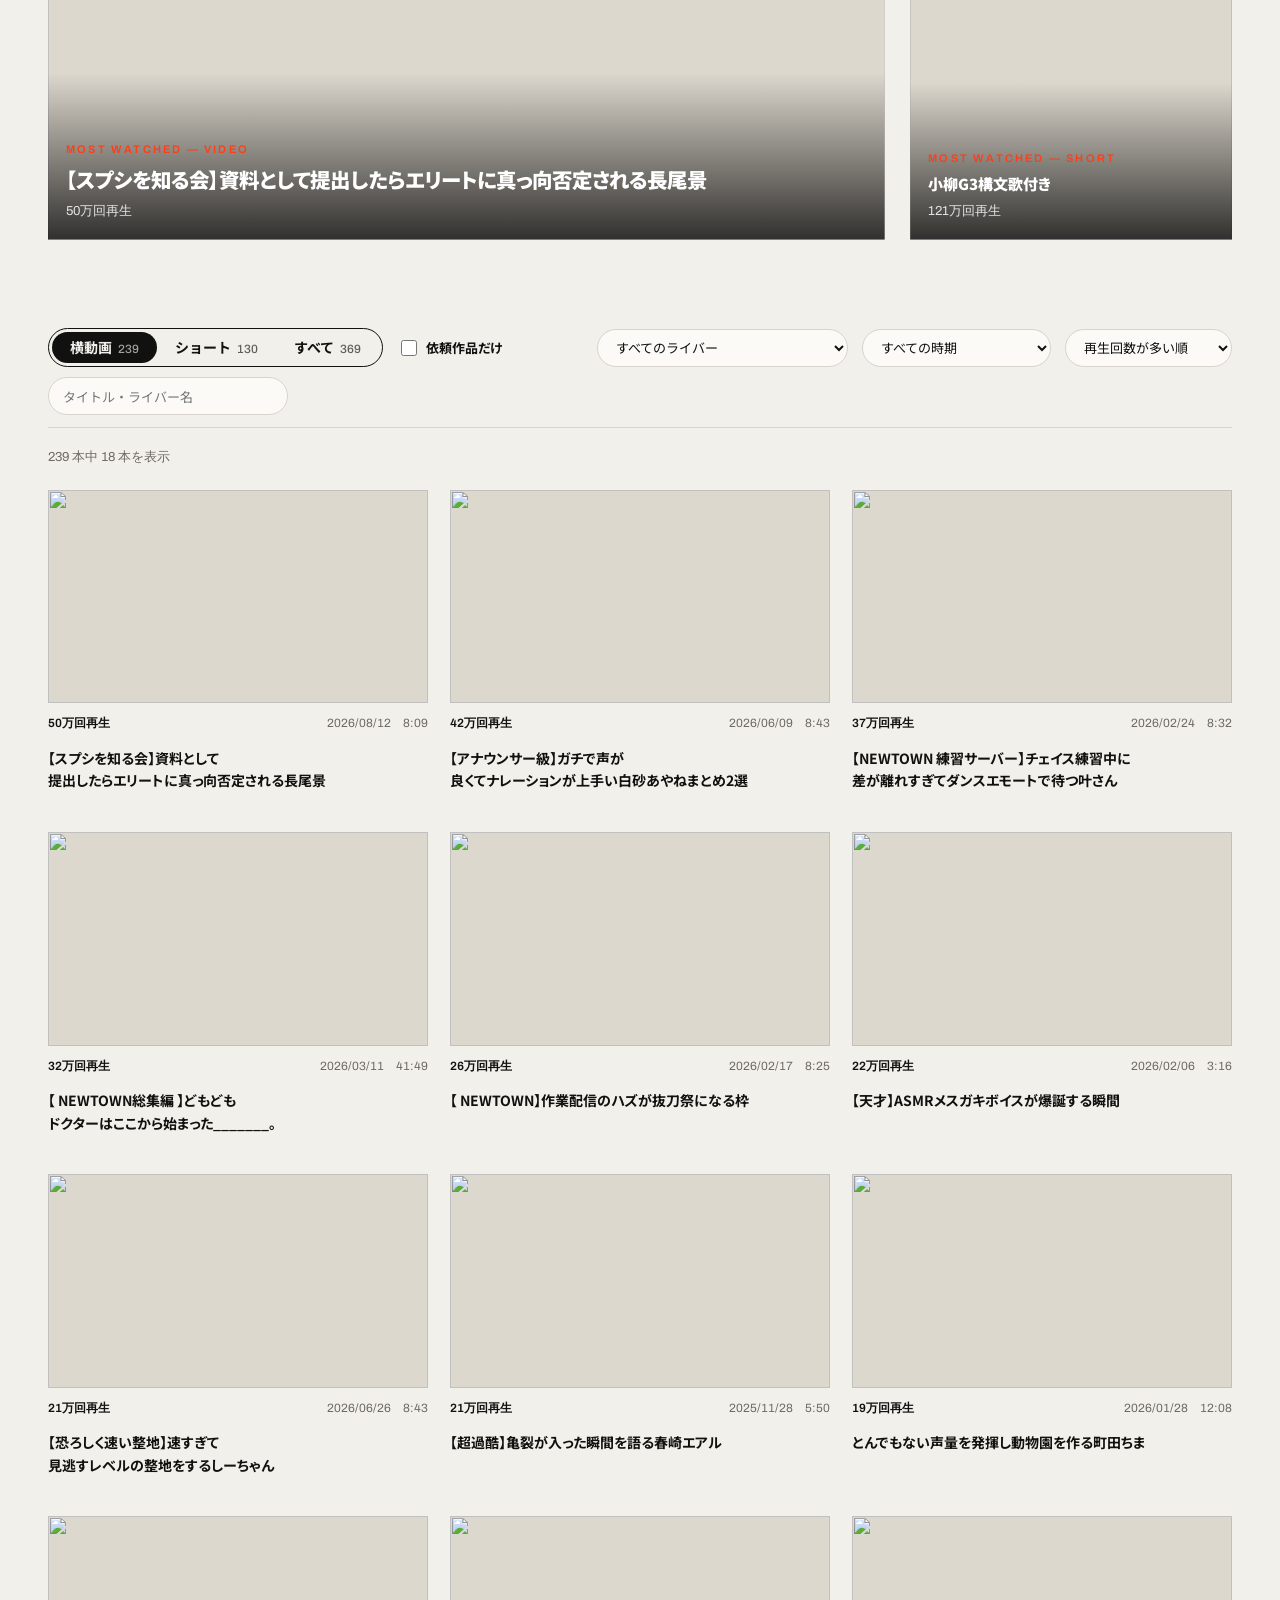
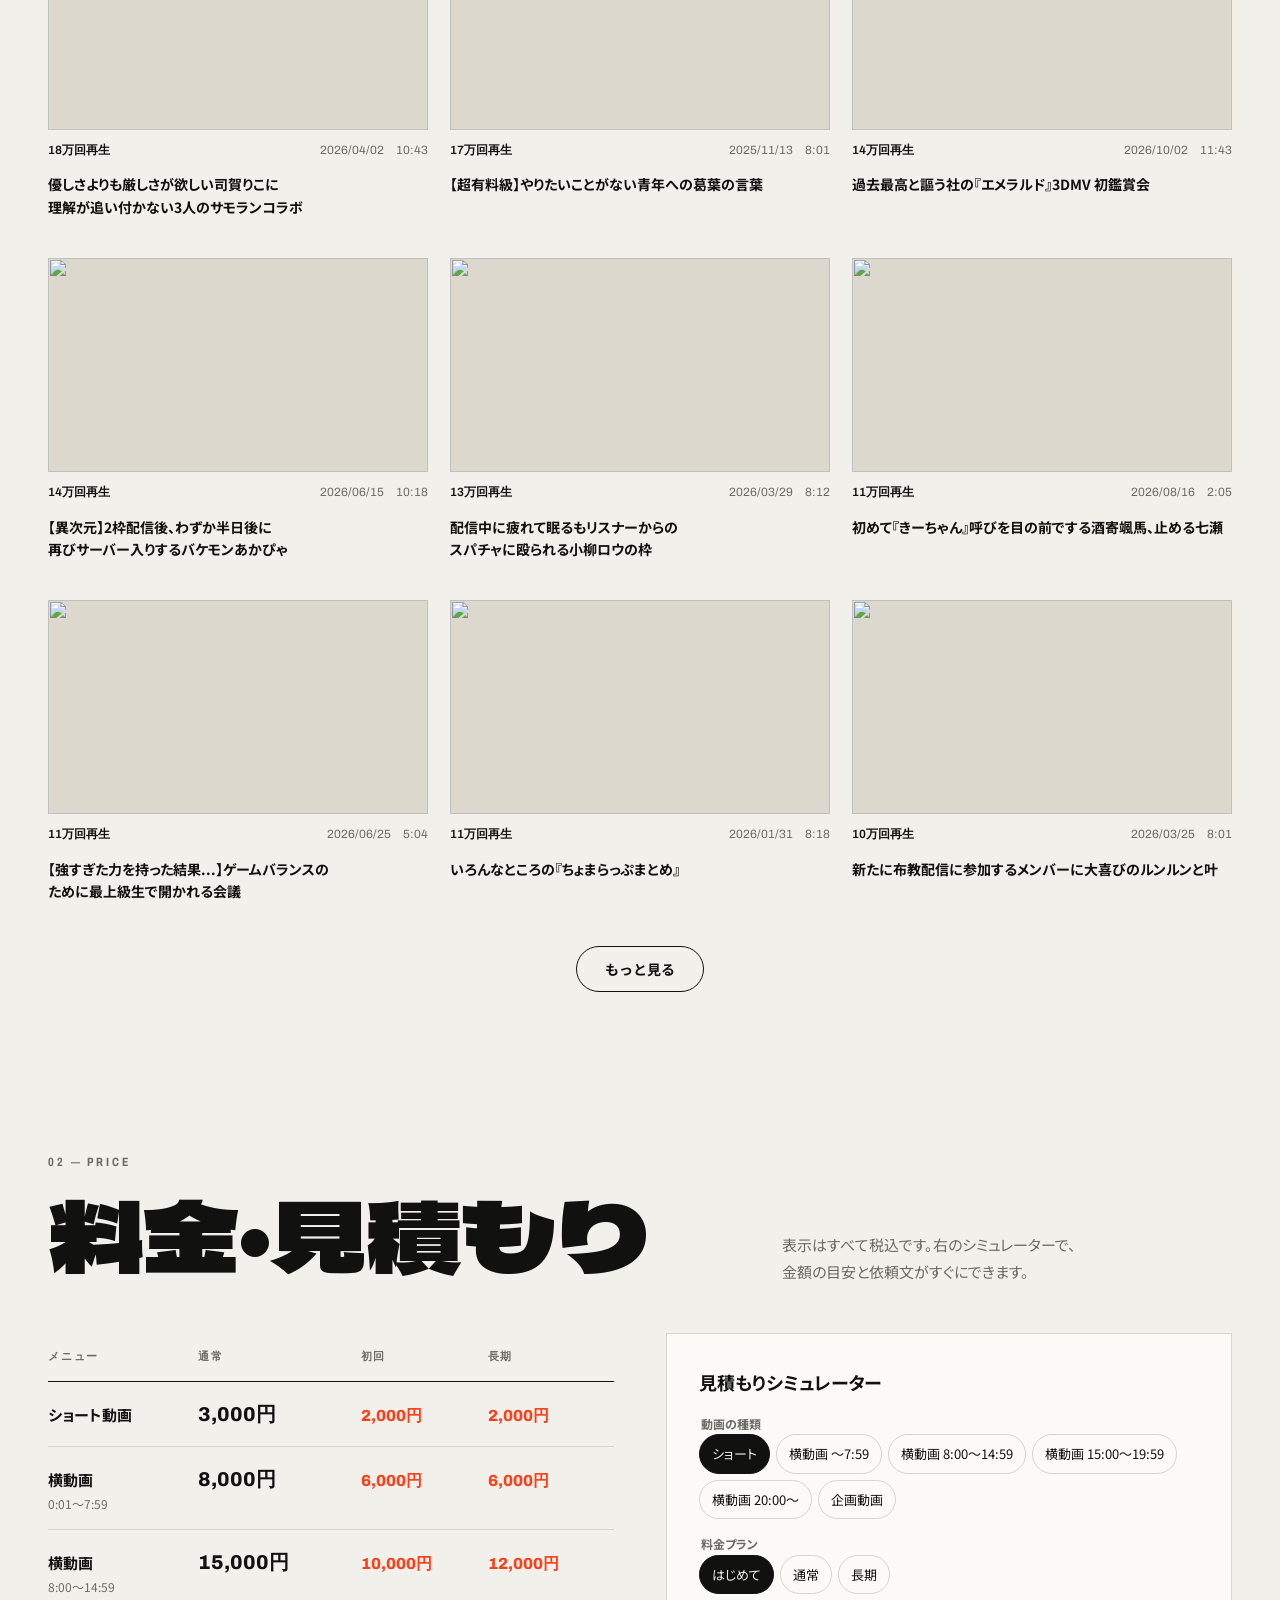
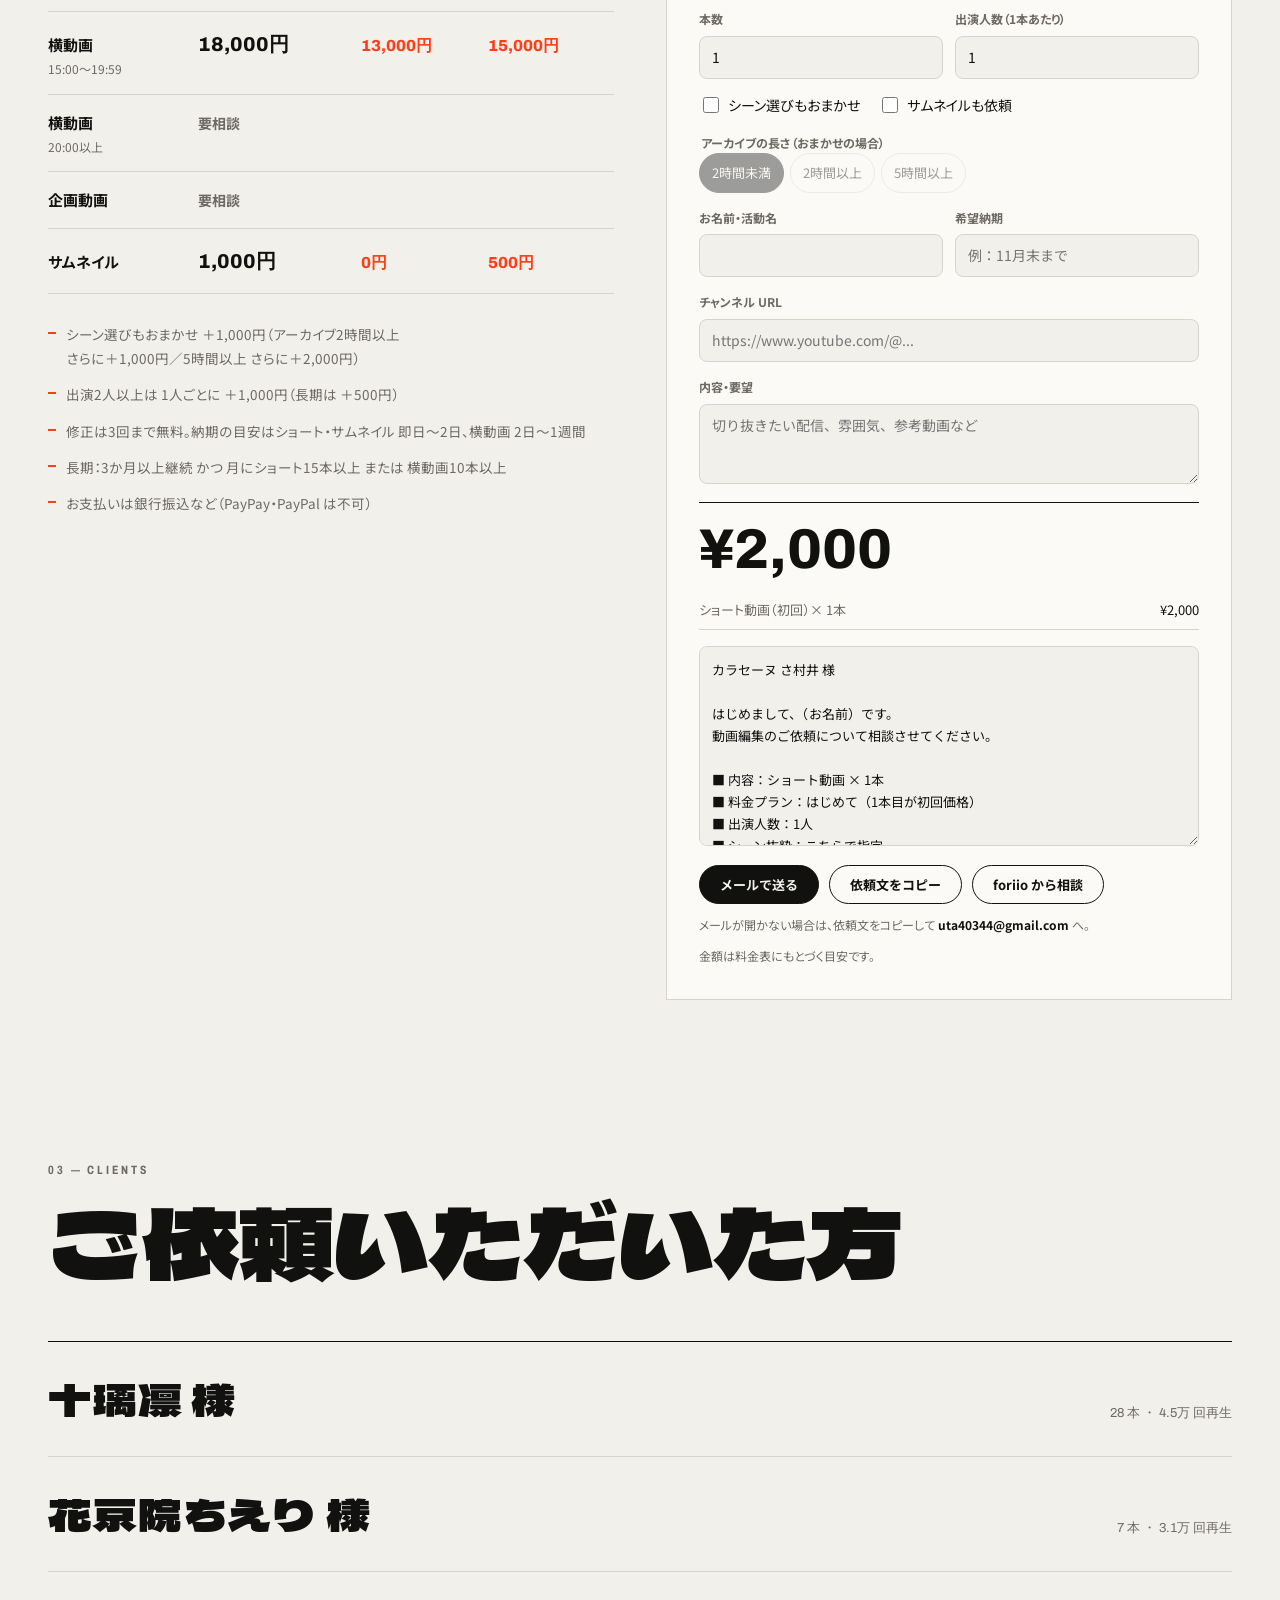
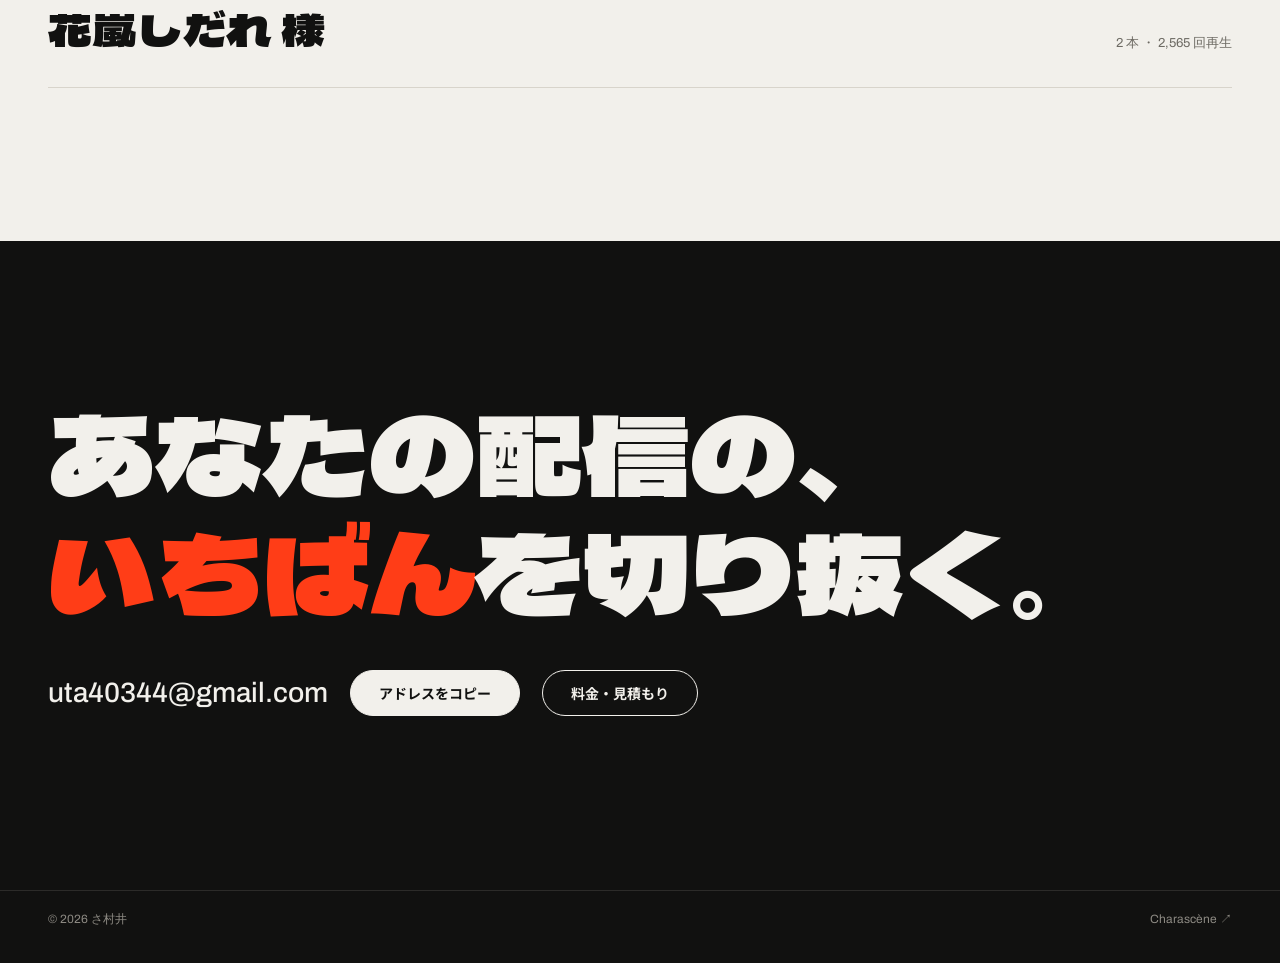
==== commit 8af6066d: "Add files via upload" ====
--- a/portfolio/index.html
+++ b/portfolio/index.html
@@ -386,9 +386,9 @@
 </main>
 <footer class="foot"><div class="wrap"><span>© 2026 さ村井</span><a href="https://charascene.github.io/" target="_blank" rel="noopener" style="text-decoration:none">Charascène ↗</a></div></footer>
 
-<script src="works-data.js?v=202610282010"></script>
-<script src="livers.js?v=202610282010"></script>
-<script src="estimate.js?v=202610282010"></script>
+<script src="works-data.js?v=202611010315"></script>
+<script src="livers.js?v=202611010315"></script>
+<script src="estimate.js?v=202611010315"></script>
 <script>
 (function () {
   var reduce = window.matchMedia && matchMedia("(prefers-reduced-motion: reduce)").matches;
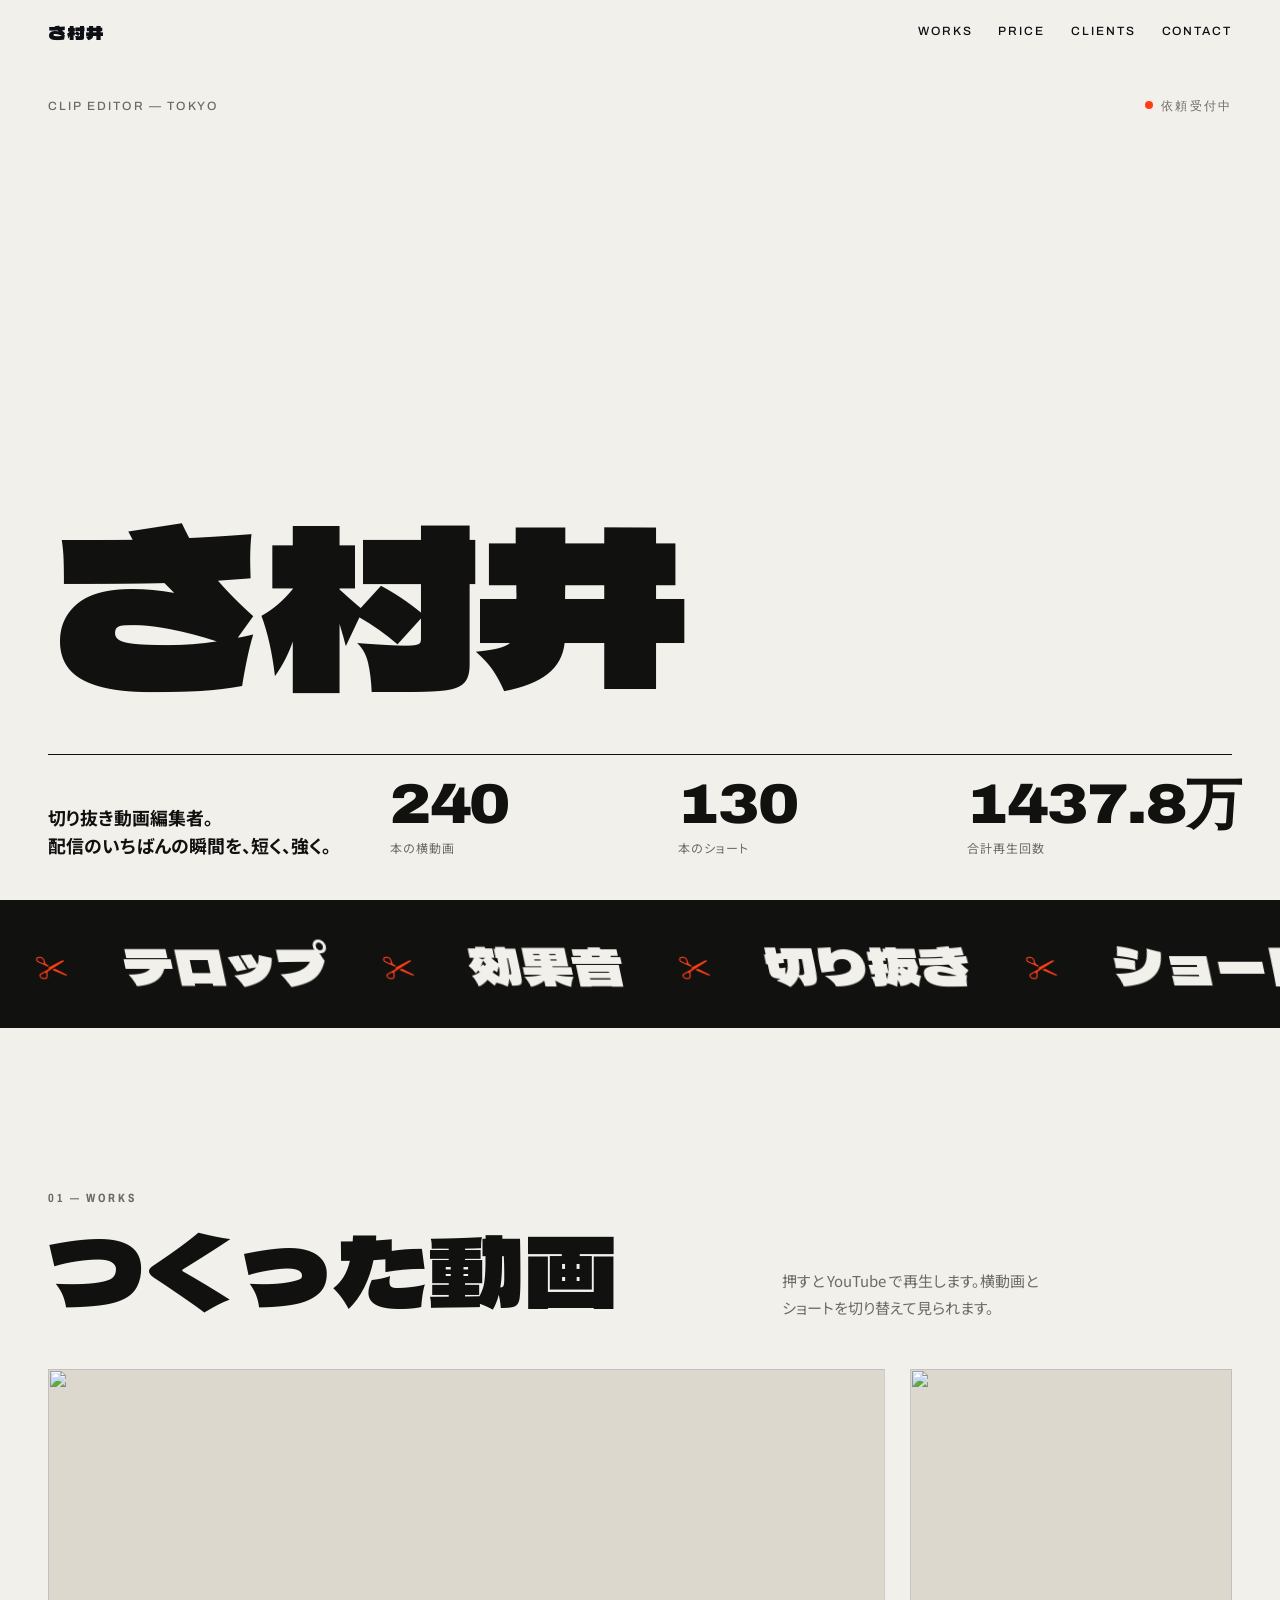
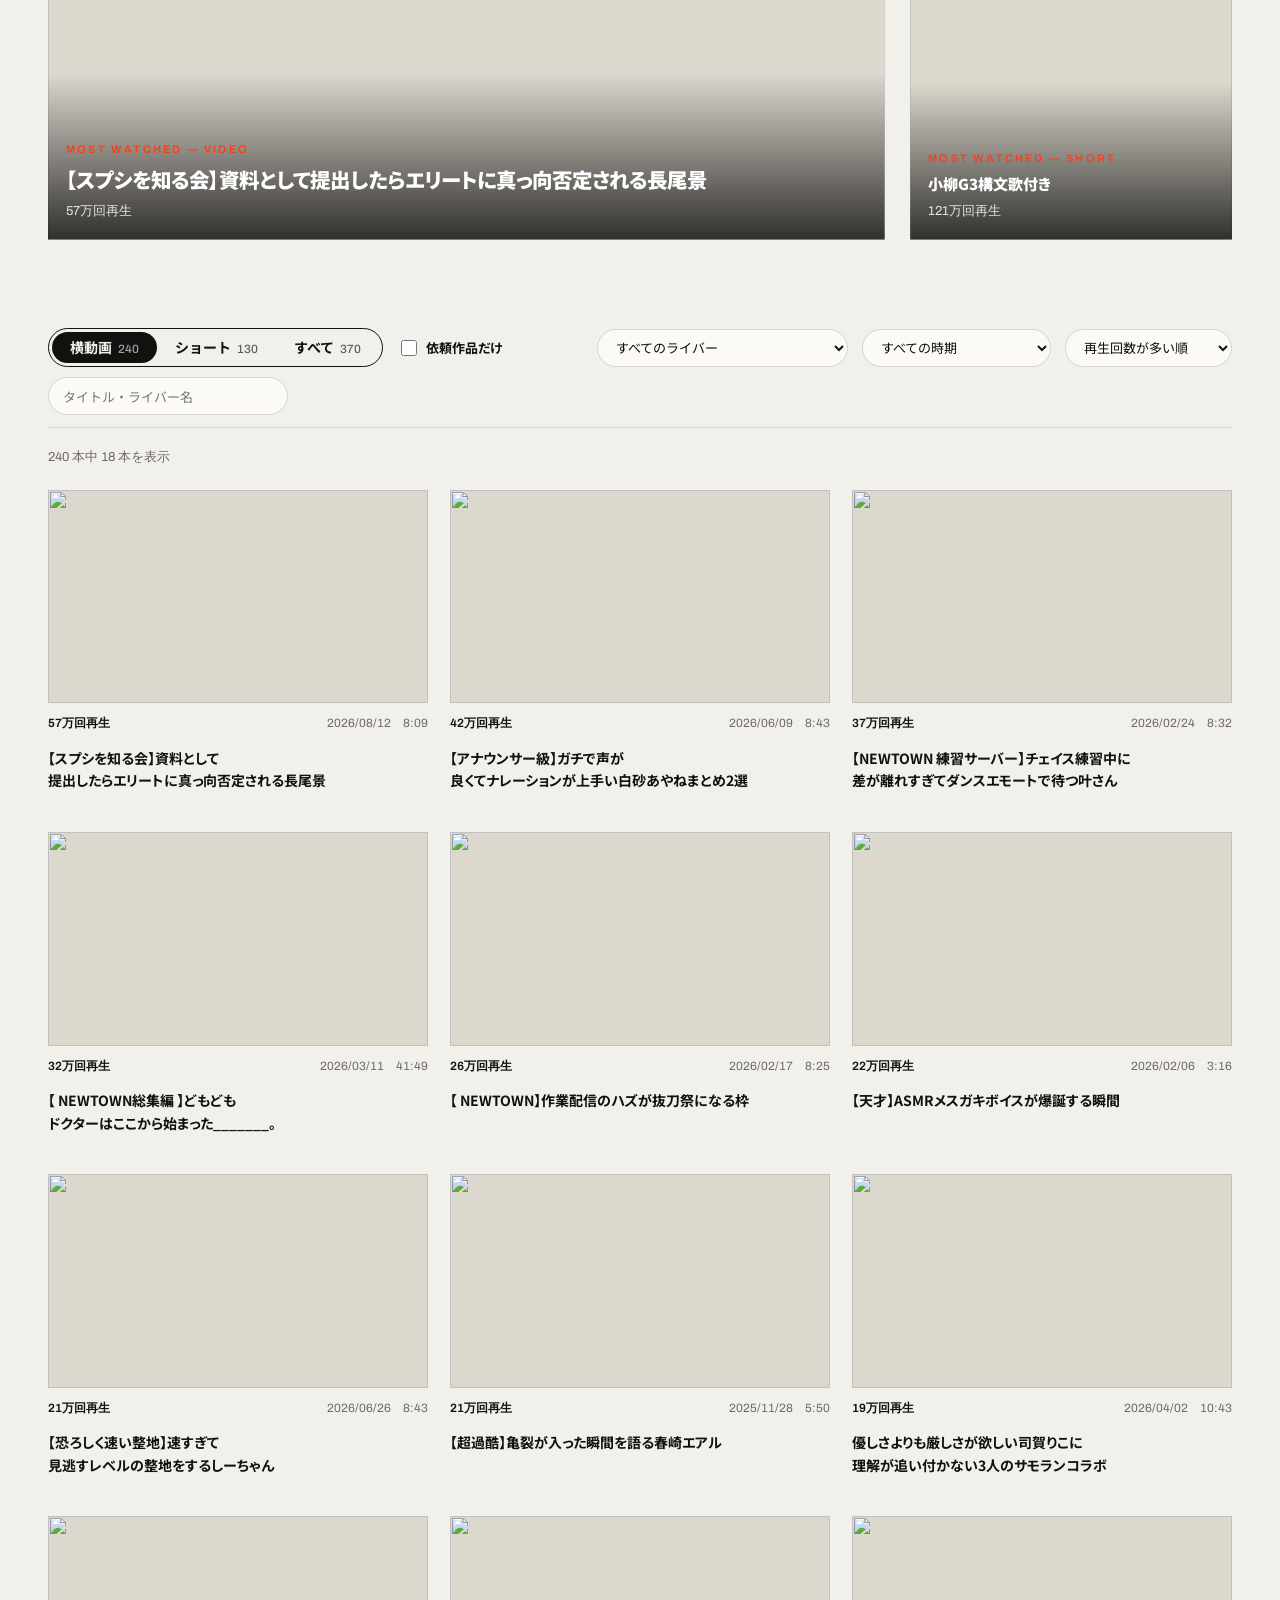
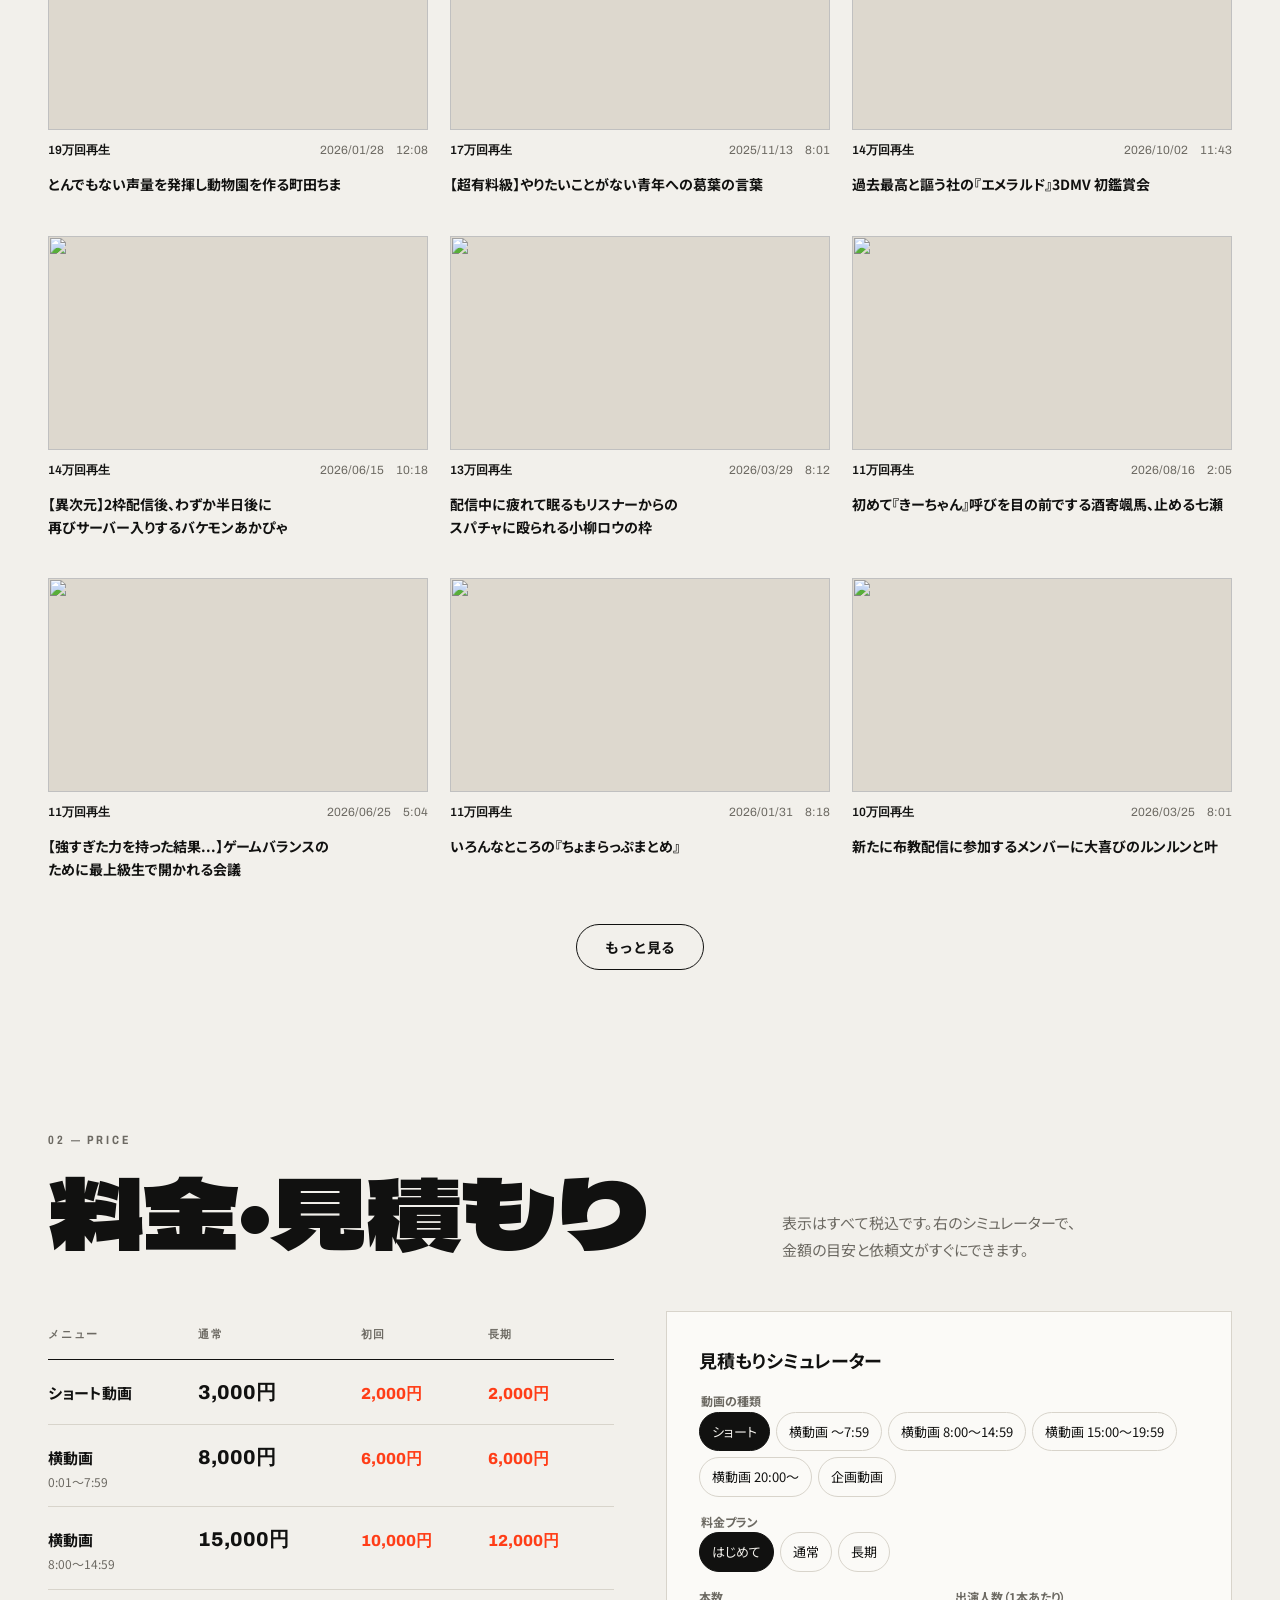
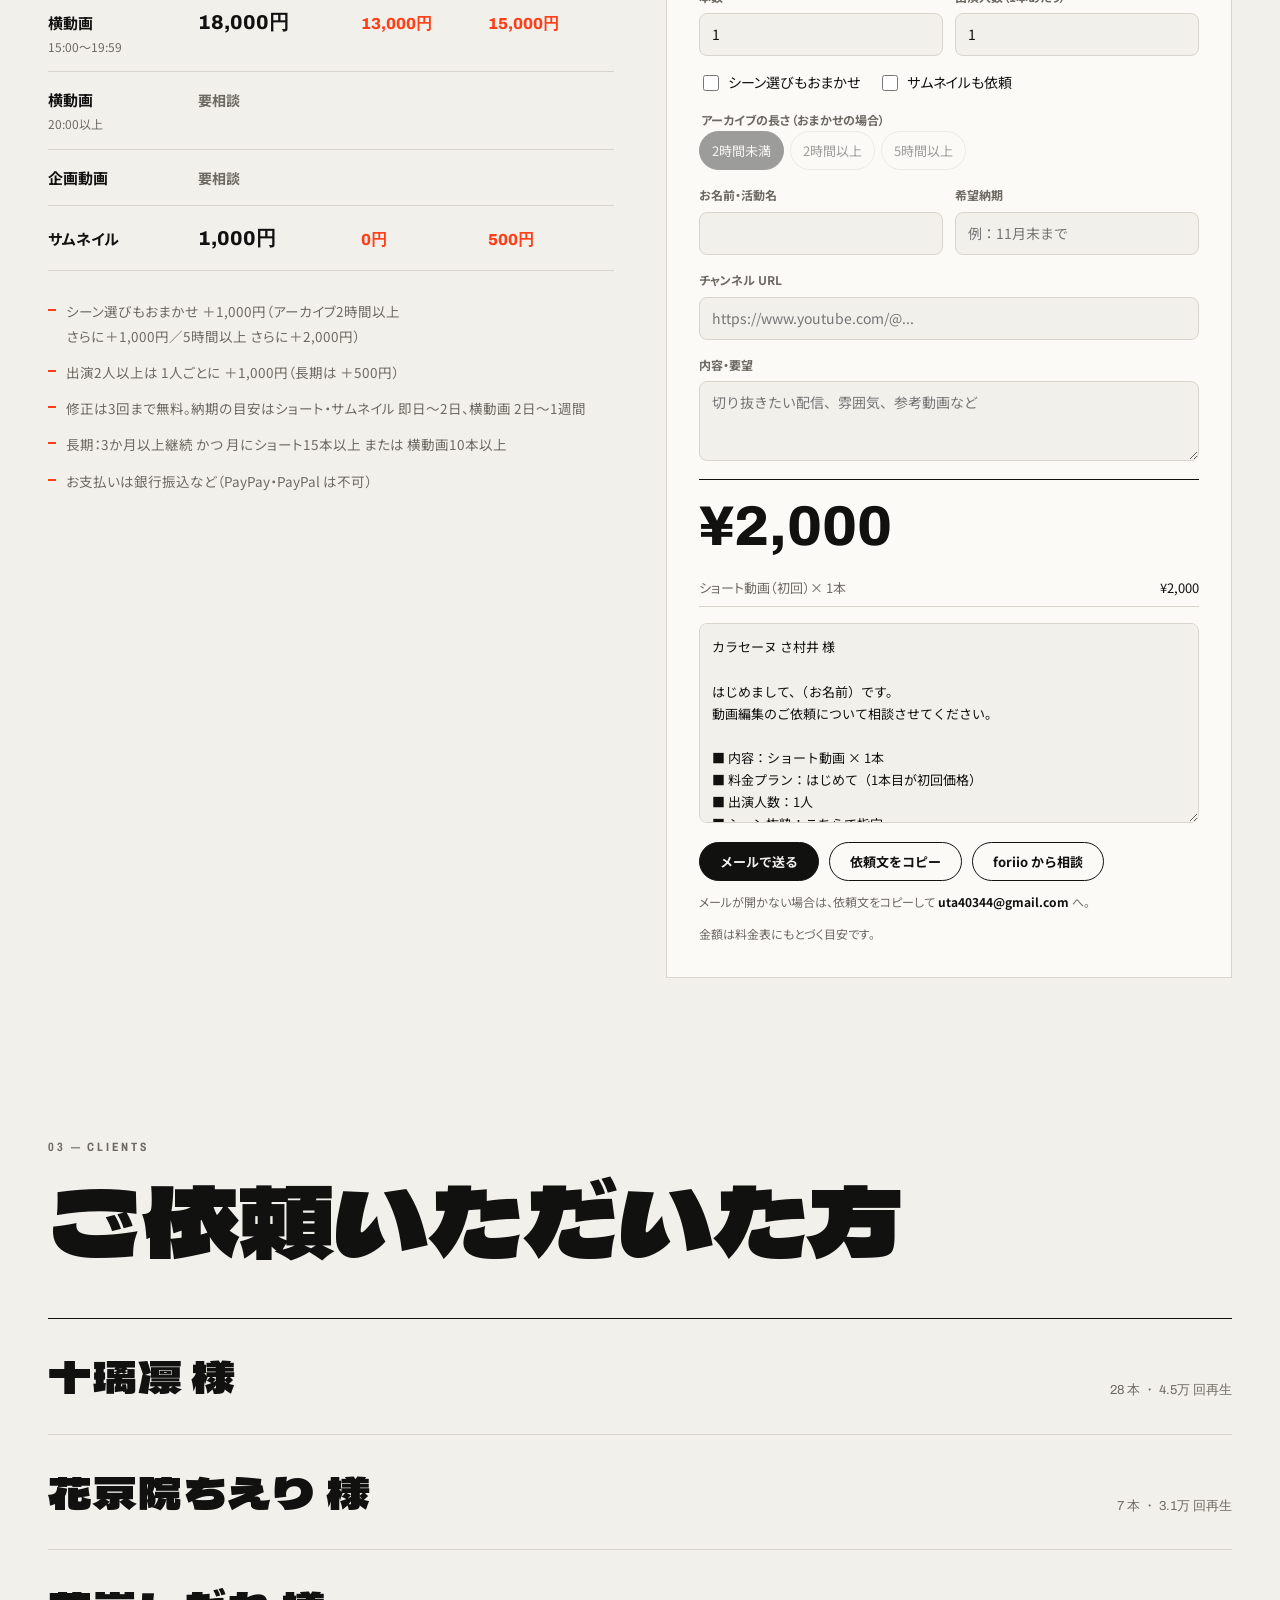
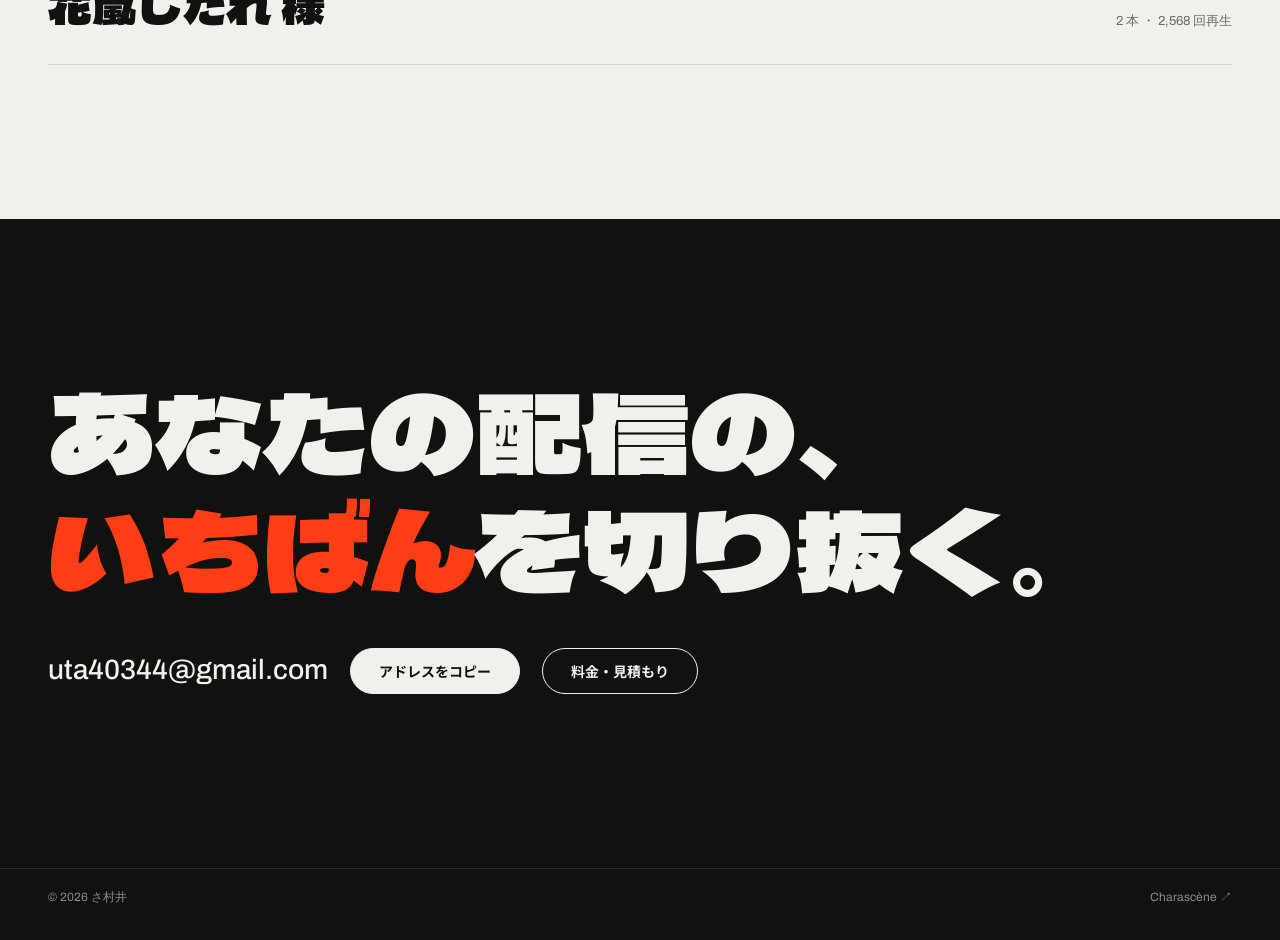
==== commit a36b8083: "Add files via upload" ====
--- a/portfolio/index.html
+++ b/portfolio/index.html
@@ -386,9 +386,9 @@
 </main>
 <footer class="foot"><div class="wrap"><span>© 2026 さ村井</span><a href="https://charascene.github.io/" target="_blank" rel="noopener" style="text-decoration:none">Charascène ↗</a></div></footer>
 
-<script src="works-data.js?v=202611010315"></script>
-<script src="livers.js?v=202611010315"></script>
-<script src="estimate.js?v=202611010315"></script>
+<script src="works-data.js?v=202611080316"></script>
+<script src="livers.js?v=202611080316"></script>
+<script src="estimate.js?v=202611080316"></script>
 <script>
 (function () {
   var reduce = window.matchMedia && matchMedia("(prefers-reduced-motion: reduce)").matches;
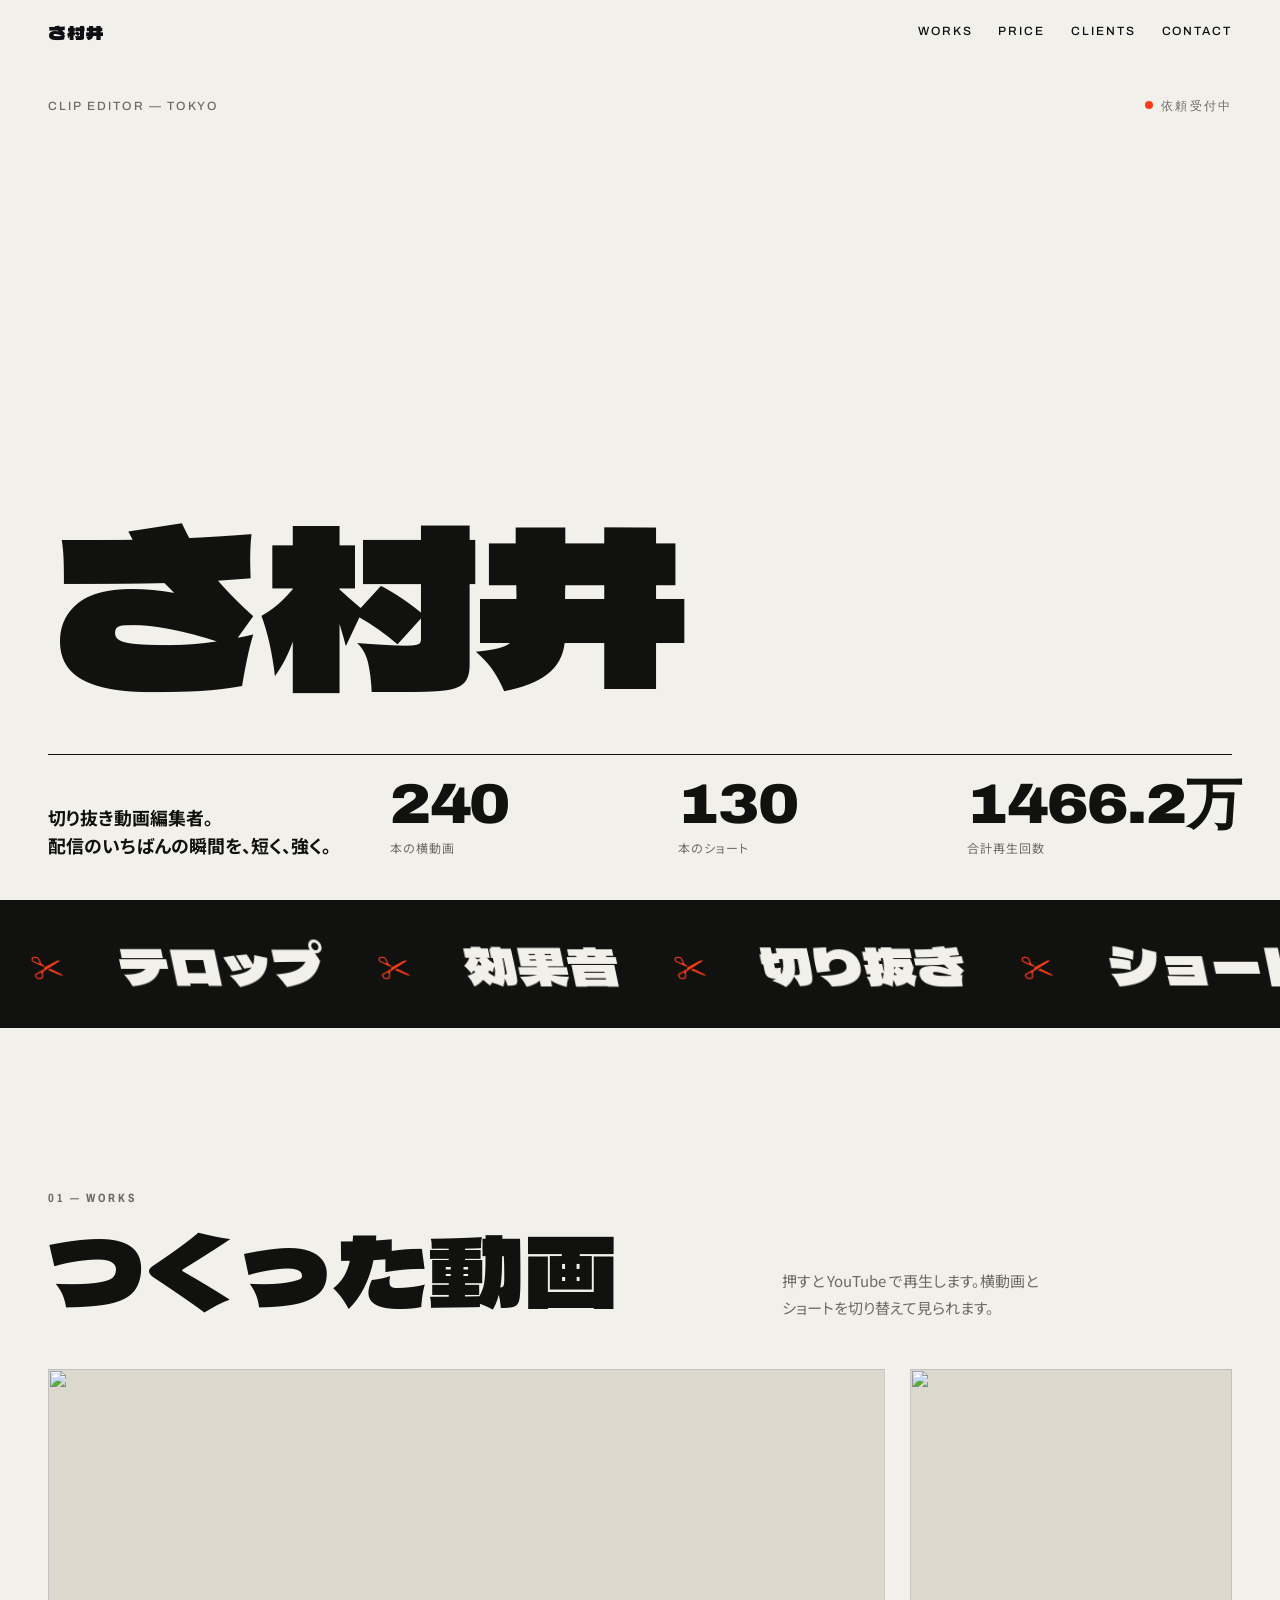
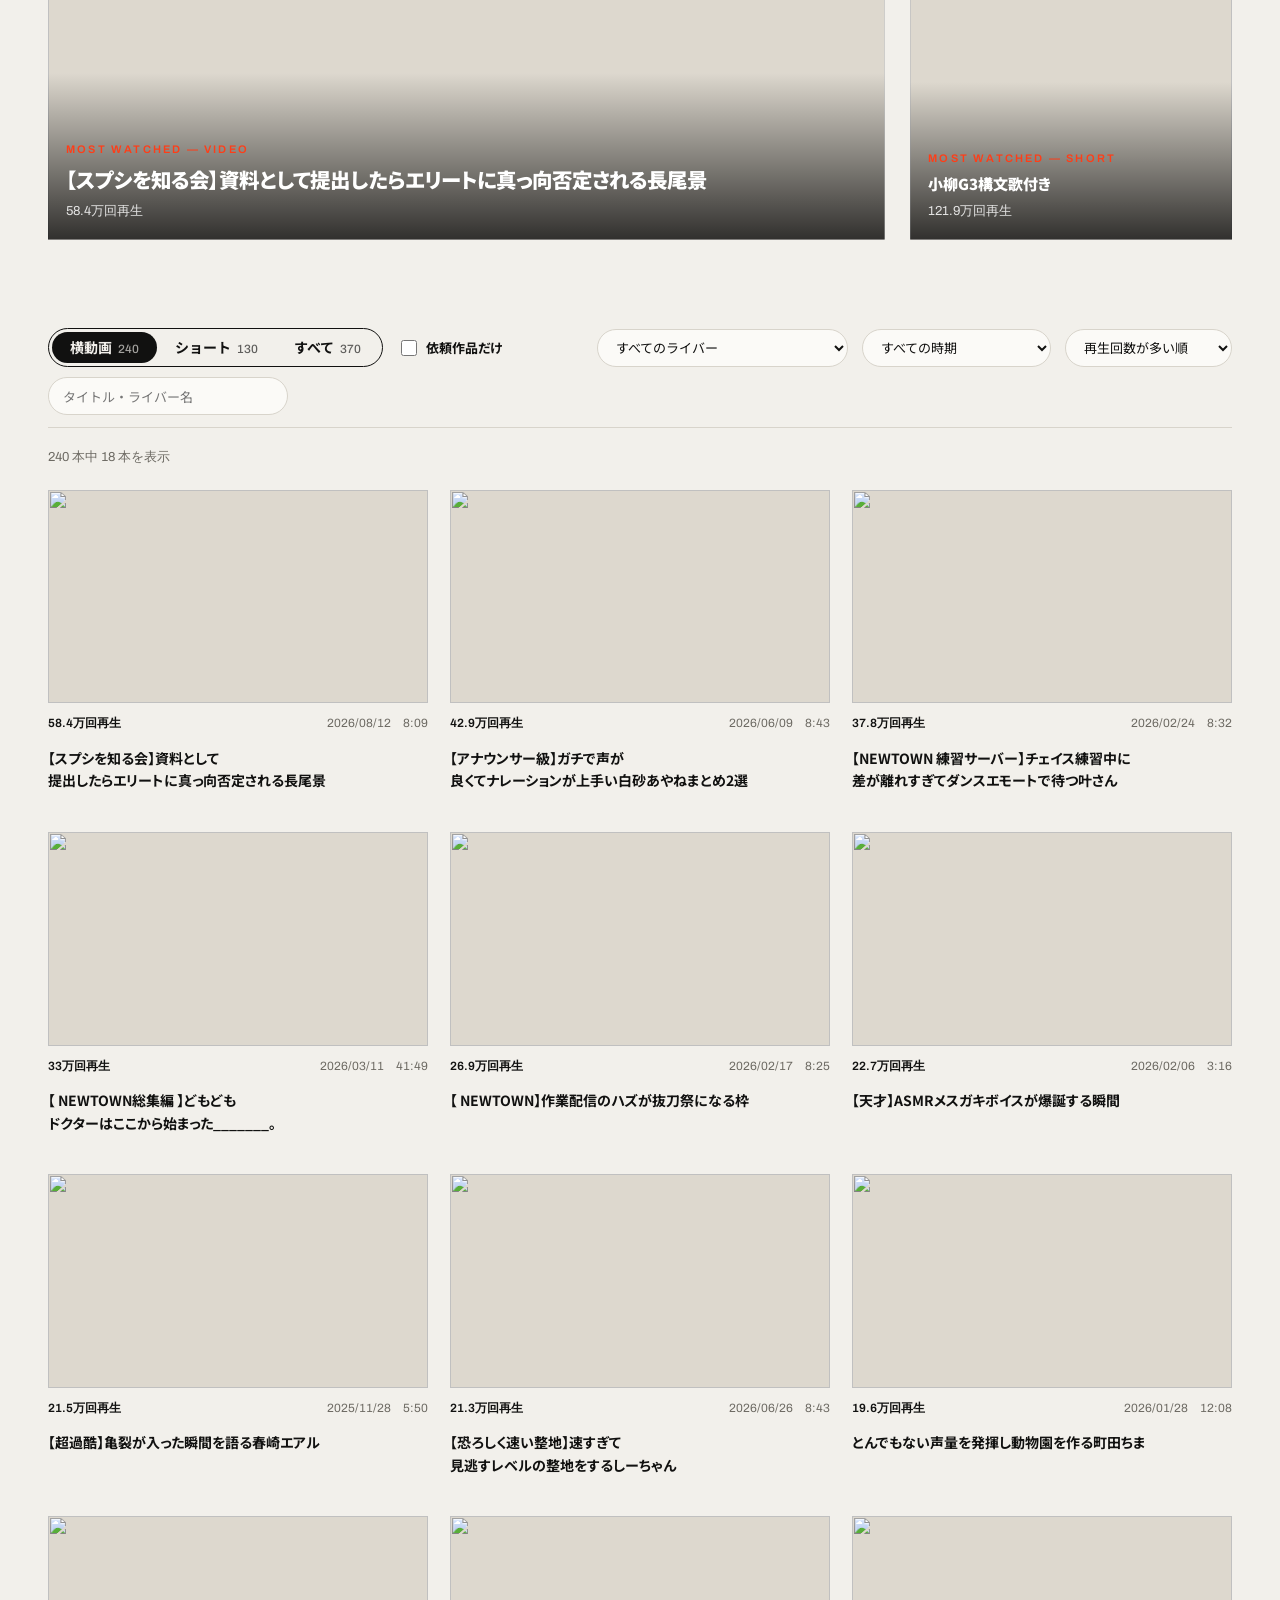
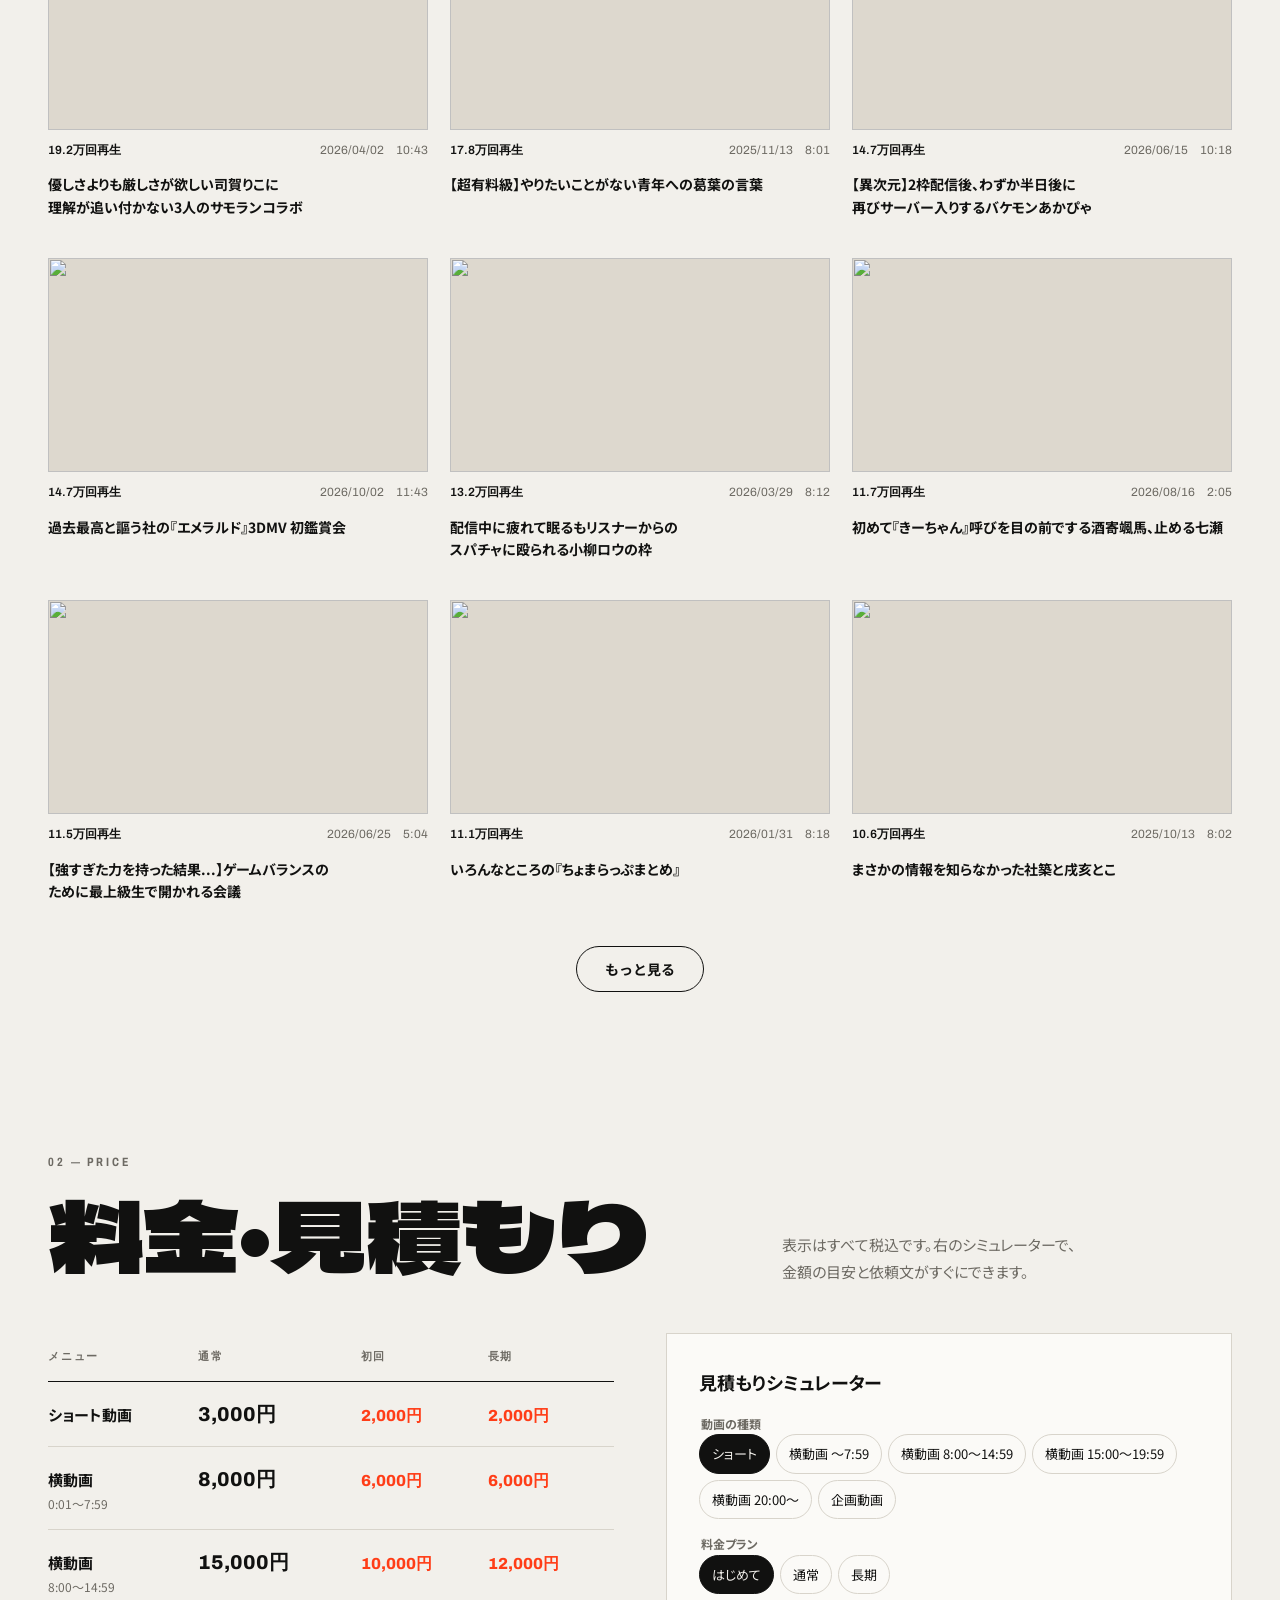
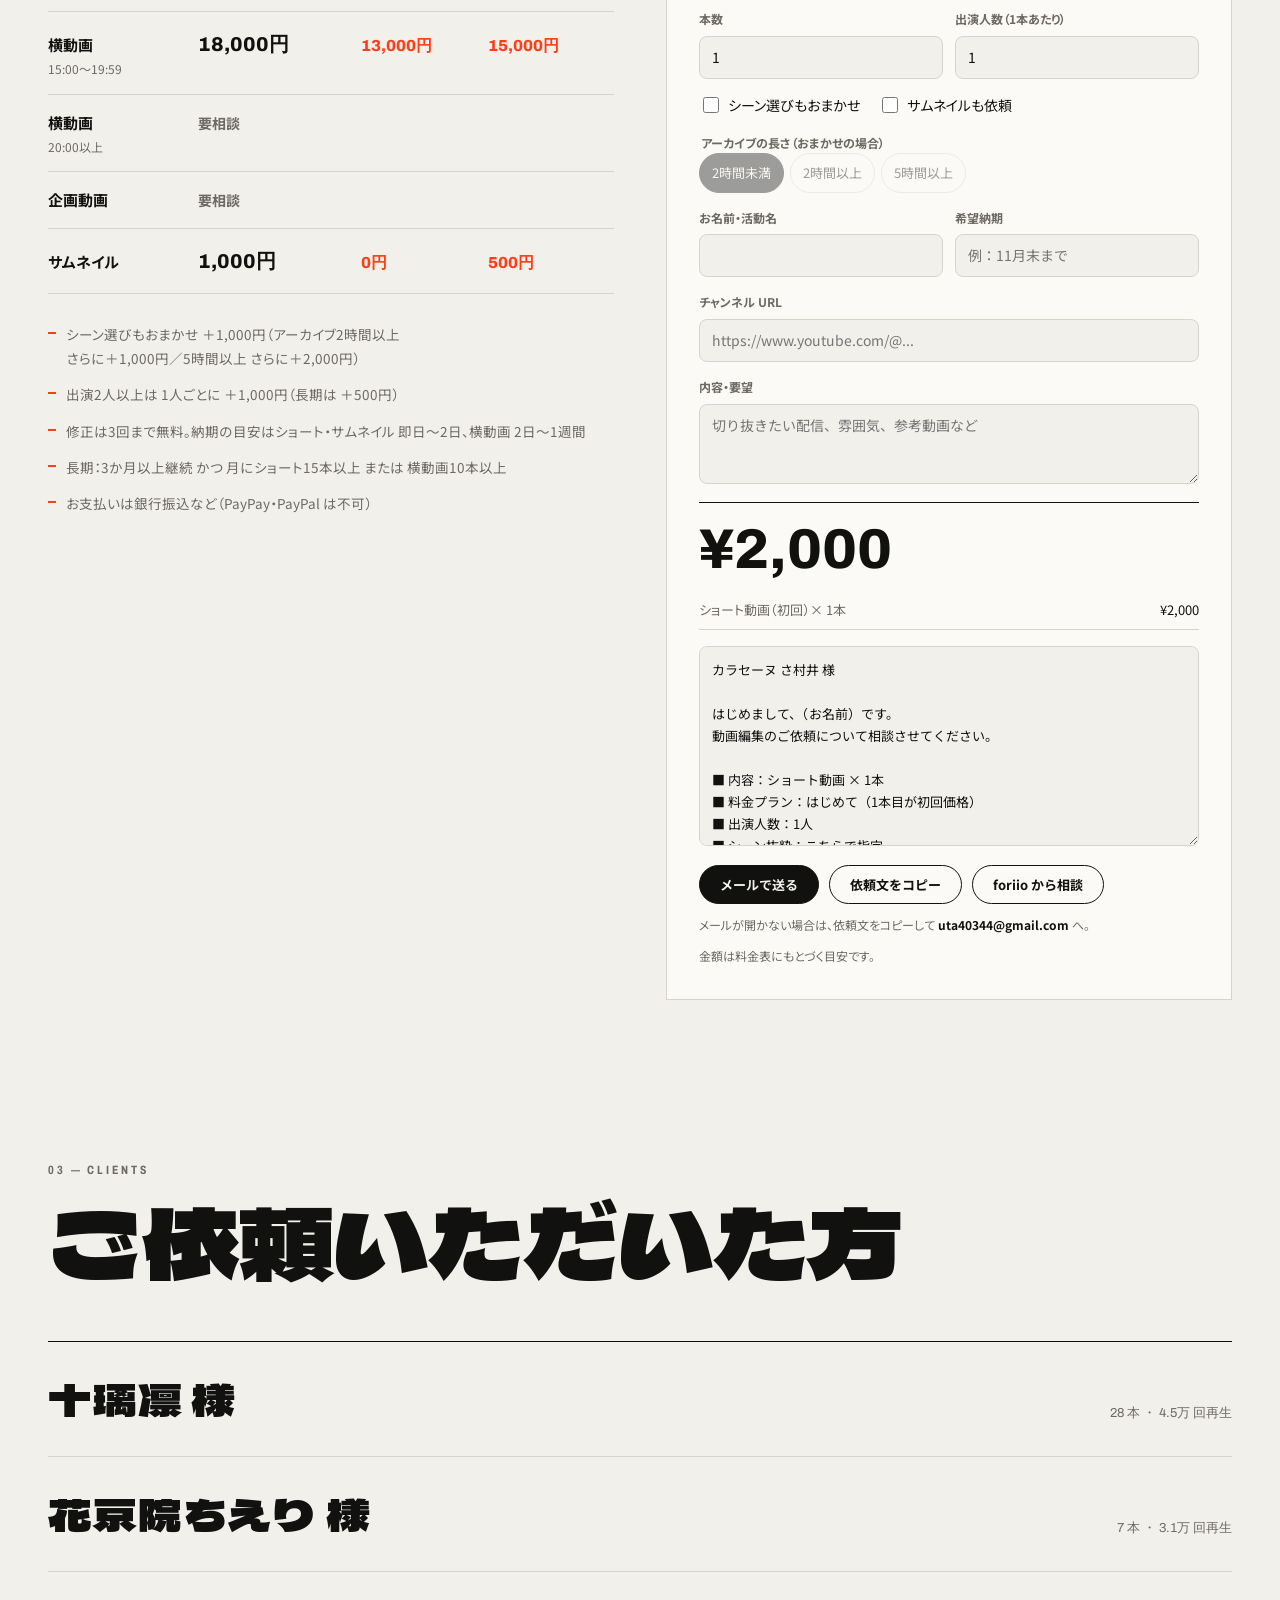
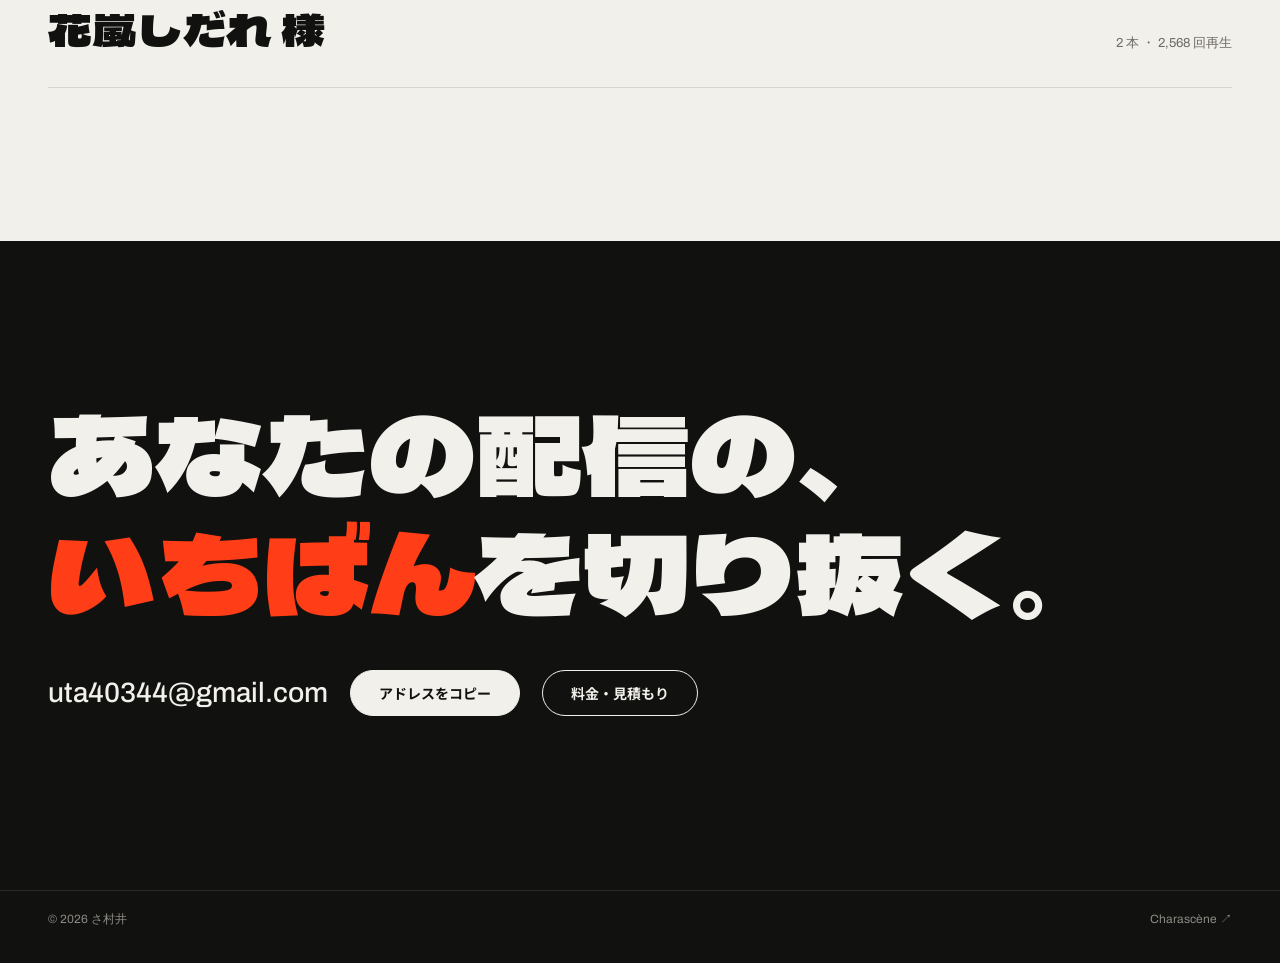
==== commit c5100210: "Update view counts (exact)" ====
--- a/portfolio/index.html
+++ b/portfolio/index.html
@@ -386,9 +386,9 @@
 </main>
 <footer class="foot"><div class="wrap"><span>© 2026 さ村井</span><a href="https://charascene.github.io/" target="_blank" rel="noopener" style="text-decoration:none">Charascène ↗</a></div></footer>
 
-<script src="works-data.js?v=202611080316"></script>
-<script src="livers.js?v=202611080316"></script>
-<script src="estimate.js?v=202611080316"></script>
+<script src="works-data.js?v=202611081436"></script>
+<script src="livers.js?v=202611081436"></script>
+<script src="estimate.js?v=202611081436"></script>
 <script>
 (function () {
   var reduce = window.matchMedia && matchMedia("(prefers-reduced-motion: reduce)").matches;
